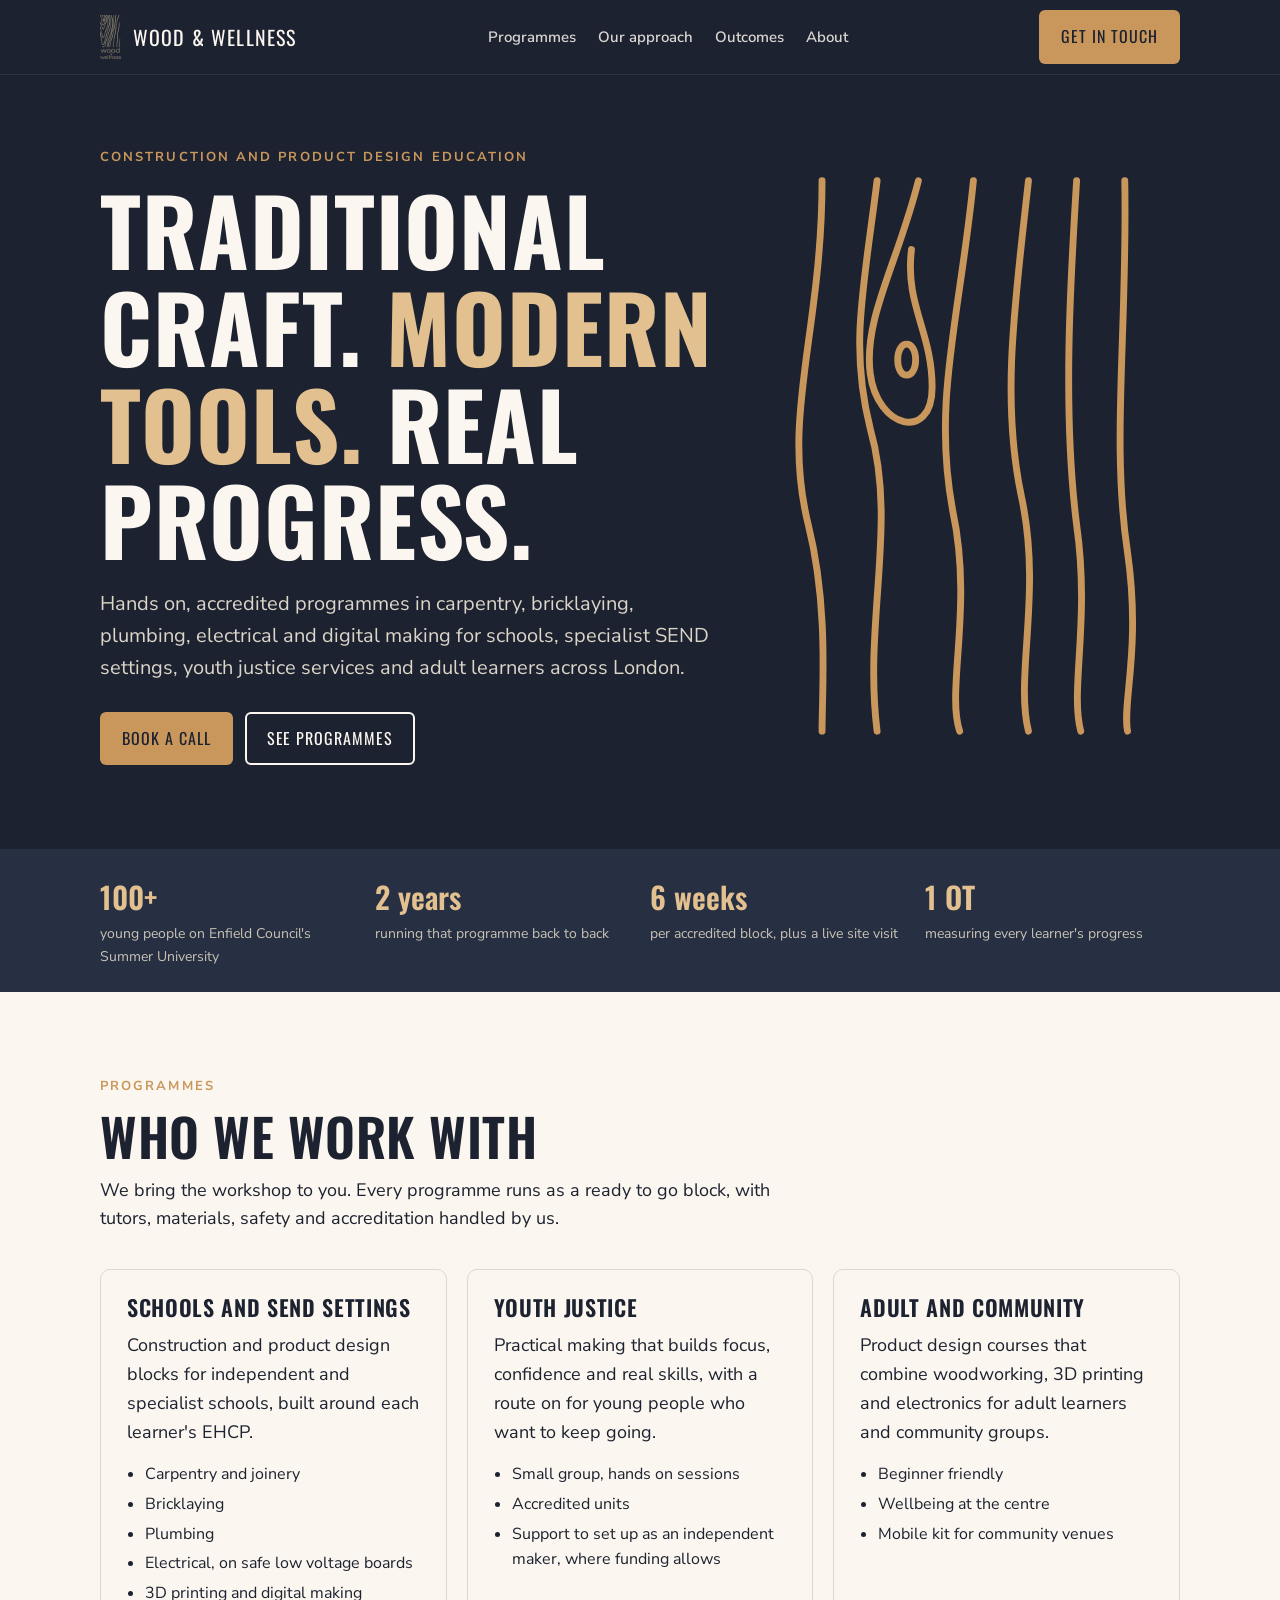
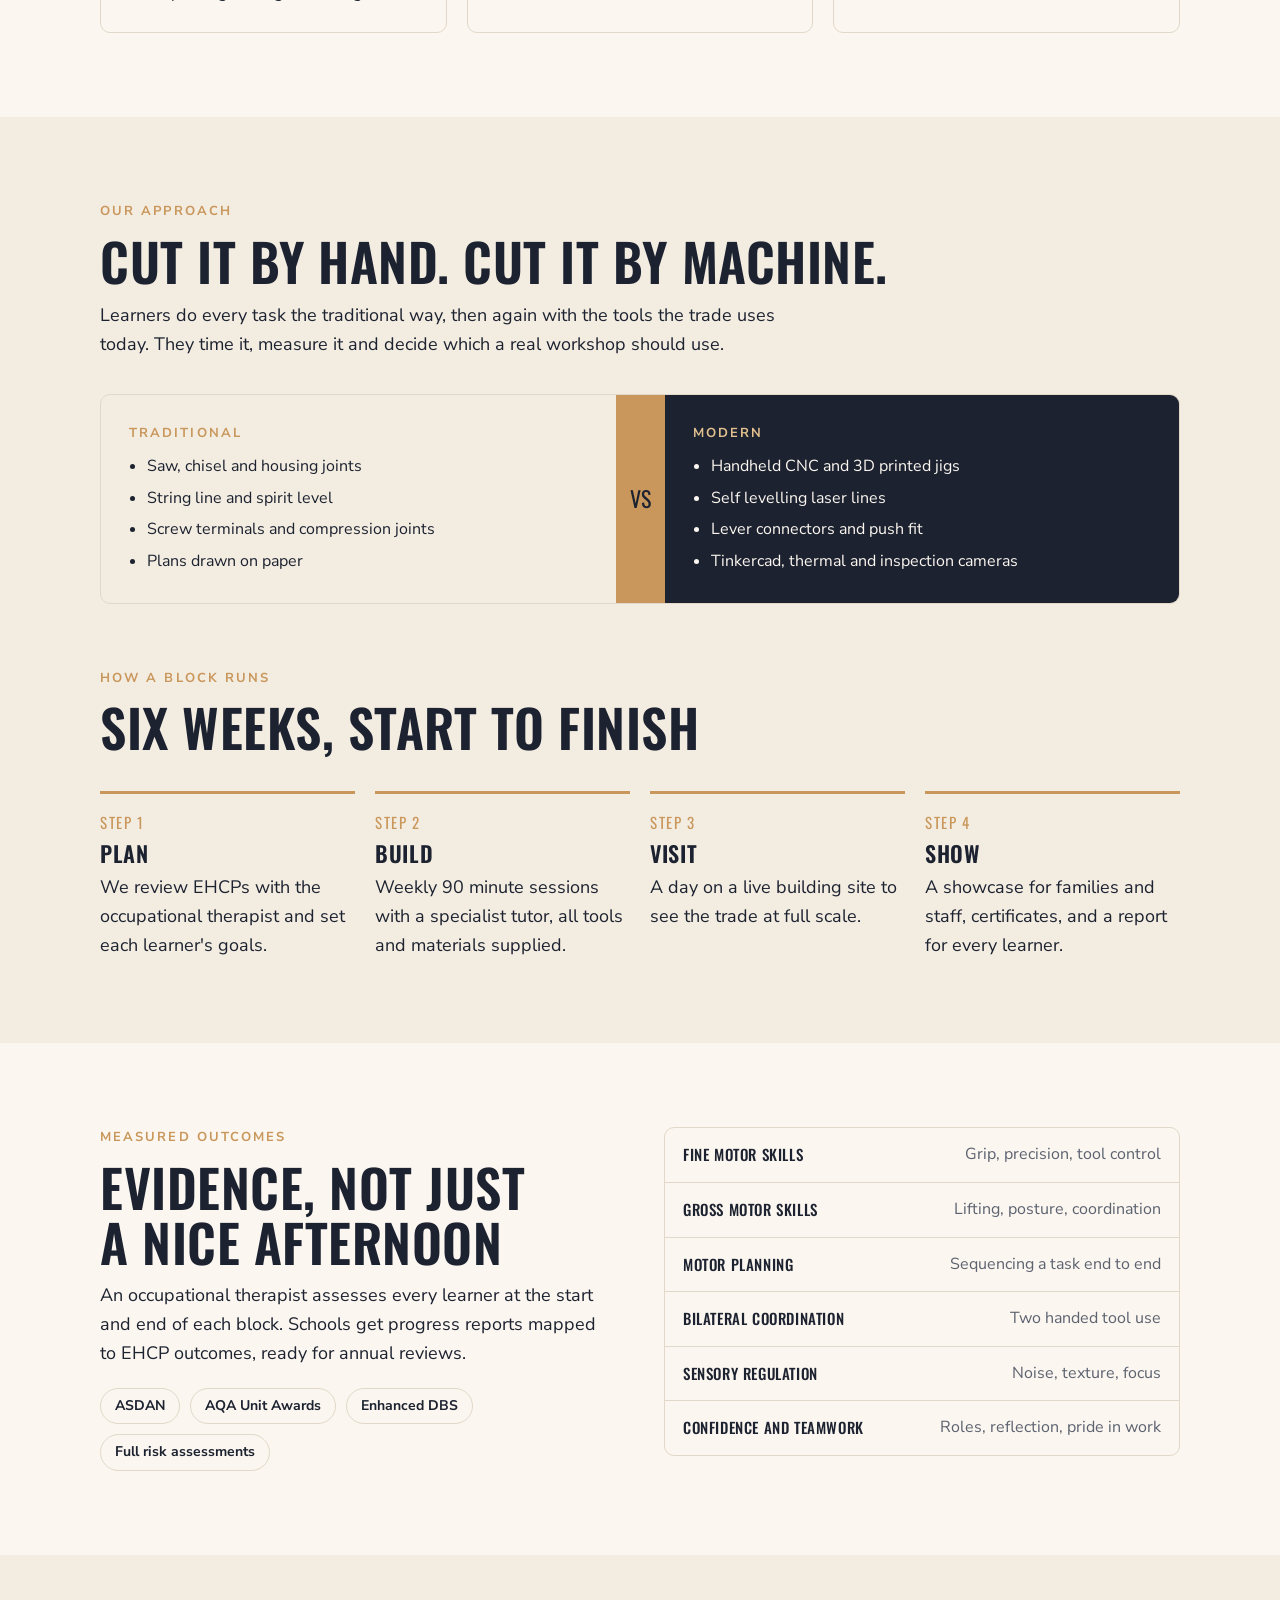
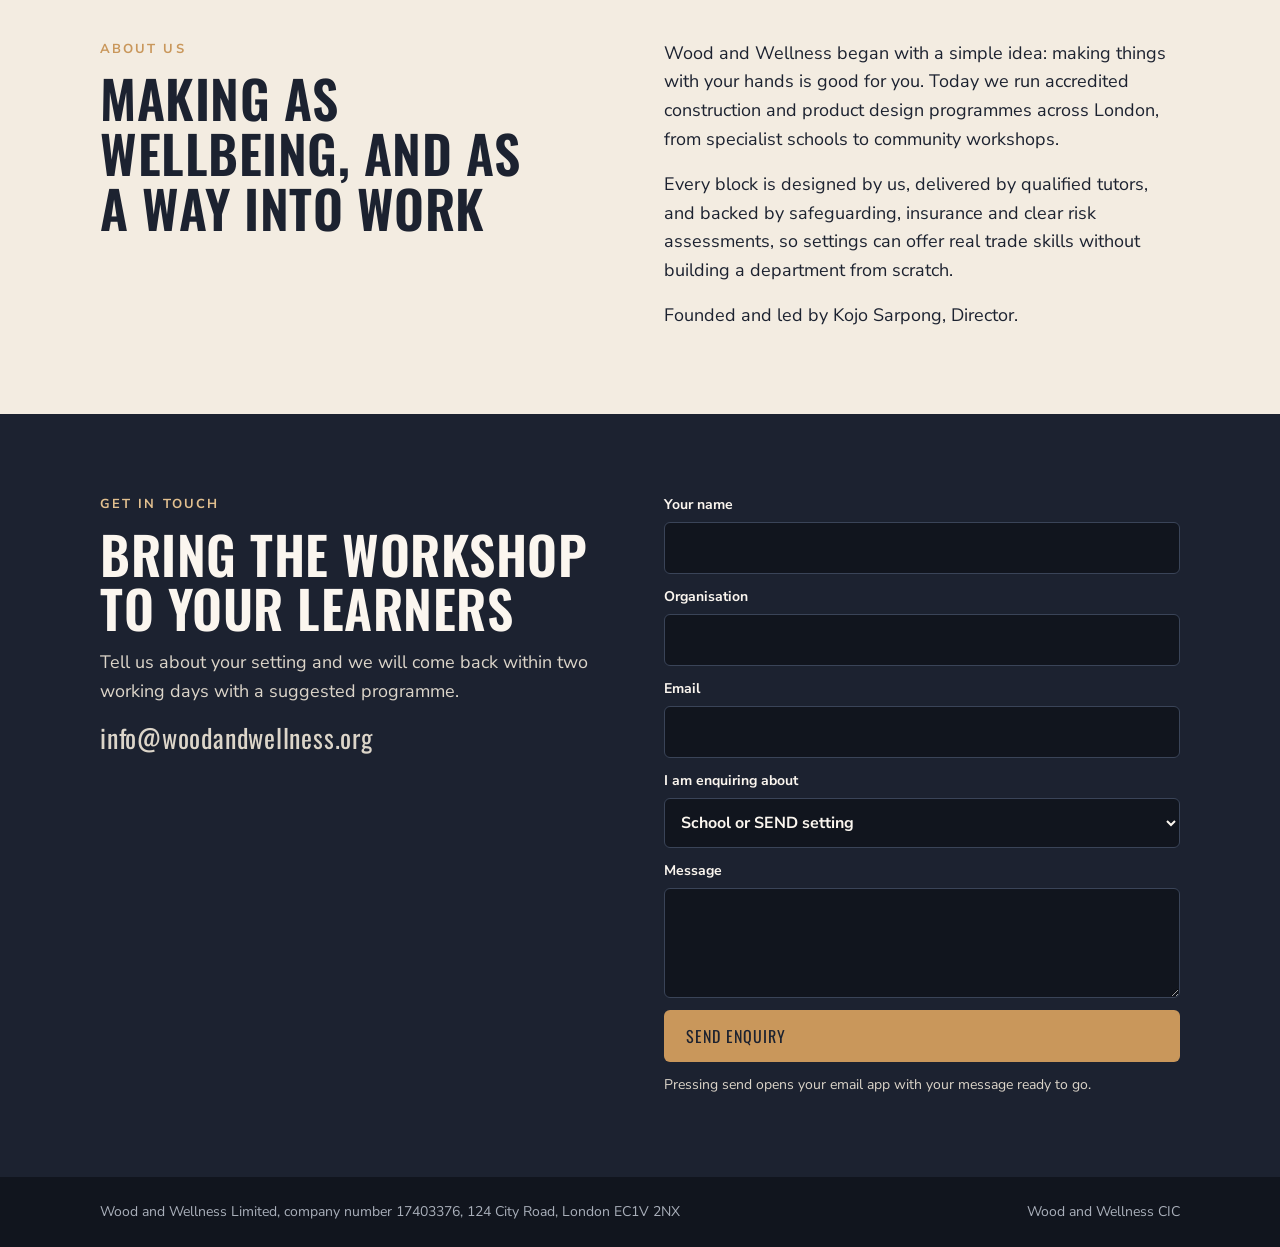
==== index.html @ 6e12d222 "First version of the Wood and Wellness website Co-Authored-By: Claude Opus 5.5 <noreply@anthropic.co" ====
<!doctype html>
<html lang="en-GB">
<head>
<meta charset="utf-8">
<meta name="viewport" content="width=device-width,initial-scale=1,viewport-fit=cover">
<title>Wood and Wellness</title>
<meta property="og:title" content="Wood and Wellness">
<meta property="og:description" content="Hands on construction and product design programmes for schools, SEND settings, youth justice and adult learners across London.">
<meta property="og:image" content="assets/og.png">
<link rel="icon" href="assets/og.png">
<meta name="description" content="Hands on construction and product design programmes for schools, SEND settings, youth justice and adult learners across London. Traditional craft, modern tools, measured outcomes.">
<link rel="preconnect" href="https://fonts.googleapis.com">
<link rel="stylesheet" href="https://fonts.googleapis.com/css2?family=Oswald:wght@500;600;700&family=Nunito+Sans:ital,wght@0,400;0,600;0,700;1,400&display=swap">
<style>
/* Layout: workshop bench. A dark navy hero like the timber store, then light cream workbench sections, one idea per section, and a contact strip at the end. */
:root{
  --navy:#1C2230; --navy-2:#273042; --tan:#C9975B; --tan-light:#E2C08F; --cream:#FBF6EF; --paper:#F3ECE1;
  --ink:#1C2230; --muted:#5C6270; --line:#E2D8C9; --green:#3F6B44;
  --display:'Oswald','Arial Narrow',Arial,sans-serif; --body:'Nunito Sans',system-ui,-apple-system,'Segoe UI',Arial,sans-serif;
  --bg:var(--cream); --fg:var(--ink);
}
@media (prefers-color-scheme: dark){:root:not([data-theme="light"]){--cream:#141922;--paper:#1A202B;--ink:#EFE9DF;--muted:#A9AFBA;--line:#2C3443;--bg:#141922;--fg:#EFE9DF;--tan:#D9A86B;color-scheme:dark}}
:root[data-theme="dark"]{--cream:#141922;--paper:#1A202B;--ink:#EFE9DF;--muted:#A9AFBA;--line:#2C3443;--bg:#141922;--fg:#EFE9DF;--tan:#D9A86B;color-scheme:dark}
*{box-sizing:border-box}
html{scroll-behavior:smooth}
body{margin:0;background:var(--bg);color:var(--fg);font-family:var(--body);font-size:18px;line-height:1.6}
img{max-width:100%;display:block}
a{color:inherit}
.wrap{max-width:1120px;margin:0 auto;padding-inline:20px}
h1,h2,h3{font-family:var(--display);font-weight:600;text-transform:uppercase;letter-spacing:.01em;line-height:1.05;margin:0;text-wrap:balance}
h2{font-size:clamp(32px,5vw,52px)}
h3{font-size:22px;letter-spacing:.03em}
p{margin:0;max-width:62ch}
.eyebrow{font-size:13px;font-weight:700;letter-spacing:.16em;text-transform:uppercase;color:var(--tan)}
/* nav */
.nav{position:sticky;top:env(safe-area-inset-top,0px);z-index:10;background:var(--navy);color:#FBF6EF;border-bottom:1px solid rgba(255,255,255,.08)}
.nav .wrap{display:flex;align-items:center;justify-content:space-between;gap:16px;padding-block:10px}
.brand{display:flex;align-items:center;gap:12px;text-decoration:none}
.brand img{height:44px;width:auto}
.brand span{font-family:var(--display);font-size:20px;letter-spacing:.06em;text-transform:uppercase}
.nav ul{list-style:none;display:flex;gap:22px;margin:0;padding:0;font-size:15px;font-weight:600}
.nav ul a{text-decoration:none;opacity:.85}
.nav ul a:hover{opacity:1;color:var(--tan-light)}
.btn{display:inline-flex;align-items:center;gap:8px;font-family:var(--display);text-transform:uppercase;letter-spacing:.06em;font-size:16px;text-decoration:none;padding:12px 20px;border-radius:6px;border:2px solid transparent;cursor:pointer}
.btn.primary{background:var(--tan);color:#1C2230}
.btn.primary:hover{background:var(--tan-light)}
.btn.ghost{border-color:currentColor}
@media (max-width:860px){.nav ul{display:none}}
/* hero */
.hero{background:var(--navy);color:#FBF6EF;overflow:hidden;position:relative}
.hero .wrap{display:grid;grid-template-columns:1.2fr .8fr;gap:48px;align-items:center;padding-block:72px 84px}
.hero h1{font-size:clamp(44px,7.5vw,92px);font-weight:700}
.hero h1 em{font-style:normal;color:var(--tan-light)}
.hero p.lead{font-size:20px;color:#DCD5C9;margin-top:20px}
.hero .ctas{display:flex;flex-wrap:wrap;gap:12px;margin-top:28px}
.grain{width:100%;height:auto;max-width:420px;justify-self:center}
@media (max-width:860px){.hero .wrap{grid-template-columns:1fr;padding-block:48px 56px}.grain{max-width:260px;order:-1}}
.proof{background:var(--navy-2);color:#FBF6EF}
.proof .wrap{display:grid;grid-template-columns:repeat(4,minmax(0,1fr));gap:20px;padding-block:24px}
.proof div{display:flex;flex-direction:column;gap:2px}
.proof b{font-family:var(--display);font-size:30px;color:var(--tan-light);font-weight:600;font-variant-numeric:tabular-nums}
.proof span{font-size:14px;color:#C9C2B6}
@media (max-width:760px){.proof .wrap{grid-template-columns:repeat(2,minmax(0,1fr))}}
/* sections */
section.block{padding-block:84px}
section.alt{background:var(--paper)}
.head{display:flex;flex-direction:column;gap:12px;margin-bottom:36px}
.cards{display:grid;grid-template-columns:repeat(3,minmax(0,1fr));gap:20px}
.card{background:var(--bg);border:1px solid var(--line);border-radius:10px;padding:26px;display:flex;flex-direction:column;gap:12px;min-width:0}
section.alt .card{background:var(--cream)}
.card .tag{font-size:13px;font-weight:700;color:var(--muted)}
.card ul{margin:4px 0 0;padding-left:18px;display:flex;flex-direction:column;gap:4px;font-size:16px}
@media (max-width:900px){.cards{grid-template-columns:1fr}}
/* compare */
.compare{display:grid;grid-template-columns:1fr auto 1fr;gap:0;border:1px solid var(--line);border-radius:10px;overflow:hidden}
.compare .side{padding:28px;display:flex;flex-direction:column;gap:10px;min-width:0}
.compare .side.modern{background:var(--navy);color:#FBF6EF}
.compare .vs{display:grid;place-items:center;background:var(--tan);color:#1C2230;font-family:var(--display);font-size:22px;padding:0 14px}
.compare ul{margin:0;padding-left:18px;display:flex;flex-direction:column;gap:6px;font-size:16px}
@media (max-width:760px){.compare{grid-template-columns:1fr}.compare .vs{padding:10px}}
/* steps: a real sequence */
.steps{display:grid;grid-template-columns:repeat(4,minmax(0,1fr));gap:20px;counter-reset:s}
.step{border-top:3px solid var(--tan);padding-top:16px;display:flex;flex-direction:column;gap:8px}
.step .n{font-family:var(--display);font-size:15px;color:var(--tan);letter-spacing:.1em}
@media (max-width:900px){.steps{grid-template-columns:repeat(2,minmax(0,1fr))}}
@media (max-width:520px){.steps{grid-template-columns:1fr}}
/* outcomes */
.outcomes{display:grid;grid-template-columns:1fr 1fr;gap:48px;align-items:start}
.measure{display:flex;flex-direction:column;border:1px solid var(--line);border-radius:10px;overflow:hidden;background:var(--bg)}
.measure div{display:flex;justify-content:space-between;gap:16px;padding:14px 18px;border-top:1px solid var(--line);font-size:16px}
.measure div:first-child{border-top:0}
.measure b{font-family:var(--display);font-weight:500;letter-spacing:.04em;text-transform:uppercase;font-size:15px}
.measure span{color:var(--muted);text-align:right}
@media (max-width:860px){.outcomes{grid-template-columns:1fr}}
.badges{display:flex;flex-wrap:wrap;gap:10px;margin-top:8px}
.badge{border:1px solid var(--line);border-radius:99px;padding:6px 14px;font-size:14px;font-weight:700}
/* contact */
.contact{background:var(--navy);color:#FBF6EF}
.contact .wrap{display:grid;grid-template-columns:1fr 1fr;gap:48px;padding-block:80px}
.contact p{color:#DCD5C9}
form{display:flex;flex-direction:column;gap:12px}
label{font-size:14px;font-weight:700;display:flex;flex-direction:column;gap:6px}
input,select,textarea{font:inherit;font-size:16px;padding:12px;border-radius:6px;border:1px solid #3A4458;background:#11151E;color:#FBF6EF}
textarea{min-height:110px;resize:vertical}
input:focus,select:focus,textarea:focus,a:focus-visible,.btn:focus-visible{outline:2px solid var(--tan-light);outline-offset:2px}
.mail{font-family:var(--display);font-size:26px;letter-spacing:.03em;color:var(--tan-light);user-select:all;overflow-wrap:anywhere}
.formnote{font-size:14px;color:#C9C2B6}
@media (max-width:860px){.contact .wrap{grid-template-columns:1fr}}
footer{background:#11151E;color:#A9AFBA;font-size:14px}
footer .wrap{display:flex;flex-wrap:wrap;justify-content:space-between;gap:12px;padding-block:24px}
@media (prefers-reduced-motion:reduce){html{scroll-behavior:auto}}
</style>
</head>
<body>


<nav class="nav" aria-label="Main">
  <div class="wrap">
    <a class="brand" href="#top"><img src="assets/logo_tan.png" alt="" width="21" height="44"><span>Wood &amp; Wellness</span></a>
    <ul>
      <li><a href="#programmes">Programmes</a></li>
      <li><a href="#approach">Our approach</a></li>
      <li><a href="#outcomes">Outcomes</a></li>
      <li><a href="#about">About</a></li>
    </ul>
    <a class="btn primary" href="#contact">Get in touch</a>
  </div>
</nav>

<header class="hero" id="top">
  <div class="wrap">
    <div>
      <p class="eyebrow">Construction and product design education</p>
      <h1 style="margin-top:14px">Traditional craft. <em>Modern tools.</em> Real progress.</h1>
      <p class="lead">Hands on, accredited programmes in carpentry, bricklaying, plumbing, electrical and digital making for schools, specialist SEND settings, youth justice services and adult learners across London.</p>
      <div class="ctas">
        <a class="btn primary" href="#contact">Book a call</a>
        <a class="btn ghost" href="#programmes">See programmes</a>
      </div>
    </div>
    <svg class="grain" viewBox="0 0 300 420" role="img" aria-label="Wood grain lines">
      <g fill="none" stroke="#C9975B" stroke-width="5" stroke-linecap="round">
        <path d="M40 10 C40 120 10 180 30 260 C45 320 40 380 40 410"/>
        <path d="M80 10 C70 90 60 130 75 190 C95 260 70 330 80 410"/>
        <path d="M110 10 C95 70 70 110 75 150 C80 190 120 200 120 160 C120 120 100 100 105 60"/>
        <path d="M95 140 C95 125 108 125 108 140 C108 155 95 155 95 140"/>
        <path d="M150 10 C140 110 120 170 135 250 C150 320 130 380 140 410"/>
        <path d="M190 10 C180 100 170 170 185 240 C200 310 180 370 190 410"/>
        <path d="M225 10 C220 90 215 180 225 260 C235 330 220 380 228 410"/>
        <path d="M260 10 C262 120 250 200 262 280 C272 350 258 390 262 410"/>
      </g>
    </svg>
  </div>
</header>

<div class="proof" aria-label="Track record">
  <div class="wrap">
    <div><b>100+</b><span>young people on Enfield Council's Summer University</span></div>
    <div><b>2 years</b><span>running that programme back to back</span></div>
    <div><b>6 weeks</b><span>per accredited block, plus a live site visit</span></div>
    <div><b>1 OT</b><span>measuring every learner's progress</span></div>
  </div>
</div>

<section class="block" id="programmes" aria-labelledby="h-prog">
  <div class="wrap">
    <div class="head">
      <p class="eyebrow">Programmes</p>
      <h2 id="h-prog">Who we work with</h2>
      <p class="lead">We bring the workshop to you. Every programme runs as a ready to go block, with tutors, materials, safety and accreditation handled by us.</p>
    </div>
    <div class="cards">
      <article class="card">
        <h3>Schools and SEND settings</h3>
        <p>Construction and product design blocks for independent and specialist schools, built around each learner's EHCP.</p>
        <ul><li>Carpentry and joinery</li><li>Bricklaying</li><li>Plumbing</li><li>Electrical, on safe low voltage boards</li><li>3D printing and digital making</li></ul>
      </article>
      <article class="card">
        <h3>Youth justice</h3>
        <p>Practical making that builds focus, confidence and real skills, with a route on for young people who want to keep going.</p>
        <ul><li>Small group, hands on sessions</li><li>Accredited units</li><li>Support to set up as an independent maker, where funding allows</li></ul>
      </article>
      <article class="card">
        <h3>Adult and community</h3>
        <p>Product design courses that combine woodworking, 3D printing and electronics for adult learners and community groups.</p>
        <ul><li>Beginner friendly</li><li>Wellbeing at the centre</li><li>Mobile kit for community venues</li></ul>
      </article>
    </div>
  </div>
</section>

<section class="block alt" id="approach" aria-labelledby="h-app">
  <div class="wrap">
    <div class="head">
      <p class="eyebrow">Our approach</p>
      <h2 id="h-app">Cut it by hand. Cut it by machine.</h2>
      <p class="lead">Learners do every task the traditional way, then again with the tools the trade uses today. They time it, measure it and decide which a real workshop should use.</p>
    </div>
    <div class="compare">
      <div class="side">
        <p class="eyebrow">Traditional</p>
        <ul><li>Saw, chisel and housing joints</li><li>String line and spirit level</li><li>Screw terminals and compression joints</li><li>Plans drawn on paper</li></ul>
      </div>
      <div class="vs" aria-hidden="true">VS</div>
      <div class="side modern">
        <p class="eyebrow" style="color:var(--tan-light)">Modern</p>
        <ul><li>Handheld CNC and 3D printed jigs</li><li>Self levelling laser lines</li><li>Lever connectors and push fit</li><li>Tinkercad, thermal and inspection cameras</li></ul>
      </div>
    </div>

    <div class="head" style="margin-top:64px">
      <p class="eyebrow">How a block runs</p>
      <h2>Six weeks, start to finish</h2>
    </div>
    <div class="steps">
      <div class="step"><span class="n">STEP 1</span><h3>Plan</h3><p>We review EHCPs with the occupational therapist and set each learner's goals.</p></div>
      <div class="step"><span class="n">STEP 2</span><h3>Build</h3><p>Weekly 90 minute sessions with a specialist tutor, all tools and materials supplied.</p></div>
      <div class="step"><span class="n">STEP 3</span><h3>Visit</h3><p>A day on a live building site to see the trade at full scale.</p></div>
      <div class="step"><span class="n">STEP 4</span><h3>Show</h3><p>A showcase for families and staff, certificates, and a report for every learner.</p></div>
    </div>
  </div>
</section>

<section class="block" id="outcomes" aria-labelledby="h-out">
  <div class="wrap outcomes">
    <div class="head" style="margin:0">
      <p class="eyebrow">Measured outcomes</p>
      <h2 id="h-out">Evidence, not just a nice afternoon</h2>
      <p class="lead">An occupational therapist assesses every learner at the start and end of each block. Schools get progress reports mapped to EHCP outcomes, ready for annual reviews.</p>
      <div class="badges"><span class="badge">ASDAN</span><span class="badge">AQA Unit Awards</span><span class="badge">Enhanced DBS</span><span class="badge">Full risk assessments</span></div>
    </div>
    <div class="measure" aria-label="What we measure">
      <div><b>Fine motor skills</b><span>Grip, precision, tool control</span></div>
      <div><b>Gross motor skills</b><span>Lifting, posture, coordination</span></div>
      <div><b>Motor planning</b><span>Sequencing a task end to end</span></div>
      <div><b>Bilateral coordination</b><span>Two handed tool use</span></div>
      <div><b>Sensory regulation</b><span>Noise, texture, focus</span></div>
      <div><b>Confidence and teamwork</b><span>Roles, reflection, pride in work</span></div>
    </div>
  </div>
</section>

<section class="block alt" id="about" aria-labelledby="h-about">
  <div class="wrap outcomes">
    <div class="head" style="margin:0">
      <p class="eyebrow">About us</p>
      <h2 id="h-about">Making as wellbeing, and as a way into work</h2>
    </div>
    <div style="display:flex;flex-direction:column;gap:16px">
      <p>Wood and Wellness began with a simple idea: making things with your hands is good for you. Today we run accredited construction and product design programmes across London, from specialist schools to community workshops.</p>
      <p>Every block is designed by us, delivered by qualified tutors, and backed by safeguarding, insurance and clear risk assessments, so settings can offer real trade skills without building a department from scratch.</p>
      <p>Founded and led by Kojo Sarpong, Director.</p>
    </div>
  </div>
</section>

<section class="contact" id="contact" aria-labelledby="h-contact">
  <div class="wrap">
    <div class="head" style="margin:0">
      <p class="eyebrow" style="color:var(--tan-light)">Get in touch</p>
      <h2 id="h-contact">Bring the workshop to your learners</h2>
      <p>Tell us about your setting and we will come back within two working days with a suggested programme.</p>
      <p class="mail">info@woodandwellness.org</p>
    </div>
    <form id="enquiry" novalidate>
      <label for="f-name">Your name<input id="f-name" name="name" required autocomplete="name"></label>
      <label for="f-org">Organisation<input id="f-org" name="organisation" autocomplete="organization"></label>
      <label for="f-email">Email<input id="f-email" name="email" type="email" required autocomplete="email"></label>
      <label for="f-type">I am enquiring about<select id="f-type" name="type"><option>School or SEND setting</option><option>Youth justice</option><option>Adult or community</option><option>Partnership or sponsorship</option><option>Something else</option></select></label>
      <label for="f-msg">Message<textarea id="f-msg" name="message"></textarea></label>
      <button class="btn primary" type="submit">Send enquiry</button>
      <p class="formnote" id="formnote">Pressing send opens your email app with your message ready to go.</p>
    </form>
  </div>
</section>

<footer>
  <div class="wrap">
    <span>Wood and Wellness Limited, company number 17403376, 124 City Road, London EC1V 2NX</span>
    <span>Wood and Wellness CIC</span>
  </div>
</footer>

<script>
document.getElementById('enquiry').addEventListener('submit',function(e){e.preventDefault();var f=e.target;var g=function(n){return (f.elements[n]&&f.elements[n].value)||''};var body='Name: '+g('name')+'\nOrganisation: '+g('organisation')+'\nEmail: '+g('email')+'\nEnquiry: '+g('type')+'\n\n'+g('message');window.location.href='mailto:info@woodandwellness.org?subject='+encodeURIComponent('Website enquiry: '+g('type'))+'&body='+encodeURIComponent(body);document.getElementById('formnote').textContent='Your email app should open with your message ready to send. If it does not, email info@woodandwellness.org directly.';});
</script>

</body>
</html>
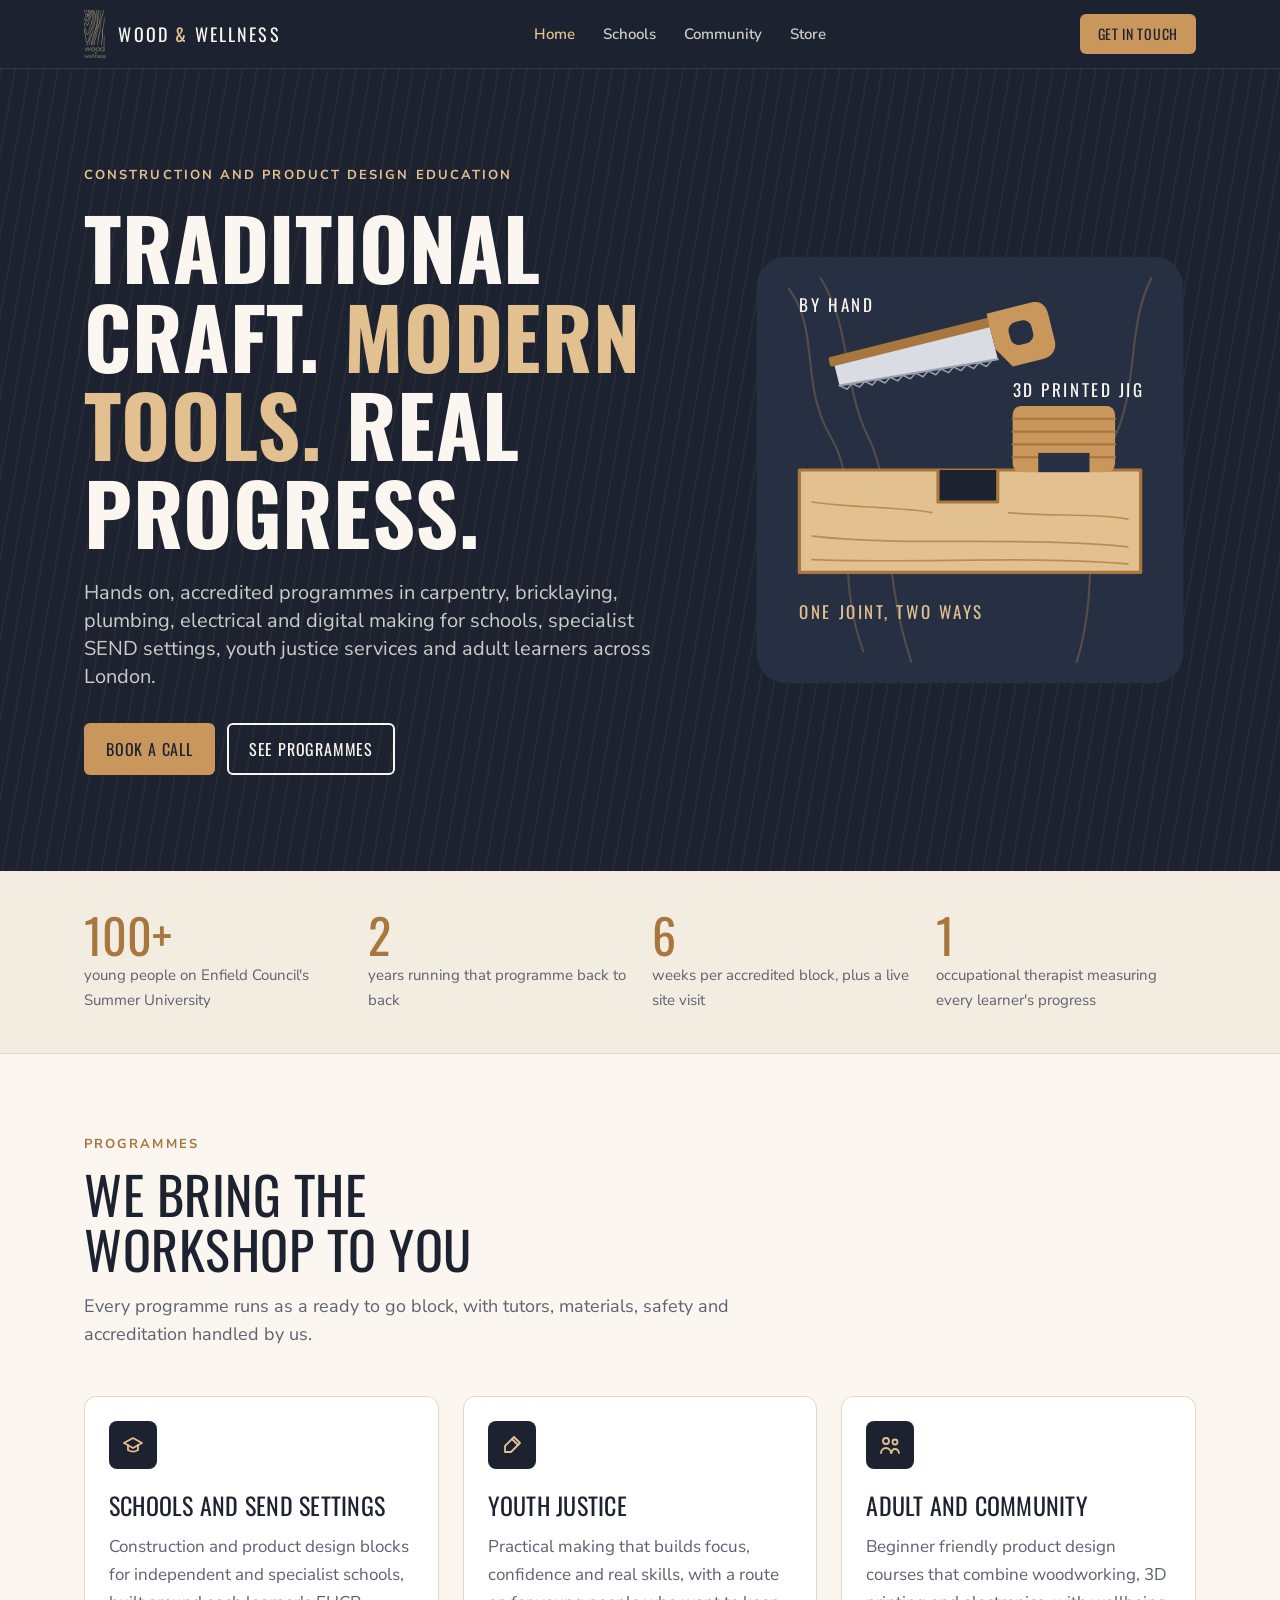
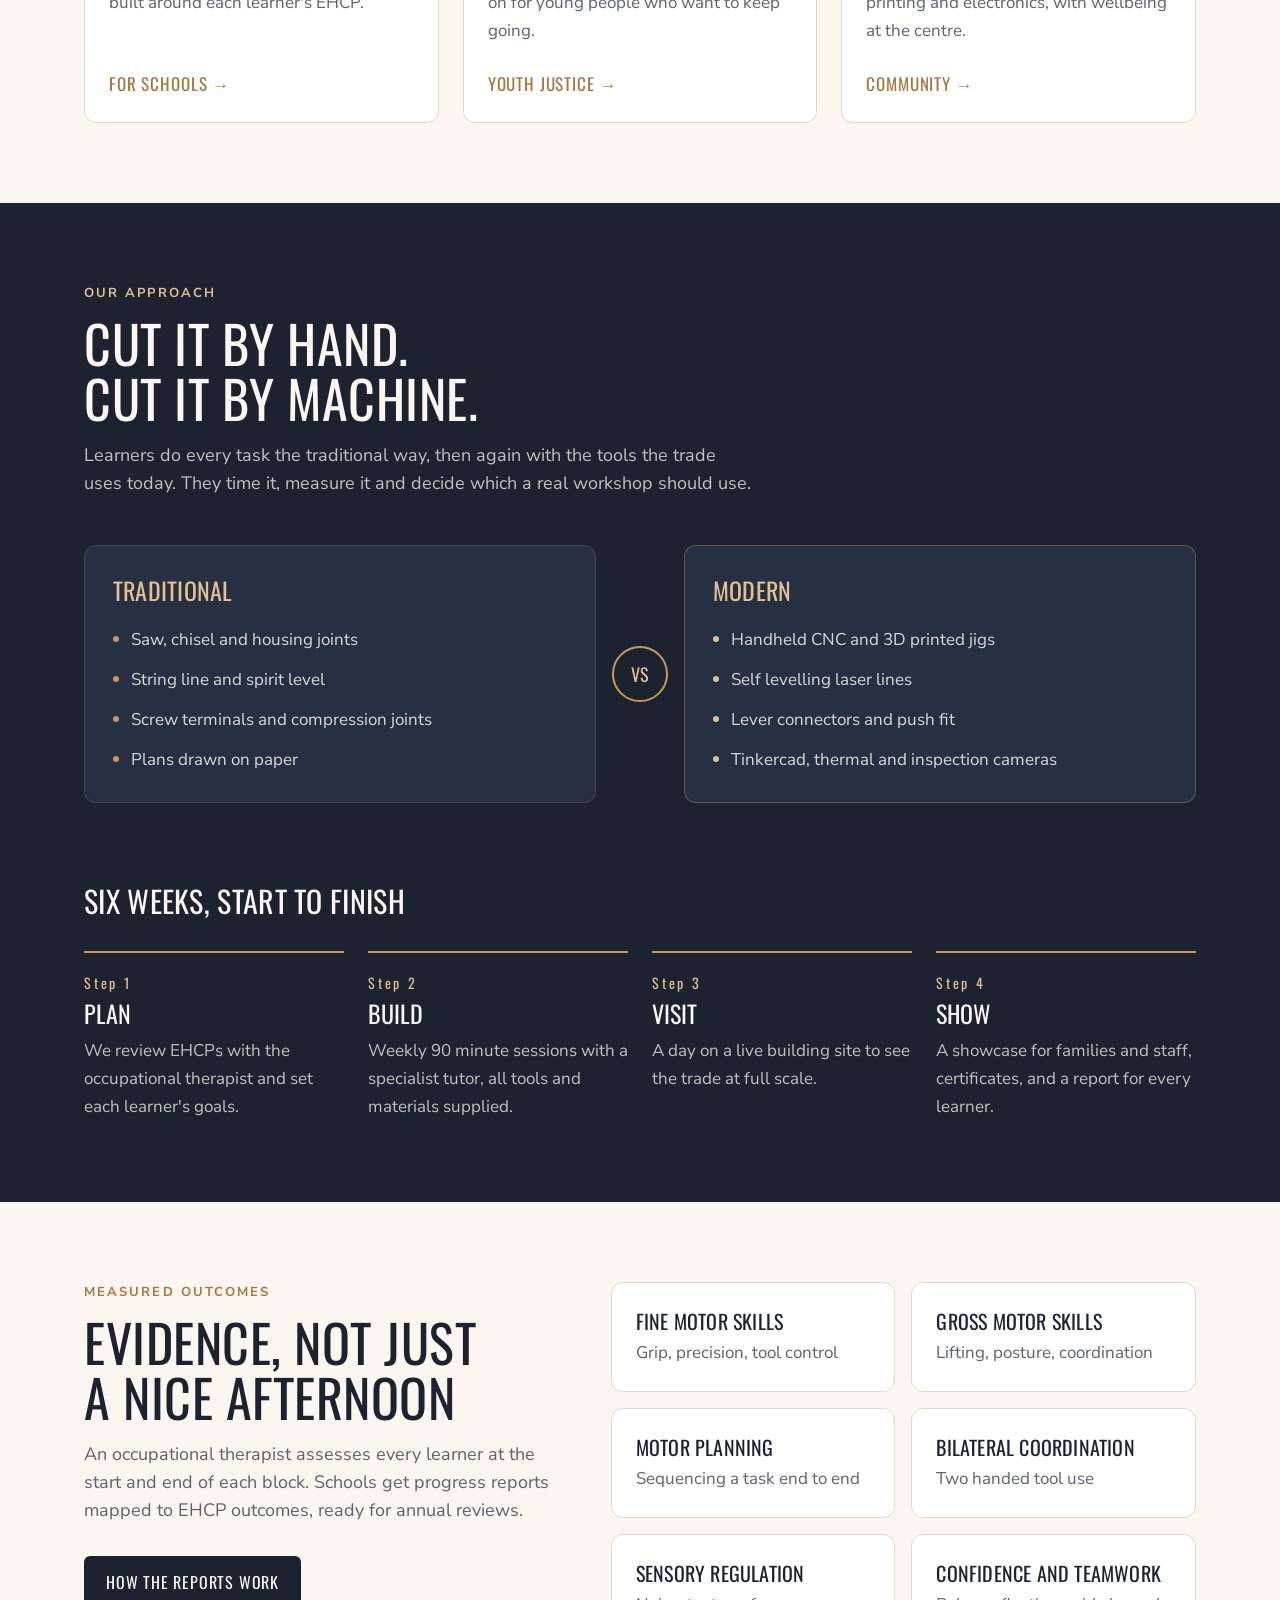
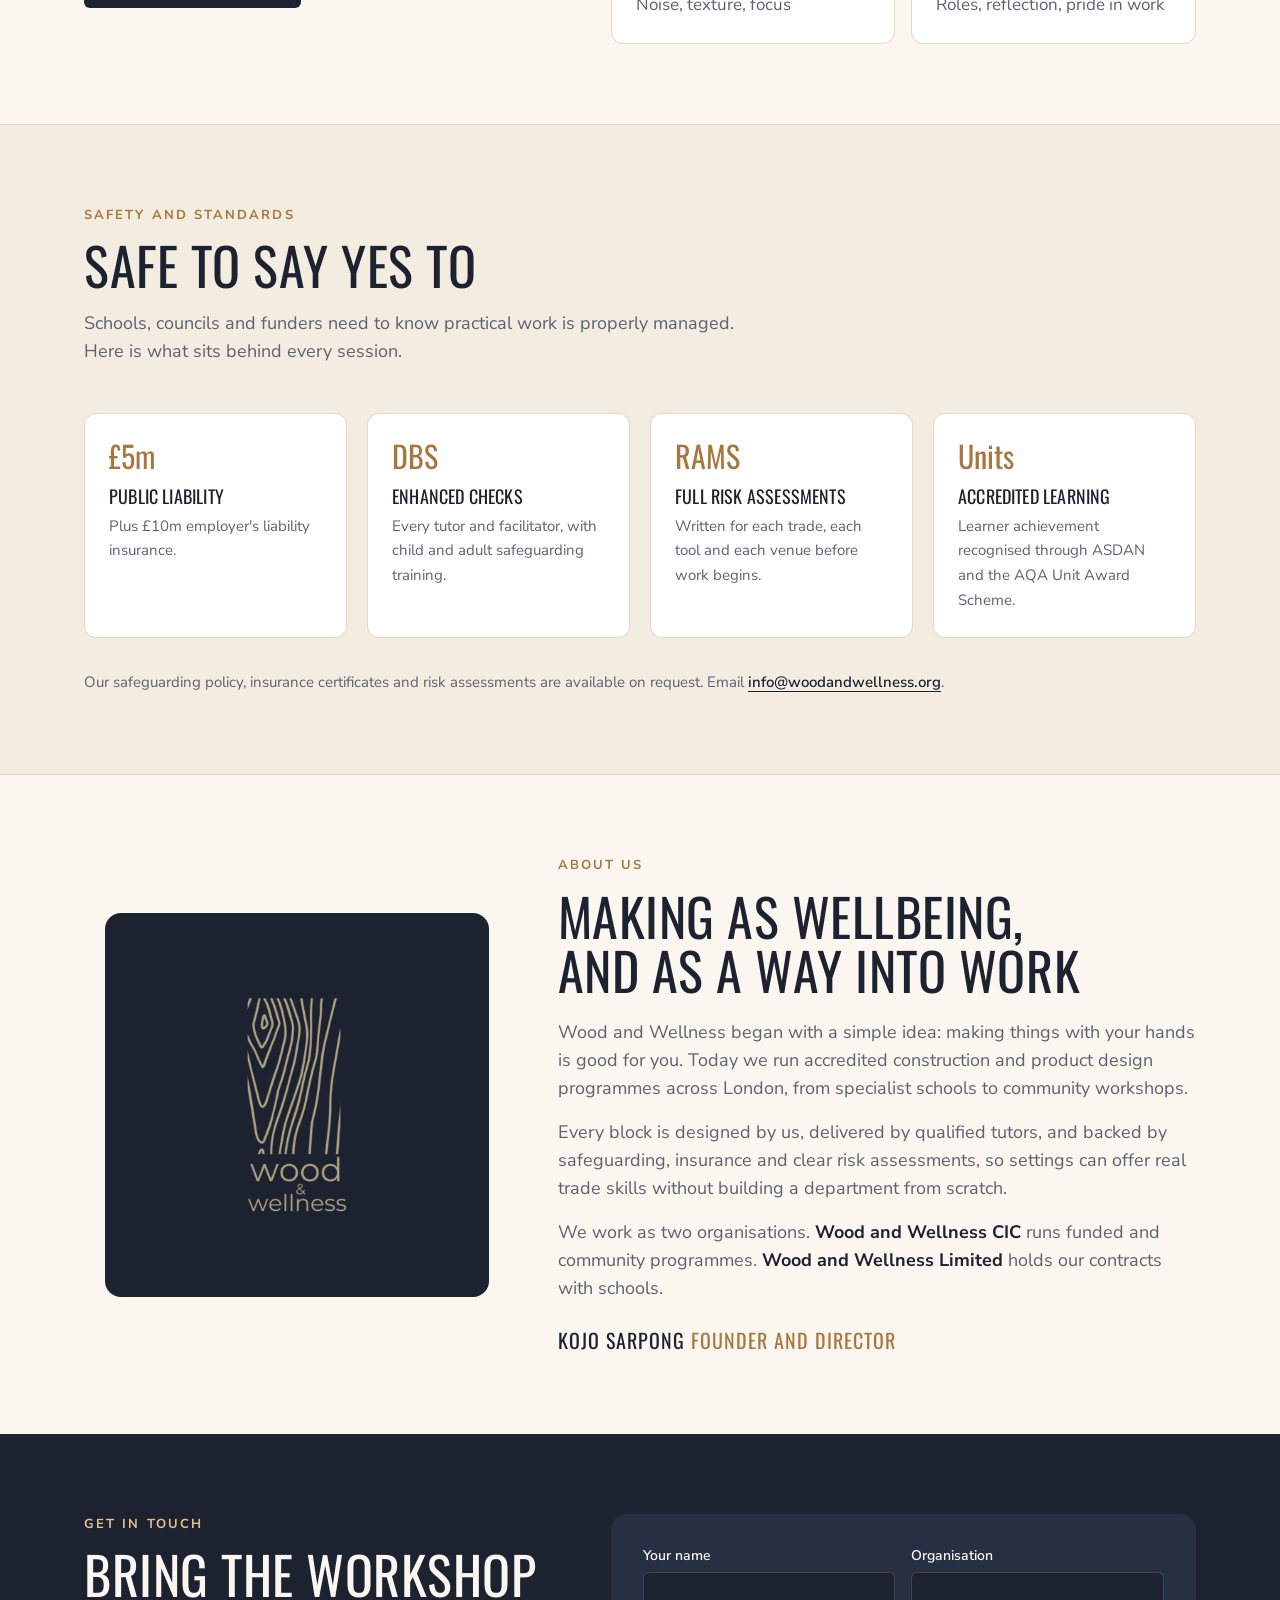
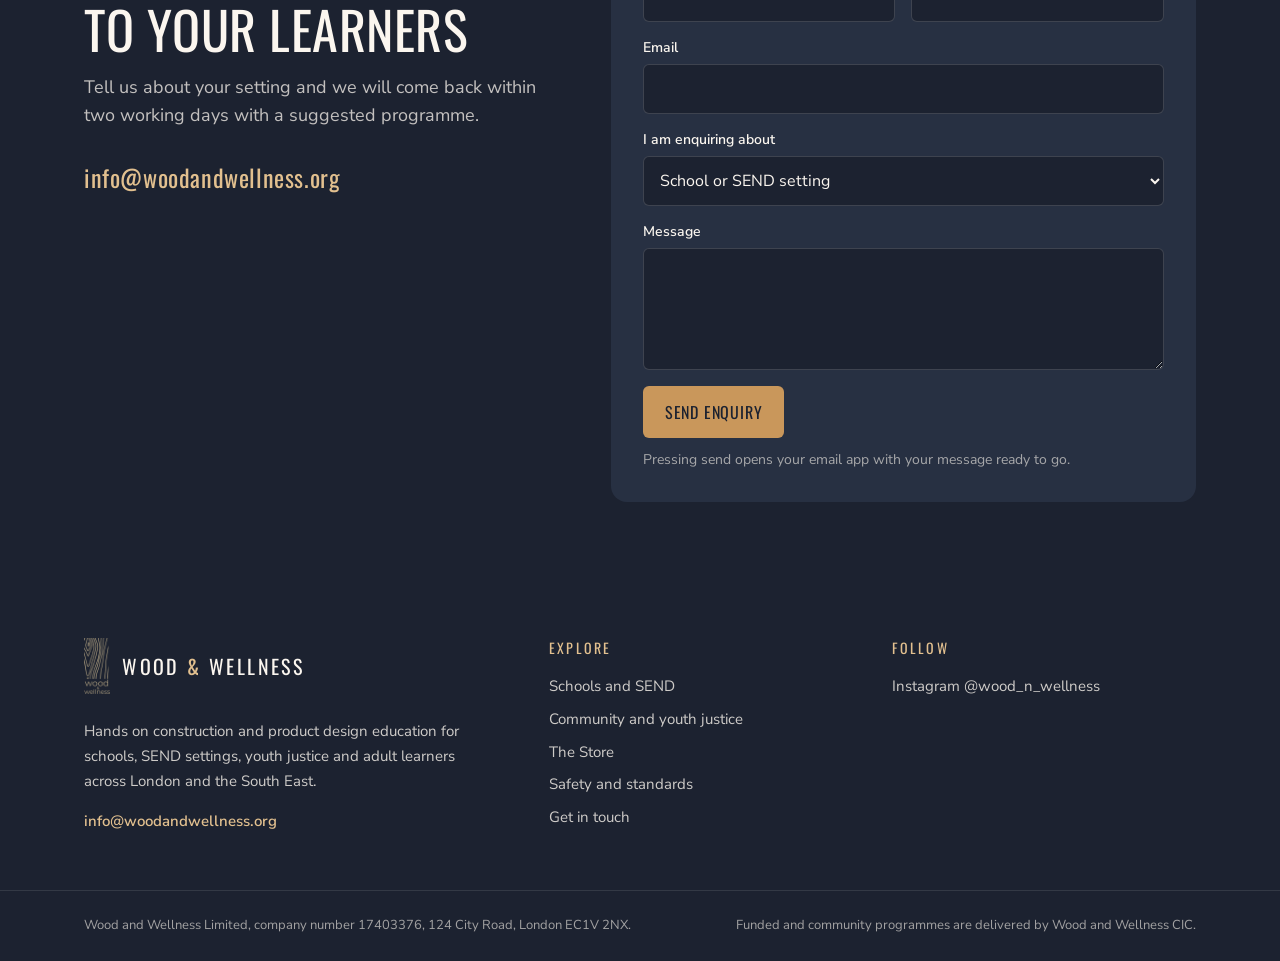
==== commit d63b7117: "Rebuilt site: Home, Schools, Community and Store pages (recovered from preview) Co-Authored-By: Clau" ====
--- a/index.html
+++ b/index.html
@@ -1,289 +1,315 @@
-<!doctype html>
-<html lang="en-GB">
-<head>
-<meta charset="utf-8">
-<meta name="viewport" content="width=device-width,initial-scale=1,viewport-fit=cover">
-<title>Wood and Wellness</title>
-<meta property="og:title" content="Wood and Wellness">
-<meta property="og:description" content="Hands on construction and product design programmes for schools, SEND settings, youth justice and adult learners across London.">
-<meta property="og:image" content="assets/og.png">
+<!doctype html><html><head><meta charset=utf8><meta name=viewport content="width=device-width,initial-scale=1,viewport-fit=cover"><style>:root{color-scheme:light;box-sizing:border-box;padding-top:env(safe-area-inset-top,0px);padding-bottom:env(safe-area-inset-bottom,0px)}html{scroll-padding-top:env(safe-area-inset-top,0px)}body{margin:0;padding:0;font:14px -apple-system,BlinkMacSystemFont,sans-serif;background:#fff;color:#000}img{max-width:100%}[hidden]:not([hidden=until-found i]){display:none!important}</style></head><body>
+
+
+
+<title>Wood and Wellness Website</title>
+<meta name="description" content="Hands on construction and product design programmes for schools, SEND settings, youth justice and adult learners across London. Traditional craft, modern tools, measured outcomes.">
+<meta property="og:title" content="Wood and Wellness | Traditional craft. Modern tools. Real progress.">
+<meta property="og:description" content="Hands on construction and product design programmes for schools, SEND settings, youth justice and adult learners across London. Traditional craft, modern tools, measured outcomes.">
+<meta property="og:image" content="https://woodandwellness.org/assets/og.png">
+<meta property="og:type" content="website">
+<meta name="theme-color" content="#1C2230">
 <link rel="icon" href="assets/og.png">
-<meta name="description" content="Hands on construction and product design programmes for schools, SEND settings, youth justice and adult learners across London. Traditional craft, modern tools, measured outcomes.">
 <link rel="preconnect" href="https://fonts.googleapis.com">
-<link rel="stylesheet" href="https://fonts.googleapis.com/css2?family=Oswald:wght@500;600;700&family=Nunito+Sans:ital,wght@0,400;0,600;0,700;1,400&display=swap">
-<style>
-/* Layout: workshop bench. A dark navy hero like the timber store, then light cream workbench sections, one idea per section, and a contact strip at the end. */
-:root{
-  --navy:#1C2230; --navy-2:#273042; --tan:#C9975B; --tan-light:#E2C08F; --cream:#FBF6EF; --paper:#F3ECE1;
-  --ink:#1C2230; --muted:#5C6270; --line:#E2D8C9; --green:#3F6B44;
-  --display:'Oswald','Arial Narrow',Arial,sans-serif; --body:'Nunito Sans',system-ui,-apple-system,'Segoe UI',Arial,sans-serif;
-  --bg:var(--cream); --fg:var(--ink);
-}
-@media (prefers-color-scheme: dark){:root:not([data-theme="light"]){--cream:#141922;--paper:#1A202B;--ink:#EFE9DF;--muted:#A9AFBA;--line:#2C3443;--bg:#141922;--fg:#EFE9DF;--tan:#D9A86B;color-scheme:dark}}
-:root[data-theme="dark"]{--cream:#141922;--paper:#1A202B;--ink:#EFE9DF;--muted:#A9AFBA;--line:#2C3443;--bg:#141922;--fg:#EFE9DF;--tan:#D9A86B;color-scheme:dark}
-*{box-sizing:border-box}
-html{scroll-behavior:smooth}
-body{margin:0;background:var(--bg);color:var(--fg);font-family:var(--body);font-size:18px;line-height:1.6}
-img{max-width:100%;display:block}
-a{color:inherit}
-.wrap{max-width:1120px;margin:0 auto;padding-inline:20px}
-h1,h2,h3{font-family:var(--display);font-weight:600;text-transform:uppercase;letter-spacing:.01em;line-height:1.05;margin:0;text-wrap:balance}
-h2{font-size:clamp(32px,5vw,52px)}
-h3{font-size:22px;letter-spacing:.03em}
-p{margin:0;max-width:62ch}
-.eyebrow{font-size:13px;font-weight:700;letter-spacing:.16em;text-transform:uppercase;color:var(--tan)}
-/* nav */
-.nav{position:sticky;top:env(safe-area-inset-top,0px);z-index:10;background:var(--navy);color:#FBF6EF;border-bottom:1px solid rgba(255,255,255,.08)}
-.nav .wrap{display:flex;align-items:center;justify-content:space-between;gap:16px;padding-block:10px}
-.brand{display:flex;align-items:center;gap:12px;text-decoration:none}
-.brand img{height:44px;width:auto}
-.brand span{font-family:var(--display);font-size:20px;letter-spacing:.06em;text-transform:uppercase}
-.nav ul{list-style:none;display:flex;gap:22px;margin:0;padding:0;font-size:15px;font-weight:600}
-.nav ul a{text-decoration:none;opacity:.85}
-.nav ul a:hover{opacity:1;color:var(--tan-light)}
-.btn{display:inline-flex;align-items:center;gap:8px;font-family:var(--display);text-transform:uppercase;letter-spacing:.06em;font-size:16px;text-decoration:none;padding:12px 20px;border-radius:6px;border:2px solid transparent;cursor:pointer}
-.btn.primary{background:var(--tan);color:#1C2230}
-.btn.primary:hover{background:var(--tan-light)}
-.btn.ghost{border-color:currentColor}
-@media (max-width:860px){.nav ul{display:none}}
-/* hero */
-.hero{background:var(--navy);color:#FBF6EF;overflow:hidden;position:relative}
-.hero .wrap{display:grid;grid-template-columns:1.2fr .8fr;gap:48px;align-items:center;padding-block:72px 84px}
-.hero h1{font-size:clamp(44px,7.5vw,92px);font-weight:700}
-.hero h1 em{font-style:normal;color:var(--tan-light)}
-.hero p.lead{font-size:20px;color:#DCD5C9;margin-top:20px}
-.hero .ctas{display:flex;flex-wrap:wrap;gap:12px;margin-top:28px}
-.grain{width:100%;height:auto;max-width:420px;justify-self:center}
-@media (max-width:860px){.hero .wrap{grid-template-columns:1fr;padding-block:48px 56px}.grain{max-width:260px;order:-1}}
-.proof{background:var(--navy-2);color:#FBF6EF}
-.proof .wrap{display:grid;grid-template-columns:repeat(4,minmax(0,1fr));gap:20px;padding-block:24px}
-.proof div{display:flex;flex-direction:column;gap:2px}
-.proof b{font-family:var(--display);font-size:30px;color:var(--tan-light);font-weight:600;font-variant-numeric:tabular-nums}
-.proof span{font-size:14px;color:#C9C2B6}
-@media (max-width:760px){.proof .wrap{grid-template-columns:repeat(2,minmax(0,1fr))}}
-/* sections */
-section.block{padding-block:84px}
-section.alt{background:var(--paper)}
-.head{display:flex;flex-direction:column;gap:12px;margin-bottom:36px}
-.cards{display:grid;grid-template-columns:repeat(3,minmax(0,1fr));gap:20px}
-.card{background:var(--bg);border:1px solid var(--line);border-radius:10px;padding:26px;display:flex;flex-direction:column;gap:12px;min-width:0}
-section.alt .card{background:var(--cream)}
-.card .tag{font-size:13px;font-weight:700;color:var(--muted)}
-.card ul{margin:4px 0 0;padding-left:18px;display:flex;flex-direction:column;gap:4px;font-size:16px}
-@media (max-width:900px){.cards{grid-template-columns:1fr}}
-/* compare */
-.compare{display:grid;grid-template-columns:1fr auto 1fr;gap:0;border:1px solid var(--line);border-radius:10px;overflow:hidden}
-.compare .side{padding:28px;display:flex;flex-direction:column;gap:10px;min-width:0}
-.compare .side.modern{background:var(--navy);color:#FBF6EF}
-.compare .vs{display:grid;place-items:center;background:var(--tan);color:#1C2230;font-family:var(--display);font-size:22px;padding:0 14px}
-.compare ul{margin:0;padding-left:18px;display:flex;flex-direction:column;gap:6px;font-size:16px}
-@media (max-width:760px){.compare{grid-template-columns:1fr}.compare .vs{padding:10px}}
-/* steps: a real sequence */
-.steps{display:grid;grid-template-columns:repeat(4,minmax(0,1fr));gap:20px;counter-reset:s}
-.step{border-top:3px solid var(--tan);padding-top:16px;display:flex;flex-direction:column;gap:8px}
-.step .n{font-family:var(--display);font-size:15px;color:var(--tan);letter-spacing:.1em}
-@media (max-width:900px){.steps{grid-template-columns:repeat(2,minmax(0,1fr))}}
-@media (max-width:520px){.steps{grid-template-columns:1fr}}
-/* outcomes */
-.outcomes{display:grid;grid-template-columns:1fr 1fr;gap:48px;align-items:start}
-.measure{display:flex;flex-direction:column;border:1px solid var(--line);border-radius:10px;overflow:hidden;background:var(--bg)}
-.measure div{display:flex;justify-content:space-between;gap:16px;padding:14px 18px;border-top:1px solid var(--line);font-size:16px}
-.measure div:first-child{border-top:0}
-.measure b{font-family:var(--display);font-weight:500;letter-spacing:.04em;text-transform:uppercase;font-size:15px}
-.measure span{color:var(--muted);text-align:right}
-@media (max-width:860px){.outcomes{grid-template-columns:1fr}}
-.badges{display:flex;flex-wrap:wrap;gap:10px;margin-top:8px}
-.badge{border:1px solid var(--line);border-radius:99px;padding:6px 14px;font-size:14px;font-weight:700}
-/* contact */
-.contact{background:var(--navy);color:#FBF6EF}
-.contact .wrap{display:grid;grid-template-columns:1fr 1fr;gap:48px;padding-block:80px}
-.contact p{color:#DCD5C9}
-form{display:flex;flex-direction:column;gap:12px}
-label{font-size:14px;font-weight:700;display:flex;flex-direction:column;gap:6px}
-input,select,textarea{font:inherit;font-size:16px;padding:12px;border-radius:6px;border:1px solid #3A4458;background:#11151E;color:#FBF6EF}
-textarea{min-height:110px;resize:vertical}
-input:focus,select:focus,textarea:focus,a:focus-visible,.btn:focus-visible{outline:2px solid var(--tan-light);outline-offset:2px}
-.mail{font-family:var(--display);font-size:26px;letter-spacing:.03em;color:var(--tan-light);user-select:all;overflow-wrap:anywhere}
-.formnote{font-size:14px;color:#C9C2B6}
-@media (max-width:860px){.contact .wrap{grid-template-columns:1fr}}
-footer{background:#11151E;color:#A9AFBA;font-size:14px}
-footer .wrap{display:flex;flex-wrap:wrap;justify-content:space-between;gap:12px;padding-block:24px}
-@media (prefers-reduced-motion:reduce){html{scroll-behavior:auto}}
-</style>
-</head>
-<body>
-
-
-<nav class="nav" aria-label="Main">
+<link rel="preconnect" href="https://fonts.gstatic.com" crossorigin>
+<link rel="stylesheet" href="https://fonts.googleapis.com/css2?family=Oswald:wght@500;600;700&family=Nunito+Sans:ital,wght@0,400;0,600;0,700;0,800;1,400&display=swap">
+<link rel="stylesheet" href="assets/css/site.css">
+
+<a href="#main" class="sr-only focus:not-sr-only focus:fixed focus:left-4 focus:top-4 focus:z-50 focus:rounded focus:bg-tan focus:px-4 focus:py-2 focus:text-navy">Skip to content</a>
+<header class="sticky top-0 z-40 border-b border-white/10 bg-navy text-cream">
+  <nav class="wrap flex flex-wrap items-center justify-between gap-x-6 py-2.5" aria-label="Main">
+    <a href="index.html" class="flex items-center gap-3" aria-label="Wood and Wellness home">
+      <img src="assets/logo_tan.png" alt="" width="112" height="240" class="h-12 w-auto">
+      <span class="font-display text-lg uppercase tracking-[.12em] text-cream">Wood <span class="text-tan-light">&amp;</span> Wellness</span>
+    </a>
+    <div class="flex items-center gap-2 md:order-3">
+      <a href="index.html#contact" class="btn-tan hidden !px-4 !py-2 text-sm sm:inline-flex">Get in touch</a>
+      <button type="button" class="hs-collapse-toggle inline-flex size-11 items-center justify-center rounded-md border border-white/20 md:hidden" id="nav-toggle" aria-expanded="false" aria-controls="nav-mobile" aria-label="Open menu" data-hs-collapse="#nav-mobile">
+        <svg class="hs-collapse-open:hidden size-5" viewBox="0 0 24 24" fill="none" stroke="currentColor" stroke-width="2" stroke-linecap="round" aria-hidden="true"><path d="M4 7h16M4 12h16M4 17h16"/></svg>
+        <svg class="hs-collapse-open:block hidden size-5" viewBox="0 0 24 24" fill="none" stroke="currentColor" stroke-width="2" stroke-linecap="round" aria-hidden="true"><path d="M6 6l12 12M18 6L6 18"/></svg>
+      </button>
+    </div>
+    <div class="hidden items-center gap-1 md:order-2 md:flex">
+<a class="rounded-md px-3 py-2 text-[15px] font-semibold transition text-tan-light" href="index.html" aria-current="page">Home</a>
+<a class="rounded-md px-3 py-2 text-[15px] font-semibold transition text-cream/80 hover:text-tan-light" href="schools.html">Schools</a>
+<a class="rounded-md px-3 py-2 text-[15px] font-semibold transition text-cream/80 hover:text-tan-light" href="community.html">Community</a>
+<a class="rounded-md px-3 py-2 text-[15px] font-semibold transition text-cream/80 hover:text-tan-light" href="store.html">Store</a>
+    </div>
+    <div id="nav-mobile" class="hs-collapse hidden w-full overflow-hidden transition-[height] duration-300 md:hidden" aria-labelledby="nav-toggle">
+      <div class="flex flex-col gap-1 pb-4 pt-2">
+<a class="block rounded-md px-3 py-3 text-lg font-semibold bg-white/10 text-tan-light" href="index.html" aria-current="page">Home</a>
+<a class="block rounded-md px-3 py-3 text-lg font-semibold text-cream/90 hover:bg-white/5" href="schools.html">Schools</a>
+<a class="block rounded-md px-3 py-3 text-lg font-semibold text-cream/90 hover:bg-white/5" href="community.html">Community</a>
+<a class="block rounded-md px-3 py-3 text-lg font-semibold text-cream/90 hover:bg-white/5" href="store.html">Store</a>
+        <a href="index.html#contact" class="btn-tan mt-2">Get in touch</a>
+      </div>
+    </div>
+  </nav>
+</header>
+<main id="main">
+
+<!-- HERO -->
+<section class="on-navy relative overflow-hidden bg-navy text-cream">
+  <div class="grain pointer-events-none absolute inset-0" aria-hidden="true"></div>
+  <div class="wrap relative grid items-center gap-12 py-16 md:grid-cols-[1.15fr_.85fr] md:py-24">
+    <div>
+      <p class="eyebrow">Construction and product design education</p>
+      <h1 class="mt-4 text-[clamp(44px,7vw,84px)] font-bold">Traditional craft. <span class="text-tan-light">Modern tools.</span> Real progress.</h1>
+      <p class="mt-6 max-w-xl text-lg text-cream/80 md:text-xl">Hands on, accredited programmes in carpentry, bricklaying, plumbing, electrical and digital making for schools, specialist SEND settings, youth justice services and adult learners across London.</p>
+      <div class="mt-8 flex flex-wrap gap-3">
+        <a href="#contact" class="btn-tan">Book a call</a>
+        <a href="#programmes" class="btn-ghost text-cream">See programmes</a>
+      </div>
+    </div>
+    <!-- Illustration: a housing joint cut by hand beside a 3D printed jig. Swap for a session photo when consent is confirmed. -->
+    <figure class="relative mx-auto w-full max-w-md" aria-hidden="true">
+      <svg viewBox="0 0 420 420" class="w-full" fill="none" stroke-linecap="round" stroke-linejoin="round">
+        <rect x="10" y="10" width="400" height="400" rx="28" fill="#273042"/>
+        <g stroke="#C9975B" stroke-width="2" opacity=".28">
+          <path d="M40 40c30 40 10 90 40 140s0 120 30 200"/><path d="M70 30c30 50 20 100 45 150s10 120 40 210"/><path d="M380 30c-25 50-10 110-40 160s-5 120-30 200"/>
+        </g>
+        <!-- tenon saw -->
+        <g transform="translate(78 92) rotate(-14)">
+          <path d="M0 18h150v34L0 40z" fill="#D9DCE3"/>
+          <path d="M0 40l150 12" stroke="#9AA0AD" stroke-width="2"/>
+          <path d="M0 40l6 5 6-4 6 5 6-4 6 5 6-4 6 5 6-4 6 5 6-4 6 5 6-4 6 5 6-4 6 5 6-4 6 5 6-4 6 5 6-4 6 5 6-4 6 5 6-4" stroke="#9AA0AD" stroke-width="1.4"/>
+          <rect x="-4" y="12" width="158" height="9" rx="2" fill="#A8773F"/>
+          <path d="M150 8h44c8 0 12 6 12 14v26c0 8-6 14-14 14h-30l-12-20z" fill="#C9975B"/>
+          <rect x="166" y="22" width="22" height="22" rx="8" fill="#273042"/>
+        </g>
+        <!-- board with housing joint -->
+        <g transform="translate(50 210)">
+          <path d="M0 0h320v96H0z" fill="#E2C08F" stroke="#A8773F" stroke-width="3"/>
+          <path d="M130 0v30h56V0" fill="#1C2230" stroke="#A8773F" stroke-width="3"/>
+          <g stroke="#A8773F" stroke-width="1.6" opacity=".7"><path d="M12 30c40 6 80 4 112 10M196 40c40 4 80 0 112 6M12 62c90 10 200 0 296 10M12 84c100 4 200 -4 296 4"/></g>
+        </g>
+        <!-- 3D printed jig -->
+        <g transform="translate(250 150)">
+          <rect x="0" y="0" width="96" height="62" rx="8" fill="#C9975B"/>
+          <g stroke="#A8773F" stroke-width="2"><path d="M0 12h96M0 24h96M0 36h96M0 48h96"/></g>
+          <rect x="24" y="44" width="48" height="18" fill="#273042"/>
+        </g>
+        <g font-family="Oswald, Arial Narrow, sans-serif" font-size="16" letter-spacing="2.4" fill="#FBF6EF">
+          <text x="50" y="62">BY HAND</text>
+          <text x="250" y="142">3D PRINTED JIG</text>
+          <text x="50" y="350" fill="#E2C08F">ONE JOINT, TWO WAYS</text>
+        </g>
+      </svg>
+    </figure>
+  </div>
+</section>
+
+<!-- STATS -->
+<section class="border-b border-line bg-paper">
+  <dl class="wrap grid grid-cols-2 gap-6 py-10 md:grid-cols-4">
+    <div><dt class="sr-only">Young people</dt><dd class="font-display text-5xl text-tan-deep">100+</dd><p class="mt-1 text-[15px] text-muted">young people on Enfield Council's Summer University</p></div>
+    <div><dt class="sr-only">Years</dt><dd class="font-display text-5xl text-tan-deep">2</dd><p class="mt-1 text-[15px] text-muted">years running that programme back to back</p></div>
+    <div><dt class="sr-only">Weeks</dt><dd class="font-display text-5xl text-tan-deep">6</dd><p class="mt-1 text-[15px] text-muted">weeks per accredited block, plus a live site visit</p></div>
+    <div><dt class="sr-only">Therapist</dt><dd class="font-display text-5xl text-tan-deep">1</dd><p class="mt-1 text-[15px] text-muted">occupational therapist measuring every learner's progress</p></div>
+  </dl>
+</section>
+
+<!-- WHO WE WORK WITH -->
+<section id="programmes" class="scroll-mt-20 py-20">
   <div class="wrap">
-    <a class="brand" href="#top"><img src="assets/logo_tan.png" alt="" width="21" height="44"><span>Wood &amp; Wellness</span></a>
-    <ul>
-      <li><a href="#programmes">Programmes</a></li>
-      <li><a href="#approach">Our approach</a></li>
-      <li><a href="#outcomes">Outcomes</a></li>
-      <li><a href="#about">About</a></li>
+    <div class="max-w-2xl">
+      <p class="eyebrow">Programmes</p>
+      <h2 class="mt-3 text-[clamp(32px,5vw,52px)]">We bring the workshop to you</h2>
+      <p class="mt-4 text-lg text-muted">Every programme runs as a ready to go block, with tutors, materials, safety and accreditation handled by us.</p>
+    </div>
+    <div class="mt-12 grid gap-6 md:grid-cols-3">
+      <a href="schools.html" class="card group flex flex-col transition hover:-translate-y-1 hover:border-tan hover:shadow-lg">
+        <span class="inline-flex size-12 items-center justify-center rounded-lg bg-navy text-tan-light"><svg class="size-6" viewBox="0 0 24 24" fill="none" stroke="currentColor" stroke-width="1.8" stroke-linecap="round" stroke-linejoin="round" aria-hidden="true"><path d="M3 10l9-5 9 5-9 5-9-5z"/><path d="M7 12v5c3 2 7 2 10 0v-5"/></svg></span>
+        <h3 class="mt-5 text-2xl">Schools and SEND settings</h3>
+        <p class="mt-3 text-muted">Construction and product design blocks for independent and specialist schools, built around each learner's EHCP.</p>
+        <span class="mt-auto pt-6 font-display uppercase tracking-wider text-tan-deep group-hover:text-tan">For schools &rarr;</span>
+      </a>
+      <a href="community.html#youth-justice" class="card group flex flex-col transition hover:-translate-y-1 hover:border-tan hover:shadow-lg">
+        <span class="inline-flex size-12 items-center justify-center rounded-lg bg-navy text-tan-light"><svg class="size-6" viewBox="0 0 24 24" fill="none" stroke="currentColor" stroke-width="1.8" stroke-linecap="round" stroke-linejoin="round" aria-hidden="true"><path d="M14 4l6 6-9 9H5v-6l9-9z"/><path d="M12 6l6 6"/></svg></span>
+        <h3 class="mt-5 text-2xl">Youth justice</h3>
+        <p class="mt-3 text-muted">Practical making that builds focus, confidence and real skills, with a route on for young people who want to keep going.</p>
+        <span class="mt-auto pt-6 font-display uppercase tracking-wider text-tan-deep group-hover:text-tan">Youth justice &rarr;</span>
+      </a>
+      <a href="community.html#adult" class="card group flex flex-col transition hover:-translate-y-1 hover:border-tan hover:shadow-lg">
+        <span class="inline-flex size-12 items-center justify-center rounded-lg bg-navy text-tan-light"><svg class="size-6" viewBox="0 0 24 24" fill="none" stroke="currentColor" stroke-width="1.8" stroke-linecap="round" stroke-linejoin="round" aria-hidden="true"><circle cx="8" cy="8" r="3"/><circle cx="17" cy="9" r="2.5"/><path d="M3 20c0-3 2.5-5 5-5s5 2 5 5M13.5 20c.3-2.4 1.8-4 3.5-4s3.5 1.6 4 4"/></svg></span>
+        <h3 class="mt-5 text-2xl">Adult and community</h3>
+        <p class="mt-3 text-muted">Beginner friendly product design courses that combine woodworking, 3D printing and electronics, with wellbeing at the centre.</p>
+        <span class="mt-auto pt-6 font-display uppercase tracking-wider text-tan-deep group-hover:text-tan">Community &rarr;</span>
+      </a>
+    </div>
+  </div>
+</section>
+
+<!-- APPROACH -->
+<section id="approach" class="on-navy scroll-mt-20 bg-navy py-20 text-cream">
+  <div class="wrap">
+    <div class="max-w-2xl">
+      <p class="eyebrow">Our approach</p>
+      <h2 class="mt-3 text-[clamp(32px,5vw,52px)]">Cut it by hand. Cut it by machine.</h2>
+      <p class="mt-4 text-lg text-cream/75">Learners do every task the traditional way, then again with the tools the trade uses today. They time it, measure it and decide which a real workshop should use.</p>
+    </div>
+    <div class="mt-12 grid items-stretch gap-4 md:grid-cols-[1fr_auto_1fr]">
+      <div class="rounded-xl border border-white/10 bg-navy-2 p-7">
+        <h3 class="text-2xl text-tan-light">Traditional</h3>
+        <ul class="mt-5 space-y-3 text-cream/85">
+          <li class="flex gap-3"><span class="mt-2.5 size-1.5 shrink-0 rounded-full bg-tan"></span>Saw, chisel and housing joints</li>
+          <li class="flex gap-3"><span class="mt-2.5 size-1.5 shrink-0 rounded-full bg-tan"></span>String line and spirit level</li>
+          <li class="flex gap-3"><span class="mt-2.5 size-1.5 shrink-0 rounded-full bg-tan"></span>Screw terminals and compression joints</li>
+          <li class="flex gap-3"><span class="mt-2.5 size-1.5 shrink-0 rounded-full bg-tan"></span>Plans drawn on paper</li>
+        </ul>
+      </div>
+      <div class="flex items-center justify-center"><span class="inline-flex size-14 items-center justify-center rounded-full border-2 border-tan font-display text-lg text-tan-light">VS</span></div>
+      <div class="rounded-xl border border-tan/40 bg-navy-2 p-7">
+        <h3 class="text-2xl text-tan-light">Modern</h3>
+        <ul class="mt-5 space-y-3 text-cream/85">
+          <li class="flex gap-3"><span class="mt-2.5 size-1.5 shrink-0 rounded-full bg-tan-light"></span>Handheld CNC and 3D printed jigs</li>
+          <li class="flex gap-3"><span class="mt-2.5 size-1.5 shrink-0 rounded-full bg-tan-light"></span>Self levelling laser lines</li>
+          <li class="flex gap-3"><span class="mt-2.5 size-1.5 shrink-0 rounded-full bg-tan-light"></span>Lever connectors and push fit</li>
+          <li class="flex gap-3"><span class="mt-2.5 size-1.5 shrink-0 rounded-full bg-tan-light"></span>Tinkercad, thermal and inspection cameras</li>
+        </ul>
+      </div>
+    </div>
+
+    <h3 class="mt-20 text-3xl">Six weeks, start to finish</h3>
+    <ol class="mt-8 grid gap-6 sm:grid-cols-2 lg:grid-cols-4">
+      <li class="border-t-2 border-tan pt-5"><p class="font-display text-sm tracking-[.2em] text-tan-light">Step 1</p><h4 class="mt-1 font-display text-2xl uppercase">Plan</h4><p class="mt-2 text-cream/75">We review EHCPs with the occupational therapist and set each learner's goals.</p></li>
+      <li class="border-t-2 border-tan pt-5"><p class="font-display text-sm tracking-[.2em] text-tan-light">Step 2</p><h4 class="mt-1 font-display text-2xl uppercase">Build</h4><p class="mt-2 text-cream/75">Weekly 90 minute sessions with a specialist tutor, all tools and materials supplied.</p></li>
+      <li class="border-t-2 border-tan pt-5"><p class="font-display text-sm tracking-[.2em] text-tan-light">Step 3</p><h4 class="mt-1 font-display text-2xl uppercase">Visit</h4><p class="mt-2 text-cream/75">A day on a live building site to see the trade at full scale.</p></li>
+      <li class="border-t-2 border-tan pt-5"><p class="font-display text-sm tracking-[.2em] text-tan-light">Step 4</p><h4 class="mt-1 font-display text-2xl uppercase">Show</h4><p class="mt-2 text-cream/75">A showcase for families and staff, certificates, and a report for every learner.</p></li>
+    </ol>
+  </div>
+</section>
+
+<!-- OUTCOMES -->
+<section id="outcomes" class="scroll-mt-20 py-20">
+  <div class="wrap grid gap-12 lg:grid-cols-[.9fr_1.1fr]">
+    <div>
+      <p class="eyebrow">Measured outcomes</p>
+      <h2 class="mt-3 text-[clamp(32px,5vw,52px)]">Evidence, not just a nice afternoon</h2>
+      <p class="mt-4 text-lg text-muted">An occupational therapist assesses every learner at the start and end of each block. Schools get progress reports mapped to EHCP outcomes, ready for annual reviews.</p>
+      <a href="schools.html#ehcp" class="btn-navy mt-8">How the reports work</a>
+    </div>
+    <ul class="grid gap-4 sm:grid-cols-2">
+      <li class="card"><h3 class="text-xl">Fine motor skills</h3><p class="mt-1 text-muted">Grip, precision, tool control</p></li>
+      <li class="card"><h3 class="text-xl">Gross motor skills</h3><p class="mt-1 text-muted">Lifting, posture, coordination</p></li>
+      <li class="card"><h3 class="text-xl">Motor planning</h3><p class="mt-1 text-muted">Sequencing a task end to end</p></li>
+      <li class="card"><h3 class="text-xl">Bilateral coordination</h3><p class="mt-1 text-muted">Two handed tool use</p></li>
+      <li class="card"><h3 class="text-xl">Sensory regulation</h3><p class="mt-1 text-muted">Noise, texture, focus</p></li>
+      <li class="card"><h3 class="text-xl">Confidence and teamwork</h3><p class="mt-1 text-muted">Roles, reflection, pride in work</p></li>
     </ul>
-    <a class="btn primary" href="#contact">Get in touch</a>
-  </div>
-</nav>
-
-<header class="hero" id="top">
+  </div>
+</section>
+
+<!-- SAFETY AND STANDARDS -->
+<section id="safety" class="scroll-mt-20 border-y border-line bg-paper py-20">
   <div class="wrap">
-    <div>
-      <p class="eyebrow">Construction and product design education</p>
-      <h1 style="margin-top:14px">Traditional craft. <em>Modern tools.</em> Real progress.</h1>
-      <p class="lead">Hands on, accredited programmes in carpentry, bricklaying, plumbing, electrical and digital making for schools, specialist SEND settings, youth justice services and adult learners across London.</p>
-      <div class="ctas">
-        <a class="btn primary" href="#contact">Book a call</a>
-        <a class="btn ghost" href="#programmes">See programmes</a>
-      </div>
-    </div>
-    <svg class="grain" viewBox="0 0 300 420" role="img" aria-label="Wood grain lines">
-      <g fill="none" stroke="#C9975B" stroke-width="5" stroke-linecap="round">
-        <path d="M40 10 C40 120 10 180 30 260 C45 320 40 380 40 410"/>
-        <path d="M80 10 C70 90 60 130 75 190 C95 260 70 330 80 410"/>
-        <path d="M110 10 C95 70 70 110 75 150 C80 190 120 200 120 160 C120 120 100 100 105 60"/>
-        <path d="M95 140 C95 125 108 125 108 140 C108 155 95 155 95 140"/>
-        <path d="M150 10 C140 110 120 170 135 250 C150 320 130 380 140 410"/>
-        <path d="M190 10 C180 100 170 170 185 240 C200 310 180 370 190 410"/>
-        <path d="M225 10 C220 90 215 180 225 260 C235 330 220 380 228 410"/>
-        <path d="M260 10 C262 120 250 200 262 280 C272 350 258 390 262 410"/>
-      </g>
-    </svg>
-  </div>
-</header>
-
-<div class="proof" aria-label="Track record">
-  <div class="wrap">
-    <div><b>100+</b><span>young people on Enfield Council's Summer University</span></div>
-    <div><b>2 years</b><span>running that programme back to back</span></div>
-    <div><b>6 weeks</b><span>per accredited block, plus a live site visit</span></div>
-    <div><b>1 OT</b><span>measuring every learner's progress</span></div>
-  </div>
-</div>
-
-<section class="block" id="programmes" aria-labelledby="h-prog">
-  <div class="wrap">
-    <div class="head">
-      <p class="eyebrow">Programmes</p>
-      <h2 id="h-prog">Who we work with</h2>
-      <p class="lead">We bring the workshop to you. Every programme runs as a ready to go block, with tutors, materials, safety and accreditation handled by us.</p>
-    </div>
-    <div class="cards">
-      <article class="card">
-        <h3>Schools and SEND settings</h3>
-        <p>Construction and product design blocks for independent and specialist schools, built around each learner's EHCP.</p>
-        <ul><li>Carpentry and joinery</li><li>Bricklaying</li><li>Plumbing</li><li>Electrical, on safe low voltage boards</li><li>3D printing and digital making</li></ul>
-      </article>
-      <article class="card">
-        <h3>Youth justice</h3>
-        <p>Practical making that builds focus, confidence and real skills, with a route on for young people who want to keep going.</p>
-        <ul><li>Small group, hands on sessions</li><li>Accredited units</li><li>Support to set up as an independent maker, where funding allows</li></ul>
-      </article>
-      <article class="card">
-        <h3>Adult and community</h3>
-        <p>Product design courses that combine woodworking, 3D printing and electronics for adult learners and community groups.</p>
-        <ul><li>Beginner friendly</li><li>Wellbeing at the centre</li><li>Mobile kit for community venues</li></ul>
-      </article>
-    </div>
-  </div>
-</section>
-
-<section class="block alt" id="approach" aria-labelledby="h-app">
-  <div class="wrap">
-    <div class="head">
-      <p class="eyebrow">Our approach</p>
-      <h2 id="h-app">Cut it by hand. Cut it by machine.</h2>
-      <p class="lead">Learners do every task the traditional way, then again with the tools the trade uses today. They time it, measure it and decide which a real workshop should use.</p>
-    </div>
-    <div class="compare">
-      <div class="side">
-        <p class="eyebrow">Traditional</p>
-        <ul><li>Saw, chisel and housing joints</li><li>String line and spirit level</li><li>Screw terminals and compression joints</li><li>Plans drawn on paper</li></ul>
-      </div>
-      <div class="vs" aria-hidden="true">VS</div>
-      <div class="side modern">
-        <p class="eyebrow" style="color:var(--tan-light)">Modern</p>
-        <ul><li>Handheld CNC and 3D printed jigs</li><li>Self levelling laser lines</li><li>Lever connectors and push fit</li><li>Tinkercad, thermal and inspection cameras</li></ul>
-      </div>
-    </div>
-
-    <div class="head" style="margin-top:64px">
-      <p class="eyebrow">How a block runs</p>
-      <h2>Six weeks, start to finish</h2>
-    </div>
-    <div class="steps">
-      <div class="step"><span class="n">STEP 1</span><h3>Plan</h3><p>We review EHCPs with the occupational therapist and set each learner's goals.</p></div>
-      <div class="step"><span class="n">STEP 2</span><h3>Build</h3><p>Weekly 90 minute sessions with a specialist tutor, all tools and materials supplied.</p></div>
-      <div class="step"><span class="n">STEP 3</span><h3>Visit</h3><p>A day on a live building site to see the trade at full scale.</p></div>
-      <div class="step"><span class="n">STEP 4</span><h3>Show</h3><p>A showcase for families and staff, certificates, and a report for every learner.</p></div>
-    </div>
-  </div>
-</section>
-
-<section class="block" id="outcomes" aria-labelledby="h-out">
-  <div class="wrap outcomes">
-    <div class="head" style="margin:0">
-      <p class="eyebrow">Measured outcomes</p>
-      <h2 id="h-out">Evidence, not just a nice afternoon</h2>
-      <p class="lead">An occupational therapist assesses every learner at the start and end of each block. Schools get progress reports mapped to EHCP outcomes, ready for annual reviews.</p>
-      <div class="badges"><span class="badge">ASDAN</span><span class="badge">AQA Unit Awards</span><span class="badge">Enhanced DBS</span><span class="badge">Full risk assessments</span></div>
-    </div>
-    <div class="measure" aria-label="What we measure">
-      <div><b>Fine motor skills</b><span>Grip, precision, tool control</span></div>
-      <div><b>Gross motor skills</b><span>Lifting, posture, coordination</span></div>
-      <div><b>Motor planning</b><span>Sequencing a task end to end</span></div>
-      <div><b>Bilateral coordination</b><span>Two handed tool use</span></div>
-      <div><b>Sensory regulation</b><span>Noise, texture, focus</span></div>
-      <div><b>Confidence and teamwork</b><span>Roles, reflection, pride in work</span></div>
-    </div>
-  </div>
-</section>
-
-<section class="block alt" id="about" aria-labelledby="h-about">
-  <div class="wrap outcomes">
-    <div class="head" style="margin:0">
+    <div class="max-w-2xl">
+      <p class="eyebrow">Safety and standards</p>
+      <h2 class="mt-3 text-[clamp(32px,5vw,52px)]">Safe to say yes to</h2>
+      <p class="mt-4 text-lg text-muted">Schools, councils and funders need to know practical work is properly managed. Here is what sits behind every session.</p>
+    </div>
+    <div class="mt-12 grid gap-5 sm:grid-cols-2 lg:grid-cols-4">
+      <div class="card"><p class="font-display text-3xl text-tan-deep">£5m</p><h3 class="mt-2 text-lg">Public liability</h3><p class="mt-1 text-[15px] text-muted">Plus £10m employer's liability insurance.</p></div>
+      <div class="card"><p class="font-display text-3xl text-tan-deep">DBS</p><h3 class="mt-2 text-lg">Enhanced checks</h3><p class="mt-1 text-[15px] text-muted">Every tutor and facilitator, with child and adult safeguarding training.</p></div>
+      <div class="card"><p class="font-display text-3xl text-tan-deep">RAMS</p><h3 class="mt-2 text-lg">Full risk assessments</h3><p class="mt-1 text-[15px] text-muted">Written for each trade, each tool and each venue before work begins.</p></div>
+      <div class="card"><p class="font-display text-3xl text-tan-deep">Units</p><h3 class="mt-2 text-lg">Accredited learning</h3><p class="mt-1 text-[15px] text-muted">Learner achievement recognised through ASDAN and the AQA Unit Award Scheme.</p></div>
+    </div>
+    <p class="mt-8 text-[15px] text-muted">Our safeguarding policy, insurance certificates and risk assessments are available on request. Email <a class="font-semibold text-ink underline underline-offset-4" href="mailto:info@woodandwellness.org?subject=Policy%20request">info@woodandwellness.org</a>.</p>
+  </div>
+</section>
+
+<!-- ABOUT -->
+<section id="about" class="scroll-mt-20 py-20">
+  <div class="wrap grid items-center gap-12 md:grid-cols-[.8fr_1.2fr]">
+    <div class="mx-auto w-full max-w-sm overflow-hidden rounded-2xl bg-navy">
+      <img src="assets/og.png" alt="Wood and Wellness logo: wood grain lines above the words wood and wellness" width="1080" height="1080" class="w-full" loading="lazy">
+    </div>
+    <div>
       <p class="eyebrow">About us</p>
-      <h2 id="h-about">Making as wellbeing, and as a way into work</h2>
-    </div>
-    <div style="display:flex;flex-direction:column;gap:16px">
-      <p>Wood and Wellness began with a simple idea: making things with your hands is good for you. Today we run accredited construction and product design programmes across London, from specialist schools to community workshops.</p>
-      <p>Every block is designed by us, delivered by qualified tutors, and backed by safeguarding, insurance and clear risk assessments, so settings can offer real trade skills without building a department from scratch.</p>
-      <p>Founded and led by Kojo Sarpong, Director.</p>
-    </div>
-  </div>
-</section>
-
-<section class="contact" id="contact" aria-labelledby="h-contact">
-  <div class="wrap">
-    <div class="head" style="margin:0">
-      <p class="eyebrow" style="color:var(--tan-light)">Get in touch</p>
-      <h2 id="h-contact">Bring the workshop to your learners</h2>
-      <p>Tell us about your setting and we will come back within two working days with a suggested programme.</p>
-      <p class="mail">info@woodandwellness.org</p>
-    </div>
-    <form id="enquiry" novalidate>
-      <label for="f-name">Your name<input id="f-name" name="name" required autocomplete="name"></label>
-      <label for="f-org">Organisation<input id="f-org" name="organisation" autocomplete="organization"></label>
-      <label for="f-email">Email<input id="f-email" name="email" type="email" required autocomplete="email"></label>
-      <label for="f-type">I am enquiring about<select id="f-type" name="type"><option>School or SEND setting</option><option>Youth justice</option><option>Adult or community</option><option>Partnership or sponsorship</option><option>Something else</option></select></label>
-      <label for="f-msg">Message<textarea id="f-msg" name="message"></textarea></label>
-      <button class="btn primary" type="submit">Send enquiry</button>
-      <p class="formnote" id="formnote">Pressing send opens your email app with your message ready to go.</p>
+      <h2 class="mt-3 text-[clamp(32px,5vw,52px)]">Making as wellbeing, and as a way into work</h2>
+      <div class="mt-5 space-y-4 text-lg text-muted">
+        <p>Wood and Wellness began with a simple idea: making things with your hands is good for you. Today we run accredited construction and product design programmes across London, from specialist schools to community workshops.</p>
+        <p>Every block is designed by us, delivered by qualified tutors, and backed by safeguarding, insurance and clear risk assessments, so settings can offer real trade skills without building a department from scratch.</p>
+        <p>We work as two organisations. <strong class="text-ink">Wood and Wellness CIC</strong> runs funded and community programmes. <strong class="text-ink">Wood and Wellness Limited</strong> holds our contracts with schools.</p>
+      </div>
+      <p class="mt-6 font-display text-xl uppercase tracking-wider">Kojo Sarpong <span class="text-tan-deep">Founder and Director</span></p>
+    </div>
+  </div>
+</section>
+
+<!-- CONTACT -->
+<section id="contact" class="on-navy scroll-mt-20 bg-navy py-20 text-cream">
+  <div class="wrap grid gap-12 lg:grid-cols-[.9fr_1.1fr]">
+    <div>
+      <p class="eyebrow">Get in touch</p>
+      <h2 class="mt-3 text-[clamp(32px,5vw,52px)]">Bring the workshop to your learners</h2>
+      <p class="mt-4 text-lg text-cream/75">Tell us about your setting and we will come back within two working days with a suggested programme.</p>
+      <p class="mt-8"><a class="font-display text-2xl tracking-wide text-tan-light underline-offset-8 hover:underline" href="mailto:info@woodandwellness.org">info@woodandwellness.org</a></p>
+    </div>
+    <form id="enquiry" class="grid gap-4 rounded-2xl bg-navy-2 p-6 sm:grid-cols-2 sm:p-8" novalidate>
+      <label class="grid gap-1.5 text-sm font-semibold">Your name<input name="name" required autocomplete="name" class="rounded-md border border-white/15 bg-navy px-3 py-3 text-base font-normal text-cream placeholder:text-cream/40 focus:border-tan focus:ring-tan"></label>
+      <label class="grid gap-1.5 text-sm font-semibold">Organisation<input name="organisation" autocomplete="organization" class="rounded-md border border-white/15 bg-navy px-3 py-3 text-base font-normal text-cream focus:border-tan focus:ring-tan"></label>
+      <label class="grid gap-1.5 text-sm font-semibold sm:col-span-2">Email<input name="email" type="email" required autocomplete="email" class="rounded-md border border-white/15 bg-navy px-3 py-3 text-base font-normal text-cream focus:border-tan focus:ring-tan"></label>
+      <label class="grid gap-1.5 text-sm font-semibold sm:col-span-2">I am enquiring about
+        <select name="type" class="rounded-md border border-white/15 bg-navy px-3 py-3 text-base font-normal text-cream focus:border-tan focus:ring-tan">
+          <option>School or SEND setting</option><option>Youth justice</option><option>Adult or community</option><option>Partnership or sponsorship</option><option>The Store</option><option>Something else</option>
+        </select>
+      </label>
+      <label class="grid gap-1.5 text-sm font-semibold sm:col-span-2">Message<textarea name="message" rows="4" class="rounded-md border border-white/15 bg-navy px-3 py-3 text-base font-normal text-cream focus:border-tan focus:ring-tan"></textarea></label>
+      <div class="sm:col-span-2"><button type="submit" class="btn-tan w-full sm:w-auto">Send enquiry</button>
+      <p id="formnote" class="mt-3 text-sm text-cream/60">Pressing send opens your email app with your message ready to go.</p></div>
     </form>
   </div>
 </section>
-
-<footer>
-  <div class="wrap">
-    <span>Wood and Wellness Limited, company number 17403376, 124 City Road, London EC1V 2NX</span>
-    <span>Wood and Wellness CIC</span>
+</main>
+<footer class="bg-navy text-cream/80">
+  <div class="wrap grid gap-10 py-14 md:grid-cols-[1.4fr_1fr_1fr]">
+    <div>
+      <a href="index.html" class="inline-flex items-center gap-3">
+        <img src="assets/logo_tan.png" alt="" width="112" height="240" class="h-14 w-auto">
+        <span class="font-display text-xl uppercase tracking-[.12em] text-cream">Wood <span class="text-tan-light">&amp;</span> Wellness</span>
+      </a>
+      <p class="mt-4 max-w-sm text-[15px]">Hands on construction and product design education for schools, SEND settings, youth justice and adult learners across London and the South East.</p>
+      <p class="mt-4 text-[15px]"><a class="font-semibold text-tan-light underline-offset-4 hover:underline" href="mailto:info@woodandwellness.org">info@woodandwellness.org</a></p>
+    </div>
+    <div>
+      <h2 class="text-sm tracking-[.16em] text-tan-light">Explore</h2>
+      <ul class="mt-4 space-y-2 text-[15px]">
+        <li><a class="hover:text-tan-light" href="schools.html">Schools and SEND</a></li>
+        <li><a class="hover:text-tan-light" href="community.html">Community and youth justice</a></li>
+        <li><a class="hover:text-tan-light" href="store.html">The Store</a></li>
+        <li><a class="hover:text-tan-light" href="index.html#safety">Safety and standards</a></li>
+        <li><a class="hover:text-tan-light" href="index.html#contact">Get in touch</a></li>
+      </ul>
+    </div>
+    <div>
+      <h2 class="text-sm tracking-[.16em] text-tan-light">Follow</h2>
+      <ul class="mt-4 space-y-2 text-[15px]">
+        <li><a class="hover:text-tan-light" href="https://www.instagram.com/wood_n_wellness/" rel="noopener">Instagram @wood_n_wellness</a></li>
+      </ul>
+    </div>
+  </div>
+  <div class="border-t border-white/10">
+    <div class="wrap flex flex-col gap-2 py-6 text-[13px] text-cream/60 md:flex-row md:justify-between">
+      <p>Wood and Wellness Limited, company number 17403376, 124 City Road, London EC1V 2NX.</p>
+      <p>Funded and community programmes are delivered by Wood and Wellness CIC.</p>
+    </div>
   </div>
 </footer>
-
+<script src="assets/js/preline-collapse.js"></script>
+<script src="assets/js/preline-accordion.js"></script>
 <script>
-document.getElementById('enquiry').addEventListener('submit',function(e){e.preventDefault();var f=e.target;var g=function(n){return (f.elements[n]&&f.elements[n].value)||''};var body='Name: '+g('name')+'\nOrganisation: '+g('organisation')+'\nEmail: '+g('email')+'\nEnquiry: '+g('type')+'\n\n'+g('message');window.location.href='mailto:info@woodandwellness.org?subject='+encodeURIComponent('Website enquiry: '+g('type'))+'&body='+encodeURIComponent(body);document.getElementById('formnote').textContent='Your email app should open with your message ready to send. If it does not, email info@woodandwellness.org directly.';});
+(function(){
+  var f=document.getElementById('enquiry'); if(!f) return;
+  f.addEventListener('submit',function(e){e.preventDefault();
+    var g=function(n){return (f.elements[n]&&f.elements[n].value)||''};
+    var body='Name: '+g('name')+'\nOrganisation: '+g('organisation')+'\nEmail: '+g('email')+'\nEnquiry: '+g('type')+'\n\n'+g('message');
+    window.location.href='mailto:info@woodandwellness.org?subject='+encodeURIComponent('Website enquiry: '+g('type'))+'&body='+encodeURIComponent(body);
+    document.getElementById('formnote').textContent='Your email app should open with your message ready to send. If it does not, email info@woodandwellness.org directly.';
+  });
+})();
 </script>
 
-</body>
-</html>
+
+
+</body></html>
--- a/assets/css/site.css
+++ b/assets/css/site.css
@@ -0,0 +1 @@
+*,:after,:before{--tw-border-spacing-x:0;--tw-border-spacing-y:0;--tw-translate-x:0;--tw-translate-y:0;--tw-rotate:0;--tw-skew-x:0;--tw-skew-y:0;--tw-scale-x:1;--tw-scale-y:1;--tw-pan-x: ;--tw-pan-y: ;--tw-pinch-zoom: ;--tw-scroll-snap-strictness:proximity;--tw-gradient-from-position: ;--tw-gradient-via-position: ;--tw-gradient-to-position: ;--tw-ordinal: ;--tw-slashed-zero: ;--tw-numeric-figure: ;--tw-numeric-spacing: ;--tw-numeric-fraction: ;--tw-ring-inset: ;--tw-ring-offset-width:0px;--tw-ring-offset-color:#fff;--tw-ring-color:rgba(59,130,246,.5);--tw-ring-offset-shadow:0 0 #0000;--tw-ring-shadow:0 0 #0000;--tw-shadow:0 0 #0000;--tw-shadow-colored:0 0 #0000;--tw-blur: ;--tw-brightness: ;--tw-contrast: ;--tw-grayscale: ;--tw-hue-rotate: ;--tw-invert: ;--tw-saturate: ;--tw-sepia: ;--tw-drop-shadow: ;--tw-backdrop-blur: ;--tw-backdrop-brightness: ;--tw-backdrop-contrast: ;--tw-backdrop-grayscale: ;--tw-backdrop-hue-rotate: ;--tw-backdrop-invert: ;--tw-backdrop-opacity: ;--tw-backdrop-saturate: ;--tw-backdrop-sepia: ;--tw-contain-size: ;--tw-contain-layout: ;--tw-contain-paint: ;--tw-contain-style: }::backdrop{--tw-border-spacing-x:0;--tw-border-spacing-y:0;--tw-translate-x:0;--tw-translate-y:0;--tw-rotate:0;--tw-skew-x:0;--tw-skew-y:0;--tw-scale-x:1;--tw-scale-y:1;--tw-pan-x: ;--tw-pan-y: ;--tw-pinch-zoom: ;--tw-scroll-snap-strictness:proximity;--tw-gradient-from-position: ;--tw-gradient-via-position: ;--tw-gradient-to-position: ;--tw-ordinal: ;--tw-slashed-zero: ;--tw-numeric-figure: ;--tw-numeric-spacing: ;--tw-numeric-fraction: ;--tw-ring-inset: ;--tw-ring-offset-width:0px;--tw-ring-offset-color:#fff;--tw-ring-color:rgba(59,130,246,.5);--tw-ring-offset-shadow:0 0 #0000;--tw-ring-shadow:0 0 #0000;--tw-shadow:0 0 #0000;--tw-shadow-colored:0 0 #0000;--tw-blur: ;--tw-brightness: ;--tw-contrast: ;--tw-grayscale: ;--tw-hue-rotate: ;--tw-invert: ;--tw-saturate: ;--tw-sepia: ;--tw-drop-shadow: ;--tw-backdrop-blur: ;--tw-backdrop-brightness: ;--tw-backdrop-contrast: ;--tw-backdrop-grayscale: ;--tw-backdrop-hue-rotate: ;--tw-backdrop-invert: ;--tw-backdrop-opacity: ;--tw-backdrop-saturate: ;--tw-backdrop-sepia: ;--tw-contain-size: ;--tw-contain-layout: ;--tw-contain-paint: ;--tw-contain-style: }/*! tailwindcss v3.4.17 | MIT License | https://tailwindcss.com*/*,:after,:before{box-sizing:border-box;border:0 solid #e5e7eb}:after,:before{--tw-content:""}:host,html{line-height:1.5;-webkit-text-size-adjust:100%;-moz-tab-size:4;-o-tab-size:4;tab-size:4;font-family:Nunito Sans,system-ui,-apple-system,Segoe UI,Arial,sans-serif;font-feature-settings:normal;font-variation-settings:normal;-webkit-tap-highlight-color:transparent}body{margin:0;line-height:inherit}hr{height:0;color:inherit;border-top-width:1px}abbr:where([title]){-webkit-text-decoration:underline dotted;text-decoration:underline dotted}h1,h2,h3,h4,h5,h6{font-size:inherit;font-weight:inherit}a{color:inherit;text-decoration:inherit}b,strong{font-weight:bolder}code,kbd,pre,samp{font-family:ui-monospace,SFMono-Regular,Menlo,Monaco,Consolas,Liberation Mono,Courier New,monospace;font-feature-settings:normal;font-variation-settings:normal;font-size:1em}small{font-size:80%}sub,sup{font-size:75%;line-height:0;position:relative;vertical-align:baseline}sub{bottom:-.25em}sup{top:-.5em}table{text-indent:0;border-color:inherit;border-collapse:collapse}button,input,optgroup,select,textarea{font-family:inherit;font-feature-settings:inherit;font-variation-settings:inherit;font-size:100%;font-weight:inherit;line-height:inherit;letter-spacing:inherit;color:inherit;margin:0;padding:0}button,select{text-transform:none}button,input:where([type=button]),input:where([type=reset]),input:where([type=submit]){-webkit-appearance:button;background-color:transparent;background-image:none}:-moz-focusring{outline:auto}:-moz-ui-invalid{box-shadow:none}progress{vertical-align:baseline}::-webkit-inner-spin-button,::-webkit-outer-spin-button{height:auto}[type=search]{-webkit-appearance:textfield;outline-offset:-2px}::-webkit-search-decoration{-webkit-appearance:none}::-webkit-file-upload-button{-webkit-appearance:button;font:inherit}summary{display:list-item}blockquote,dd,dl,figure,h1,h2,h3,h4,h5,h6,hr,p,pre{margin:0}fieldset{margin:0}fieldset,legend{padding:0}menu,ol,ul{list-style:none;margin:0;padding:0}dialog{padding:0}textarea{resize:vertical}input::-moz-placeholder,textarea::-moz-placeholder{opacity:1;color:#9ca3af}input::placeholder,textarea::placeholder{opacity:1;color:#9ca3af}[role=button],button{cursor:pointer}:disabled{cursor:default}audio,canvas,embed,iframe,img,object,svg,video{display:block;vertical-align:middle}img,video{max-width:100%;height:auto}[hidden]:where(:not([hidden=until-found])){display:none}:root{--cream:251 246 239;--paper:243 236 225;--ink:28 34 48;--muted:92 98 112;--line:226 216 201;--card:255 255 255;color-scheme:light}@media (prefers-color-scheme:dark){:root:not([data-theme=light]){--cream:20 25 34;--paper:26 32 43;--ink:239 233 223;--muted:169 175 186;--line:44 52 67;--card:30 37 50;color-scheme:dark}}:root[data-theme=dark]{--cream:20 25 34;--paper:26 32 43;--ink:239 233 223;--muted:169 175 186;--line:44 52 67;--card:30 37 50;color-scheme:dark}html{scroll-behavior:smooth}body{--tw-bg-opacity:1;background-color:rgb(var(--cream)/var(--tw-bg-opacity,1));font-family:Nunito Sans,system-ui,-apple-system,Segoe UI,Arial,sans-serif;--tw-text-opacity:1;color:rgb(var(--ink)/var(--tw-text-opacity,1));-webkit-font-smoothing:antialiased;-moz-osx-font-smoothing:grayscale;font-size:17px;line-height:1.65}h1,h2,h3{font-family:Oswald,Arial Narrow,Arial,sans-serif;text-transform:uppercase;letter-spacing:.01em;line-height:1.05;text-wrap:balance}:focus-visible{outline:3px solid #e2c08f;outline-offset:2px}.container{width:100%}@media (min-width:640px){.container{max-width:640px}}@media (min-width:768px){.container{max-width:768px}}@media (min-width:1024px){.container{max-width:1024px}}@media (min-width:1280px){.container{max-width:1280px}}@media (min-width:1536px){.container{max-width:1536px}}.wrap{margin-left:auto;margin-right:auto;max-width:1160px;padding-left:1rem;padding-right:1rem}@media (min-width:640px){.wrap{padding-left:1.5rem;padding-right:1.5rem}}.eyebrow{font-size:13px;font-weight:700;text-transform:uppercase;letter-spacing:.16em;--tw-text-opacity:1;color:rgb(168 119 63/var(--tw-text-opacity,1))}.eyebrow-light,.on-navy .eyebrow{--tw-text-opacity:1;color:rgb(226 192 143/var(--tw-text-opacity,1))}.btn,.btn-tan{display:inline-flex;align-items:center;justify-content:center;gap:.5rem;white-space:nowrap;border-radius:.375rem;border-width:2px;border-color:transparent;padding:.75rem 1.25rem;font-family:Oswald,Arial Narrow,Arial,sans-serif;font-size:1rem;line-height:1.5rem;text-transform:uppercase;letter-spacing:.05em;transition-property:color,background-color,border-color,text-decoration-color,fill,stroke,opacity,box-shadow,transform,filter,-webkit-backdrop-filter;transition-property:color,background-color,border-color,text-decoration-color,fill,stroke,opacity,box-shadow,transform,filter,backdrop-filter;transition-property:color,background-color,border-color,text-decoration-color,fill,stroke,opacity,box-shadow,transform,filter,backdrop-filter,-webkit-backdrop-filter;transition-timing-function:cubic-bezier(.4,0,.2,1);transition-duration:.15s}.btn-tan{--tw-bg-opacity:1;background-color:rgb(201 151 91/var(--tw-bg-opacity,1));--tw-text-opacity:1;color:rgb(28 34 48/var(--tw-text-opacity,1))}.btn-tan:hover{--tw-bg-opacity:1;background-color:rgb(226 192 143/var(--tw-bg-opacity,1))}.btn-ghost{display:inline-flex;align-items:center;justify-content:center;gap:.5rem;white-space:nowrap;border-radius:.375rem;border-width:2px;padding:.75rem 1.25rem;font-family:Oswald,Arial Narrow,Arial,sans-serif;font-size:1rem;line-height:1.5rem;text-transform:uppercase;letter-spacing:.05em;transition-property:color,background-color,border-color,text-decoration-color,fill,stroke,opacity,box-shadow,transform,filter,-webkit-backdrop-filter;transition-property:color,background-color,border-color,text-decoration-color,fill,stroke,opacity,box-shadow,transform,filter,backdrop-filter;transition-property:color,background-color,border-color,text-decoration-color,fill,stroke,opacity,box-shadow,transform,filter,backdrop-filter,-webkit-backdrop-filter;transition-timing-function:cubic-bezier(.4,0,.2,1);transition-duration:.15s;border-color:currentColor}.btn-ghost:hover{background-color:hsla(0,0%,100%,.1)}.btn-navy{display:inline-flex;align-items:center;justify-content:center;gap:.5rem;white-space:nowrap;border-radius:.375rem;border-width:2px;border-color:transparent;padding:.75rem 1.25rem;font-family:Oswald,Arial Narrow,Arial,sans-serif;font-size:1rem;line-height:1.5rem;text-transform:uppercase;letter-spacing:.05em;transition-property:color,background-color,border-color,text-decoration-color,fill,stroke,opacity,box-shadow,transform,filter,-webkit-backdrop-filter;transition-property:color,background-color,border-color,text-decoration-color,fill,stroke,opacity,box-shadow,transform,filter,backdrop-filter;transition-property:color,background-color,border-color,text-decoration-color,fill,stroke,opacity,box-shadow,transform,filter,backdrop-filter,-webkit-backdrop-filter;transition-timing-function:cubic-bezier(.4,0,.2,1);transition-duration:.15s;--tw-bg-opacity:1;background-color:rgb(28 34 48/var(--tw-bg-opacity,1));--tw-text-opacity:1;color:rgb(var(--cream)/var(--tw-text-opacity,1))}.btn-navy:hover{--tw-bg-opacity:1;background-color:rgb(39 48 66/var(--tw-bg-opacity,1))}.card{border-radius:.75rem;border-width:1px;--tw-border-opacity:1;border-color:rgb(var(--line)/var(--tw-border-opacity,1));--tw-bg-opacity:1;background-color:rgb(var(--card)/var(--tw-bg-opacity,1));padding:1.5rem}.grain{background-image:repeating-linear-gradient(100deg,rgba(201,151,91,.07) 0 2px,transparent 2px 14px)}.sr-only{position:absolute;width:1px;height:1px;padding:0;margin:-1px;overflow:hidden;clip:rect(0,0,0,0);white-space:nowrap;border-width:0}.pointer-events-none{pointer-events:none}.visible{visibility:visible}.invisible{visibility:hidden}.collapse{visibility:collapse}.static{position:static}.fixed{position:fixed}.absolute{position:absolute}.relative{position:relative}.sticky{position:sticky}.inset-0{inset:0}.bottom-full{bottom:100%}.top-0{top:0}.top-full{top:100%}.z-40{z-index:40}.mx-4{margin-left:1rem;margin-right:1rem}.mx-auto{margin-left:auto;margin-right:auto}.my-2{margin-top:.5rem;margin-bottom:.5rem}.\!me-1{margin-inline-end:.25rem!important}.\!me-1\.5{margin-inline-end:.375rem!important}.\!ms-auto{margin-inline-start:auto!important}.mb-1{margin-bottom:.25rem}.mb-2{margin-bottom:.5rem}.ml-2{margin-left:.5rem}.ms-0\.5{margin-inline-start:.125rem}.ms-2{margin-inline-start:.5rem}.mt-1{margin-top:.25rem}.mt-10{margin-top:2.5rem}.mt-12{margin-top:3rem}.mt-2{margin-top:.5rem}.mt-2\.5{margin-top:.625rem}.mt-20{margin-top:5rem}.mt-3{margin-top:.75rem}.mt-4{margin-top:1rem}.mt-5{margin-top:1.25rem}.mt-6{margin-top:1.5rem}.mt-8{margin-top:2rem}.mt-auto{margin-top:auto}.block{display:block}.inline-block{display:inline-block}.\!flex{display:flex!important}.flex{display:flex}.inline-flex{display:inline-flex}.table{display:table}.grid{display:grid}.hidden{display:none}.size-1\.5{width:.375rem;height:.375rem}.size-11{width:2.75rem;height:2.75rem}.size-12{width:3rem;height:3rem}.size-14{width:3.5rem;height:3.5rem}.size-3\.5{width:.875rem;height:.875rem}.size-4{width:1rem;height:1rem}.size-5{width:1.25rem;height:1.25rem}.size-6{width:1.5rem;height:1.5rem}.size-8{width:2rem;height:2rem}.\!h-2\.5{height:.625rem!important}.h-12{height:3rem}.h-14{height:3.5rem}.h-2{height:.5rem}.\!w-2\.5{width:.625rem!important}.w-10{width:2.5rem}.w-\[calc\(100\%-2rem\)\]{width:calc(100% - 2rem)}.w-auto{width:auto}.w-full{width:100%}.max-w-2xl{max-width:42rem}.max-w-4xl{max-width:56rem}.max-w-\[300px\]{max-width:300px}.max-w-full{max-width:100%}.max-w-md{max-width:28rem}.max-w-sm{max-width:24rem}.max-w-xl{max-width:36rem}.shrink-0{flex-shrink:0}.grow{flex-grow:1}.transform{transform:translate(var(--tw-translate-x),var(--tw-translate-y)) rotate(var(--tw-rotate)) skewX(var(--tw-skew-x)) skewY(var(--tw-skew-y)) scaleX(var(--tw-scale-x)) scaleY(var(--tw-scale-y))}@keyframes spin{to{transform:rotate(1turn)}}.animate-spin{animation:spin 1s linear infinite}.cursor-pointer{cursor:pointer}.resize{resize:both}.scroll-mt-20{scroll-margin-top:5rem}.scroll-mt-24{scroll-margin-top:6rem}.grid-cols-2{grid-template-columns:repeat(2,minmax(0,1fr))}.flex-col{flex-direction:column}.flex-wrap{flex-wrap:wrap}.flex-nowrap{flex-wrap:nowrap}.items-start{align-items:flex-start}.items-center{align-items:center}.items-stretch{align-items:stretch}.justify-center{justify-content:center}.\!justify-between{justify-content:space-between!important}.justify-between{justify-content:space-between}.gap-1{gap:.25rem}.gap-1\.5{gap:.375rem}.gap-10{gap:2.5rem}.gap-12{gap:3rem}.gap-2{gap:.5rem}.gap-3{gap:.75rem}.gap-4{gap:1rem}.gap-5{gap:1.25rem}.gap-6{gap:1.5rem}.gap-x-1{-moz-column-gap:.25rem;column-gap:.25rem}.gap-x-2{-moz-column-gap:.5rem;column-gap:.5rem}.gap-x-3{-moz-column-gap:.75rem;column-gap:.75rem}.gap-x-6{-moz-column-gap:1.5rem;column-gap:1.5rem}.gap-x-8{-moz-column-gap:2rem;column-gap:2rem}.gap-y-3{row-gap:.75rem}.gap-y-4{row-gap:1rem}.space-y-2>:not([hidden])~:not([hidden]){--tw-space-y-reverse:0;margin-top:calc(.5rem*(1 - var(--tw-space-y-reverse)));margin-bottom:calc(.5rem*var(--tw-space-y-reverse))}.space-y-3>:not([hidden])~:not([hidden]){--tw-space-y-reverse:0;margin-top:calc(.75rem*(1 - var(--tw-space-y-reverse)));margin-bottom:calc(.75rem*var(--tw-space-y-reverse))}.space-y-4>:not([hidden])~:not([hidden]){--tw-space-y-reverse:0;margin-top:calc(1rem*(1 - var(--tw-space-y-reverse)));margin-bottom:calc(1rem*var(--tw-space-y-reverse))}.space-y-5>:not([hidden])~:not([hidden]){--tw-space-y-reverse:0;margin-top:calc(1.25rem*(1 - var(--tw-space-y-reverse)));margin-bottom:calc(1.25rem*var(--tw-space-y-reverse))}.divide-y>:not([hidden])~:not([hidden]){--tw-divide-y-reverse:0;border-top-width:calc(1px*(1 - var(--tw-divide-y-reverse)));border-bottom-width:calc(1px*var(--tw-divide-y-reverse))}.divide-line>:not([hidden])~:not([hidden]){--tw-divide-opacity:1;border-color:rgb(var(--line)/var(--tw-divide-opacity,1))}.self-start{align-self:flex-start}.self-center{align-self:center}.overflow-hidden{overflow:hidden}.overflow-x-auto{overflow-x:auto}.truncate{overflow:hidden;text-overflow:ellipsis}.truncate,.whitespace-nowrap{white-space:nowrap}.\!rounded-sm{border-radius:.125rem!important}.rounded-2xl{border-radius:1rem}.rounded-full{border-radius:9999px}.rounded-lg{border-radius:.5rem}.rounded-md{border-radius:.375rem}.rounded-xl{border-radius:.75rem}.rounded-t-lg{border-top-left-radius:.5rem;border-top-right-radius:.5rem}.border{border-width:1px}.border-2{border-width:2px}.border-\[3px\]{border-width:3px}.border-y{border-top-width:1px}.border-b,.border-y{border-bottom-width:1px}.border-t{border-top-width:1px}.border-t-2{border-top-width:2px}.border-solid{border-style:solid}.\!border-gray-200{--tw-border-opacity:1!important;border-color:rgb(229 231 235/var(--tw-border-opacity,1))!important}.border-current{border-color:currentColor}.border-gray-200{--tw-border-opacity:1;border-color:rgb(229 231 235/var(--tw-border-opacity,1))}.border-gray-300{--tw-border-opacity:1;border-color:rgb(209 213 219/var(--tw-border-opacity,1))}.border-line{--tw-border-opacity:1;border-color:rgb(var(--line)/var(--tw-border-opacity,1))}.border-tan{--tw-border-opacity:1;border-color:rgb(201 151 91/var(--tw-border-opacity,1))}.border-tan-light\/50{border-color:hsla(35,59%,72%,.5)}.border-tan\/40{border-color:rgba(201,151,91,.4)}.border-transparent{border-color:transparent}.border-white\/10{border-color:hsla(0,0%,100%,.1)}.border-white\/15{border-color:hsla(0,0%,100%,.15)}.border-white\/20{border-color:hsla(0,0%,100%,.2)}.border-t-transparent{border-top-color:transparent}.\!bg-white{--tw-bg-opacity:1!important;background-color:rgb(255 255 255/var(--tw-bg-opacity,1))!important}.bg-blue-600{--tw-bg-opacity:1;background-color:rgb(37 99 235/var(--tw-bg-opacity,1))}.bg-gray-200{--tw-bg-opacity:1;background-color:rgb(229 231 235/var(--tw-bg-opacity,1))}.bg-gray-900{--tw-bg-opacity:1;background-color:rgb(17 24 39/var(--tw-bg-opacity,1))}.bg-navy{--tw-bg-opacity:1;background-color:rgb(28 34 48/var(--tw-bg-opacity,1))}.bg-navy-2{--tw-bg-opacity:1;background-color:rgb(39 48 66/var(--tw-bg-opacity,1))}.bg-paper{--tw-bg-opacity:1;background-color:rgb(var(--paper)/var(--tw-bg-opacity,1))}.bg-tan{--tw-bg-opacity:1;background-color:rgb(201 151 91/var(--tw-bg-opacity,1))}.bg-tan-light{--tw-bg-opacity:1;background-color:rgb(226 192 143/var(--tw-bg-opacity,1))}.bg-white{--tw-bg-opacity:1;background-color:rgb(255 255 255/var(--tw-bg-opacity,1))}.bg-white\/10{background-color:hsla(0,0%,100%,.1)}.bg-opacity-50{--tw-bg-opacity:0.5}.fill-black{fill:#000}.p-2{padding:.5rem}.p-3{padding:.75rem}.p-4{padding:1rem}.p-6{padding:1.5rem}.p-7{padding:1.75rem}.p-8{padding:2rem}.\!px-4{padding-left:1rem!important;padding-right:1rem!important}.\!py-0\.5{padding-top:.125rem!important;padding-bottom:.125rem!important}.\!py-2{padding-top:.5rem!important;padding-bottom:.5rem!important}.px-2\.5{padding-left:.625rem;padding-right:.625rem}.px-3{padding-left:.75rem;padding-right:.75rem}.px-4{padding-left:1rem;padding-right:1rem}.py-0\.5{padding-top:.125rem;padding-bottom:.125rem}.py-10{padding-top:2.5rem;padding-bottom:2.5rem}.py-14{padding-top:3.5rem;padding-bottom:3.5rem}.py-16{padding-top:4rem;padding-bottom:4rem}.py-2{padding-top:.5rem;padding-bottom:.5rem}.py-2\.5{padding-top:.625rem;padding-bottom:.625rem}.py-20{padding-top:5rem;padding-bottom:5rem}.py-3{padding-top:.75rem;padding-bottom:.75rem}.py-5{padding-top:1.25rem;padding-bottom:1.25rem}.py-6{padding-top:1.5rem;padding-bottom:1.5rem}.pb-4{padding-bottom:1rem}.pb-5{padding-bottom:1.25rem}.pt-2{padding-top:.5rem}.pt-3{padding-top:.75rem}.pt-5{padding-top:1.25rem}.pt-6{padding-top:1.5rem}.text-left{text-align:left}.text-center{text-align:center}.text-end{text-align:end}.align-middle{vertical-align:middle}.align-bottom{vertical-align:bottom}.font-display{font-family:Oswald,Arial Narrow,Arial,sans-serif}.\!text-sm{font-size:.875rem!important;line-height:1.25rem!important}.text-2xl{font-size:1.5rem;line-height:2rem}.text-3xl{font-size:1.875rem;line-height:2.25rem}.text-5xl{font-size:3rem;line-height:1}.text-\[11px\]{font-size:11px}.text-\[12px\]{font-size:12px}.text-\[13px\]{font-size:13px}.text-\[15px\]{font-size:15px}.text-\[clamp\(28px\2c 4vw\2c 44px\)\]{font-size:clamp(28px,4vw,44px)}.text-\[clamp\(32px\2c 5vw\2c 52px\)\]{font-size:clamp(32px,5vw,52px)}.text-\[clamp\(36px\2c 5\.4vw\2c 60px\)\]{font-size:clamp(36px,5.4vw,60px)}.text-\[clamp\(40px\2c 6\.6vw\2c 80px\)\]{font-size:clamp(40px,6.6vw,80px)}.text-\[clamp\(44px\2c 7vw\2c 84px\)\]{font-size:clamp(44px,7vw,84px)}.text-base{font-size:1rem;line-height:1.5rem}.text-lg{font-size:1.125rem;line-height:1.75rem}.text-sm{font-size:.875rem;line-height:1.25rem}.text-xl{font-size:1.25rem;line-height:1.75rem}.text-xs{font-size:.75rem;line-height:1rem}.\!font-medium{font-weight:500!important}.font-bold{font-weight:700}.font-medium{font-weight:500}.font-normal{font-weight:400}.font-semibold{font-weight:600}.uppercase{text-transform:uppercase}.lowercase{text-transform:lowercase}.tracking-\[\.12em\]{letter-spacing:.12em}.tracking-\[\.14em\]{letter-spacing:.14em}.tracking-\[\.16em\]{letter-spacing:.16em}.tracking-\[\.2em\]{letter-spacing:.2em}.tracking-wide{letter-spacing:.025em}.tracking-wider{letter-spacing:.05em}.text-blue-500{--tw-text-opacity:1;color:rgb(59 130 246/var(--tw-text-opacity,1))}.text-blue-600{--tw-text-opacity:1;color:rgb(37 99 235/var(--tw-text-opacity,1))}.text-cream{--tw-text-opacity:1;color:rgb(var(--cream)/var(--tw-text-opacity,1))}.text-cream\/60{color:rgb(var(--cream)/.6)}.text-cream\/75{color:rgb(var(--cream)/.75)}.text-cream\/80{color:rgb(var(--cream)/.8)}.text-cream\/85{color:rgb(var(--cream)/.85)}.text-cream\/90{color:rgb(var(--cream)/.9)}.text-gray-500{--tw-text-opacity:1;color:rgb(107 114 128/var(--tw-text-opacity,1))}.text-gray-800{--tw-text-opacity:1;color:rgb(31 41 55/var(--tw-text-opacity,1))}.text-green-600{--tw-text-opacity:1;color:rgb(22 163 74/var(--tw-text-opacity,1))}.text-ink{--tw-text-opacity:1;color:rgb(var(--ink)/var(--tw-text-opacity,1))}.text-moss{--tw-text-opacity:1;color:rgb(63 107 68/var(--tw-text-opacity,1))}.text-muted{--tw-text-opacity:1;color:rgb(var(--muted)/var(--tw-text-opacity,1))}.text-red-600{--tw-text-opacity:1;color:rgb(220 38 38/var(--tw-text-opacity,1))}.text-tan-deep{--tw-text-opacity:1;color:rgb(168 119 63/var(--tw-text-opacity,1))}.text-tan-light{--tw-text-opacity:1;color:rgb(226 192 143/var(--tw-text-opacity,1))}.text-white{--tw-text-opacity:1;color:rgb(255 255 255/var(--tw-text-opacity,1))}.underline{text-decoration-line:underline}.underline-offset-4{text-underline-offset:4px}.underline-offset-8{text-underline-offset:8px}.opacity-0{opacity:0}.shadow-md{--tw-shadow:0 4px 6px -1px rgba(0,0,0,.1),0 2px 4px -2px rgba(0,0,0,.1);--tw-shadow-colored:0 4px 6px -1px var(--tw-shadow-color),0 2px 4px -2px var(--tw-shadow-color);box-shadow:var(--tw-ring-offset-shadow,0 0 #0000),var(--tw-ring-shadow,0 0 #0000),var(--tw-shadow)}.outline{outline-style:solid}.blur{--tw-blur:blur(8px)}.blur,.filter{filter:var(--tw-blur) var(--tw-brightness) var(--tw-contrast) var(--tw-grayscale) var(--tw-hue-rotate) var(--tw-invert) var(--tw-saturate) var(--tw-sepia) var(--tw-drop-shadow)}.transition{transition-property:color,background-color,border-color,text-decoration-color,fill,stroke,opacity,box-shadow,transform,filter,-webkit-backdrop-filter;transition-property:color,background-color,border-color,text-decoration-color,fill,stroke,opacity,box-shadow,transform,filter,backdrop-filter;transition-property:color,background-color,border-color,text-decoration-color,fill,stroke,opacity,box-shadow,transform,filter,backdrop-filter,-webkit-backdrop-filter;transition-timing-function:cubic-bezier(.4,0,.2,1);transition-duration:.15s}.transition-\[height\]{transition-property:height;transition-timing-function:cubic-bezier(.4,0,.2,1);transition-duration:.15s}.transition-all{transition-property:all;transition-timing-function:cubic-bezier(.4,0,.2,1);transition-duration:.15s}.duration-300{transition-duration:.3s}.duration-500{transition-duration:.5s}.placeholder\:text-cream\/40::-moz-placeholder{color:rgb(var(--cream)/.4)}.placeholder\:text-cream\/40::placeholder{color:rgb(var(--cream)/.4)}.hover\:-translate-y-1:hover{--tw-translate-y:-0.25rem;transform:translate(var(--tw-translate-x),var(--tw-translate-y)) rotate(var(--tw-rotate)) skewX(var(--tw-skew-x)) skewY(var(--tw-skew-y)) scaleX(var(--tw-scale-x)) scaleY(var(--tw-scale-y))}.hover\:border-tan:hover{--tw-border-opacity:1;border-color:rgb(201 151 91/var(--tw-border-opacity,1))}.hover\:bg-blue-700:hover{--tw-bg-opacity:1;background-color:rgb(29 78 216/var(--tw-bg-opacity,1))}.hover\:bg-gray-100:hover{--tw-bg-opacity:1;background-color:rgb(243 244 246/var(--tw-bg-opacity,1))}.hover\:bg-white\/5:hover{background-color:hsla(0,0%,100%,.05)}.hover\:text-gray-800:hover{--tw-text-opacity:1;color:rgb(31 41 55/var(--tw-text-opacity,1))}.hover\:text-tan-light:hover{--tw-text-opacity:1;color:rgb(226 192 143/var(--tw-text-opacity,1))}.hover\:underline:hover{text-decoration-line:underline}.hover\:shadow-lg:hover{--tw-shadow:0 10px 15px -3px rgba(0,0,0,.1),0 4px 6px -4px rgba(0,0,0,.1);--tw-shadow-colored:0 10px 15px -3px var(--tw-shadow-color),0 4px 6px -4px var(--tw-shadow-color);box-shadow:var(--tw-ring-offset-shadow,0 0 #0000),var(--tw-ring-shadow,0 0 #0000),var(--tw-shadow)}.focus\:not-sr-only:focus{position:static;width:auto;height:auto;padding:0;margin:0;overflow:visible;clip:auto;white-space:normal}.focus\:fixed:focus{position:fixed}.focus\:left-4:focus{left:1rem}.focus\:top-4:focus{top:1rem}.focus\:z-50:focus{z-index:50}.focus\:rounded:focus{border-radius:.25rem}.focus\:border-blue-500:focus{--tw-border-opacity:1;border-color:rgb(59 130 246/var(--tw-border-opacity,1))}.focus\:border-tan:focus{--tw-border-opacity:1;border-color:rgb(201 151 91/var(--tw-border-opacity,1))}.focus\:bg-gray-100:focus{--tw-bg-opacity:1;background-color:rgb(243 244 246/var(--tw-bg-opacity,1))}.focus\:bg-tan:focus{--tw-bg-opacity:1;background-color:rgb(201 151 91/var(--tw-bg-opacity,1))}.focus\:px-4:focus{padding-left:1rem;padding-right:1rem}.focus\:py-2:focus{padding-top:.5rem;padding-bottom:.5rem}.focus\:text-navy:focus{--tw-text-opacity:1;color:rgb(28 34 48/var(--tw-text-opacity,1))}.focus\:outline-none:focus{outline:2px solid transparent;outline-offset:2px}.focus\:ring-blue-500:focus{--tw-ring-opacity:1;--tw-ring-color:rgb(59 130 246/var(--tw-ring-opacity,1))}.focus\:ring-tan:focus{--tw-ring-opacity:1;--tw-ring-color:rgb(201 151 91/var(--tw-ring-opacity,1))}.disabled\:pointer-events-none:disabled{pointer-events:none}.disabled\:opacity-50:disabled{opacity:.5}.group:hover .group-hover\:text-tan{--tw-text-opacity:1;color:rgb(201 151 91/var(--tw-text-opacity,1))}.hs-accordion.active .hs-accordion-force-active.hs-accordion-active\:rotate-45,.hs-accordion.active.hs-accordion-active\:rotate-45,.hs-accordion.active>.hs-accordion-active\:rotate-45,.hs-accordion.active>.hs-accordion-heading>.hs-accordion-toggle .hs-accordion-active\:rotate-45,.hs-accordion.active>.hs-accordion-heading>.hs-accordion-toggle.hs-accordion-active\:rotate-45,.hs-accordion.active>.hs-accordion-toggle .hs-accordion-active\:rotate-45,.hs-accordion.active>.hs-accordion-toggle.hs-accordion-active\:rotate-45{--tw-rotate:45deg;transform:translate(var(--tw-translate-x),var(--tw-translate-y)) rotate(var(--tw-rotate)) skewX(var(--tw-skew-x)) skewY(var(--tw-skew-y)) scaleX(var(--tw-scale-x)) scaleY(var(--tw-scale-y))}.hs-collapse.open .hs-collapse-open\:block{display:block}.hs-collapse.open .hs-collapse-open\:hidden{display:none}.hs-collapse.open.hs-collapse-open\:block{display:block}.hs-collapse.open.hs-collapse-open\:hidden{display:none}.hs-collapse-toggle.open .hs-collapse-open\:block{display:block}.hs-collapse-toggle.open .hs-collapse-open\:hidden{display:none}.hs-collapse-toggle.open.hs-collapse-open\:block{display:block}.hs-collapse-toggle.open.hs-collapse-open\:hidden{display:none}.selected .hs-combo-box-selected\:block,.selected.hs-combo-box-selected\:block{display:block}.complete .hs-file-upload-complete\:bg-green-600,.complete.hs-file-upload-complete\:bg-green-600{--tw-bg-opacity:1;background-color:rgb(22 163 74/var(--tw-bg-opacity,1))}@media (min-width:640px){.sm\:col-span-2{grid-column:span 2/span 2}.sm\:inline-flex{display:inline-flex}.sm\:w-auto{width:auto}.sm\:grid-cols-2{grid-template-columns:repeat(2,minmax(0,1fr))}.sm\:p-8{padding:2rem}}@media (min-width:768px){.md\:order-2{order:2}.md\:order-3{order:3}.md\:flex{display:flex}.md\:hidden{display:none}.md\:grid-cols-2{grid-template-columns:repeat(2,minmax(0,1fr))}.md\:grid-cols-3{grid-template-columns:repeat(3,minmax(0,1fr))}.md\:grid-cols-4{grid-template-columns:repeat(4,minmax(0,1fr))}.md\:grid-cols-\[\.8fr_1\.2fr\]{grid-template-columns:.8fr 1.2fr}.md\:grid-cols-\[1\.15fr_\.85fr\]{grid-template-columns:1.15fr .85fr}.md\:grid-cols-\[1\.4fr_1fr_1fr\]{grid-template-columns:1.4fr 1fr 1fr}.md\:grid-cols-\[1fr_auto_1fr\]{grid-template-columns:1fr auto 1fr}.md\:flex-row{flex-direction:row}.md\:items-center{align-items:center}.md\:justify-between{justify-content:space-between}.md\:py-24{padding-top:6rem;padding-bottom:6rem}.md\:text-xl{font-size:1.25rem;line-height:1.75rem}}@media (min-width:1024px){.lg\:grid-cols-2{grid-template-columns:repeat(2,minmax(0,1fr))}.lg\:grid-cols-3{grid-template-columns:repeat(3,minmax(0,1fr))}.lg\:grid-cols-4{grid-template-columns:repeat(4,minmax(0,1fr))}.lg\:grid-cols-\[\.8fr_1\.2fr\]{grid-template-columns:.8fr 1.2fr}.lg\:grid-cols-\[\.9fr_1\.1fr\]{grid-template-columns:.9fr 1.1fr}.lg\:grid-cols-\[1\.1fr_\.9fr\]{grid-template-columns:1.1fr .9fr}}@media (prefers-color-scheme:dark){.dark\:\!border-neutral-700{--tw-border-opacity:1!important;border-color:rgb(64 64 64/var(--tw-border-opacity,1))!important}.dark\:border-neutral-600{--tw-border-opacity:1;border-color:rgb(82 82 82/var(--tw-border-opacity,1))}.dark\:border-neutral-700{--tw-border-opacity:1;border-color:rgb(64 64 64/var(--tw-border-opacity,1))}.dark\:\!bg-neutral-800{--tw-bg-opacity:1!important;background-color:rgb(38 38 38/var(--tw-bg-opacity,1))!important}.dark\:bg-blue-500{--tw-bg-opacity:1;background-color:rgb(59 130 246/var(--tw-bg-opacity,1))}.dark\:bg-neutral-700{--tw-bg-opacity:1;background-color:rgb(64 64 64/var(--tw-bg-opacity,1))}.dark\:bg-neutral-800{--tw-bg-opacity:1;background-color:rgb(38 38 38/var(--tw-bg-opacity,1))}.dark\:bg-neutral-900{--tw-bg-opacity:1;background-color:rgb(23 23 23/var(--tw-bg-opacity,1))}.dark\:bg-opacity-80{--tw-bg-opacity:0.8}.dark\:fill-neutral-200{fill:#e5e5e5}.dark\:text-blue-500{--tw-text-opacity:1;color:rgb(59 130 246/var(--tw-text-opacity,1))}.dark\:text-neutral-200{--tw-text-opacity:1;color:rgb(229 229 229/var(--tw-text-opacity,1))}.dark\:text-neutral-400{--tw-text-opacity:1;color:rgb(163 163 163/var(--tw-text-opacity,1))}.dark\:text-neutral-500{--tw-text-opacity:1;color:rgb(115 115 115/var(--tw-text-opacity,1))}.dark\:text-white{--tw-text-opacity:1;color:rgb(255 255 255/var(--tw-text-opacity,1))}.dark\:hover\:bg-neutral-800:hover{--tw-bg-opacity:1;background-color:rgb(38 38 38/var(--tw-bg-opacity,1))}.dark\:hover\:text-neutral-200:hover{--tw-text-opacity:1;color:rgb(229 229 229/var(--tw-text-opacity,1))}.dark\:focus\:bg-neutral-800:focus{--tw-bg-opacity:1;background-color:rgb(38 38 38/var(--tw-bg-opacity,1))}}
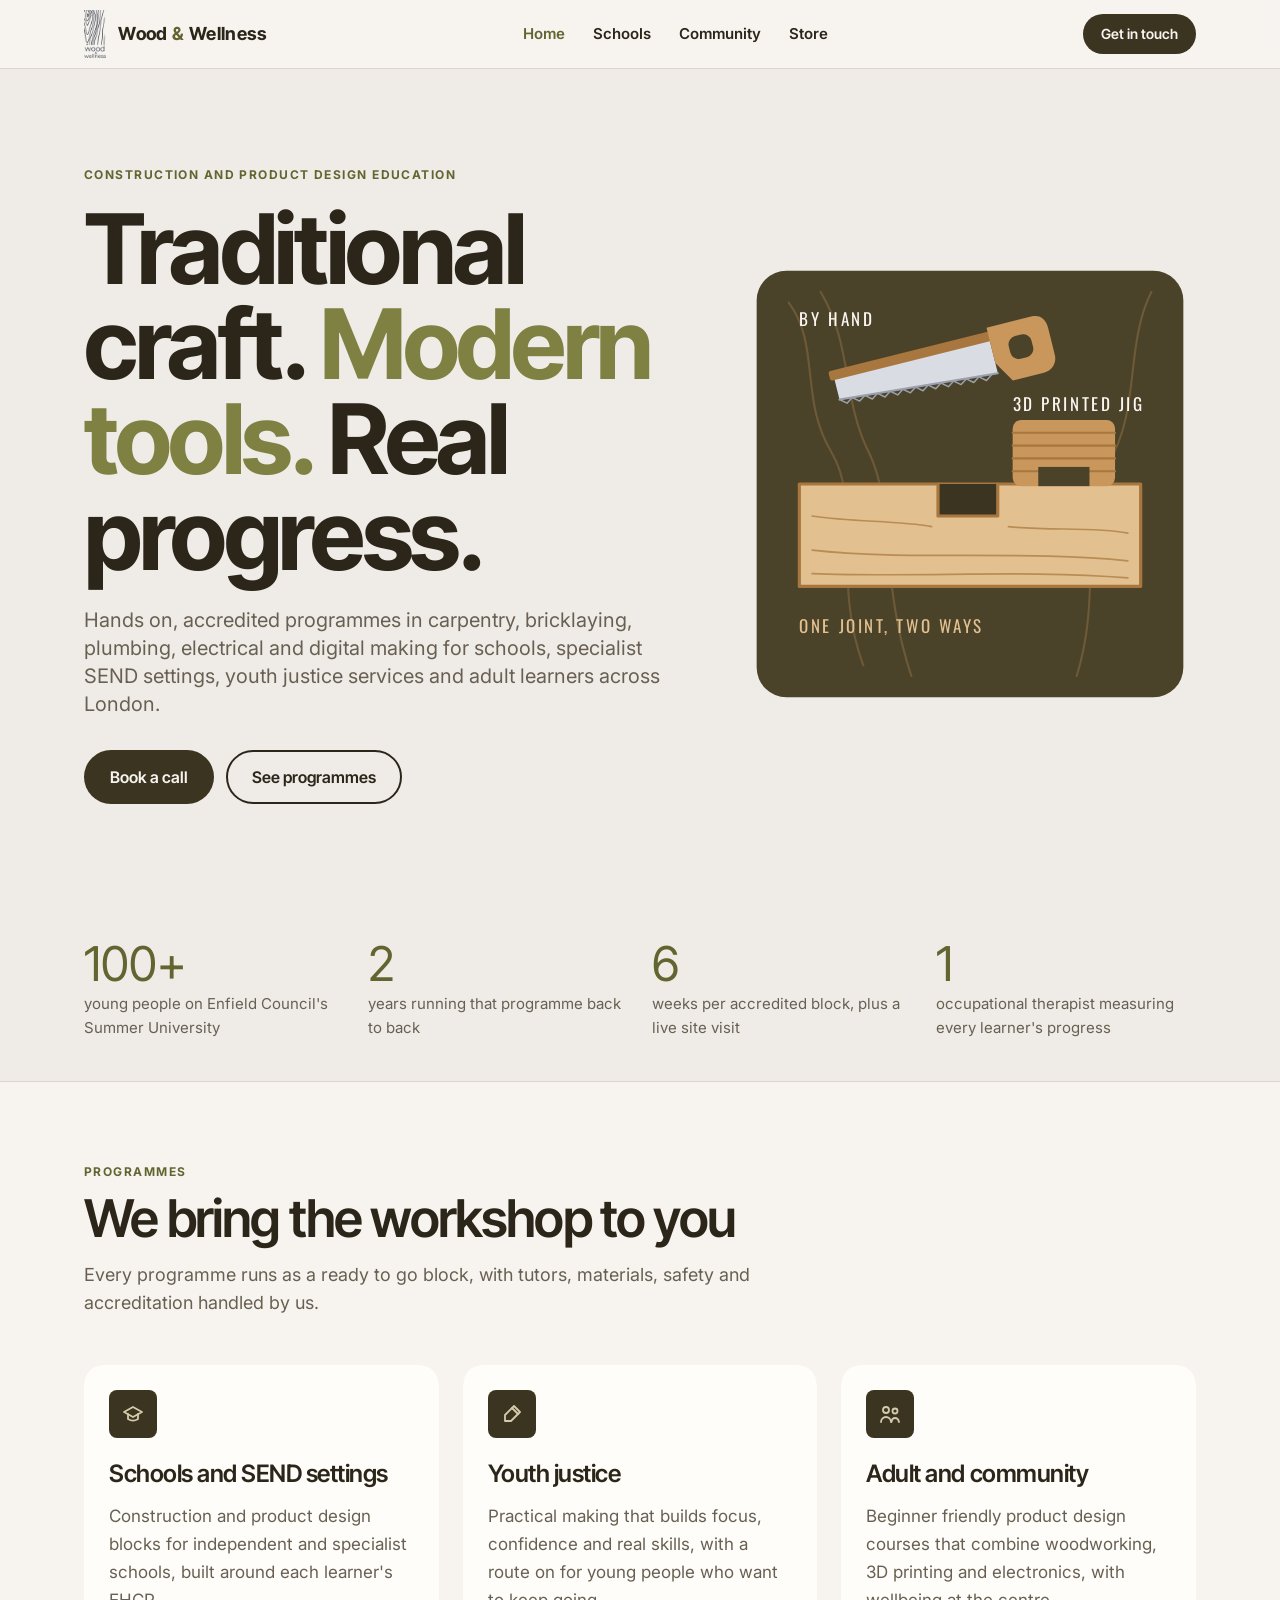
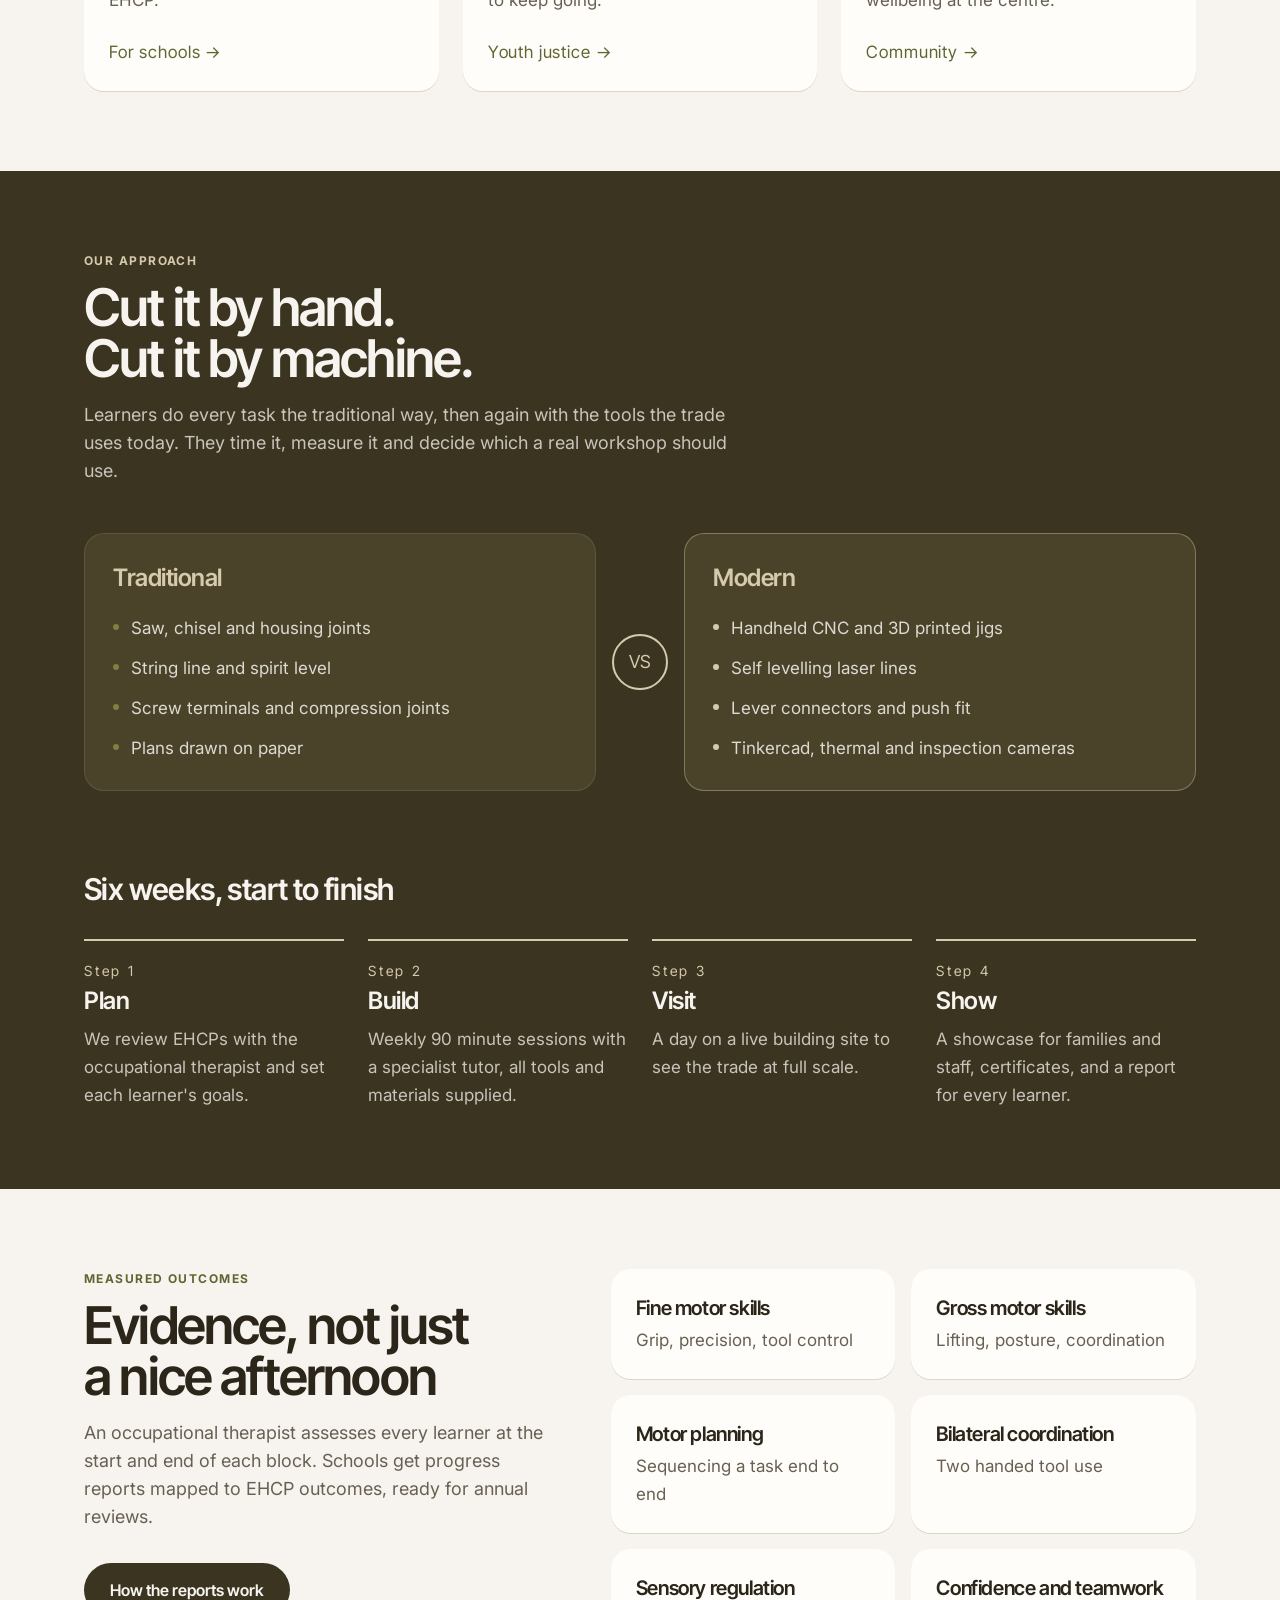
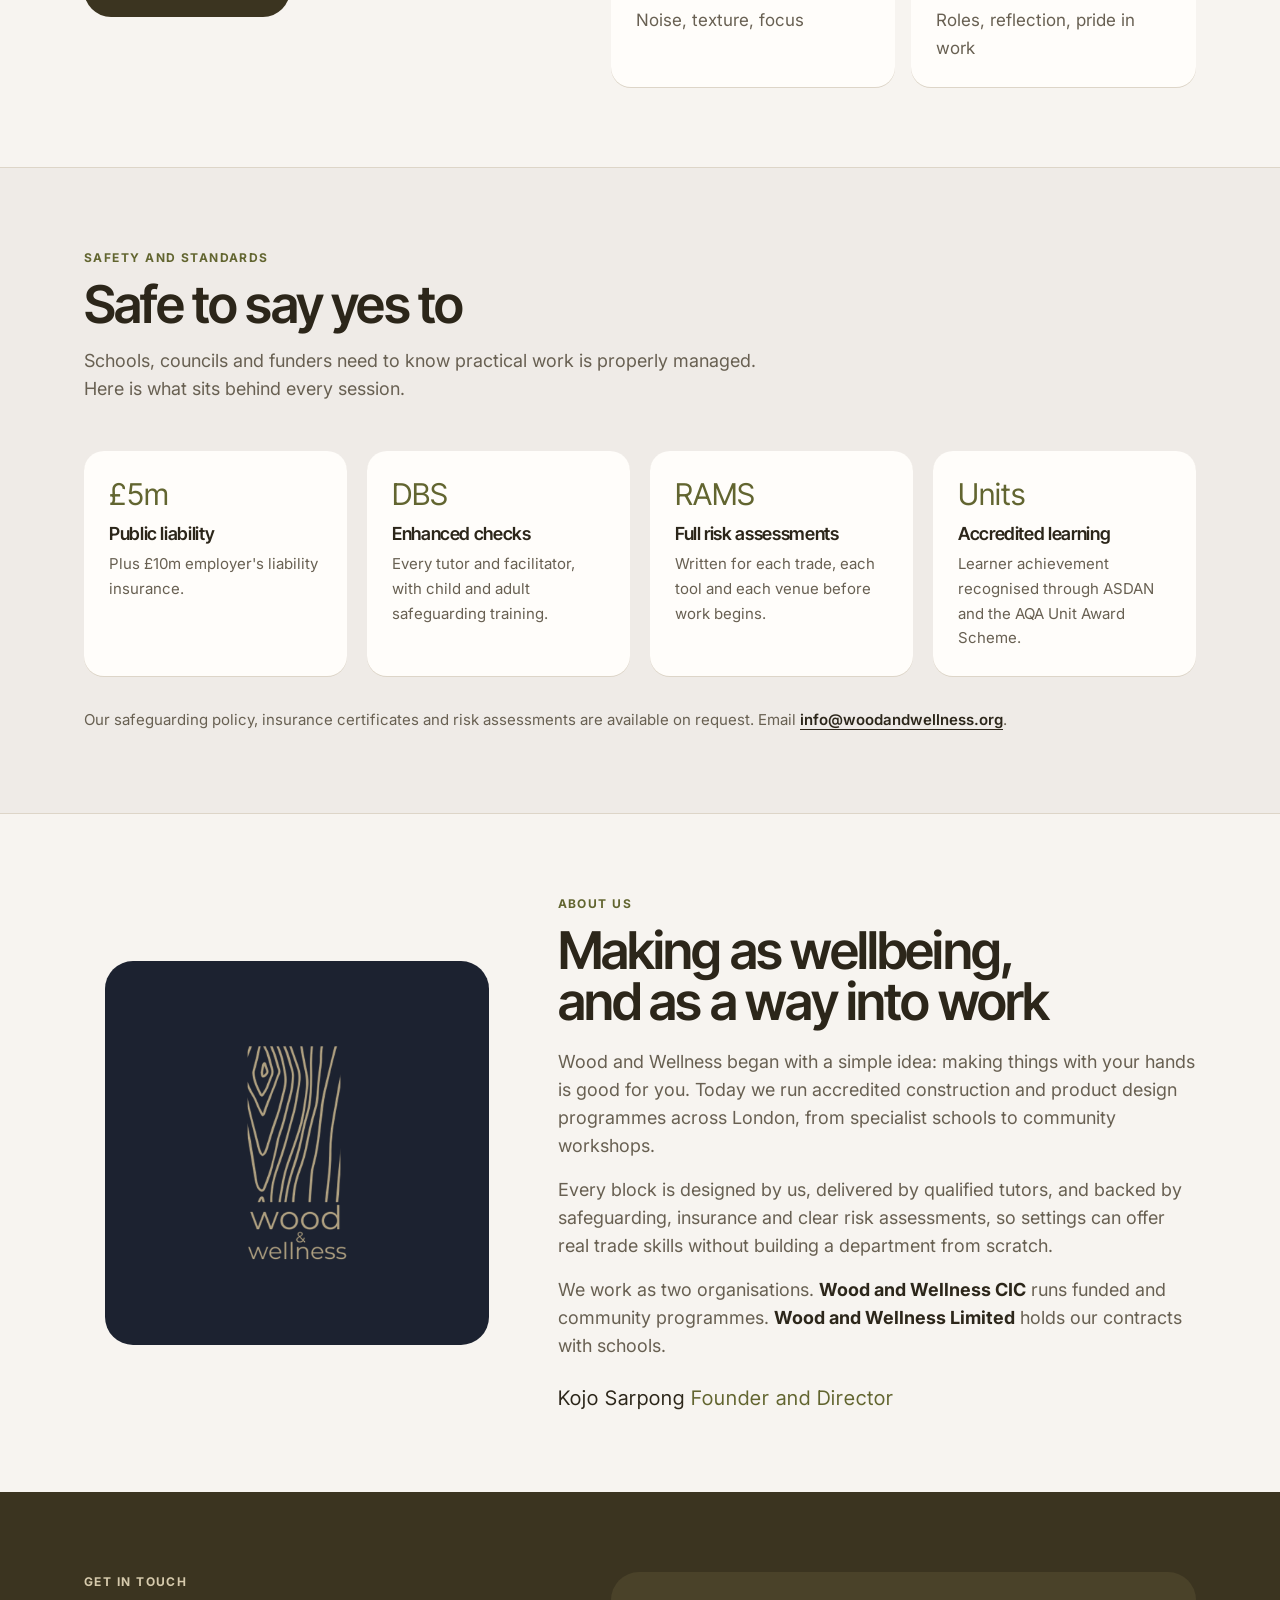
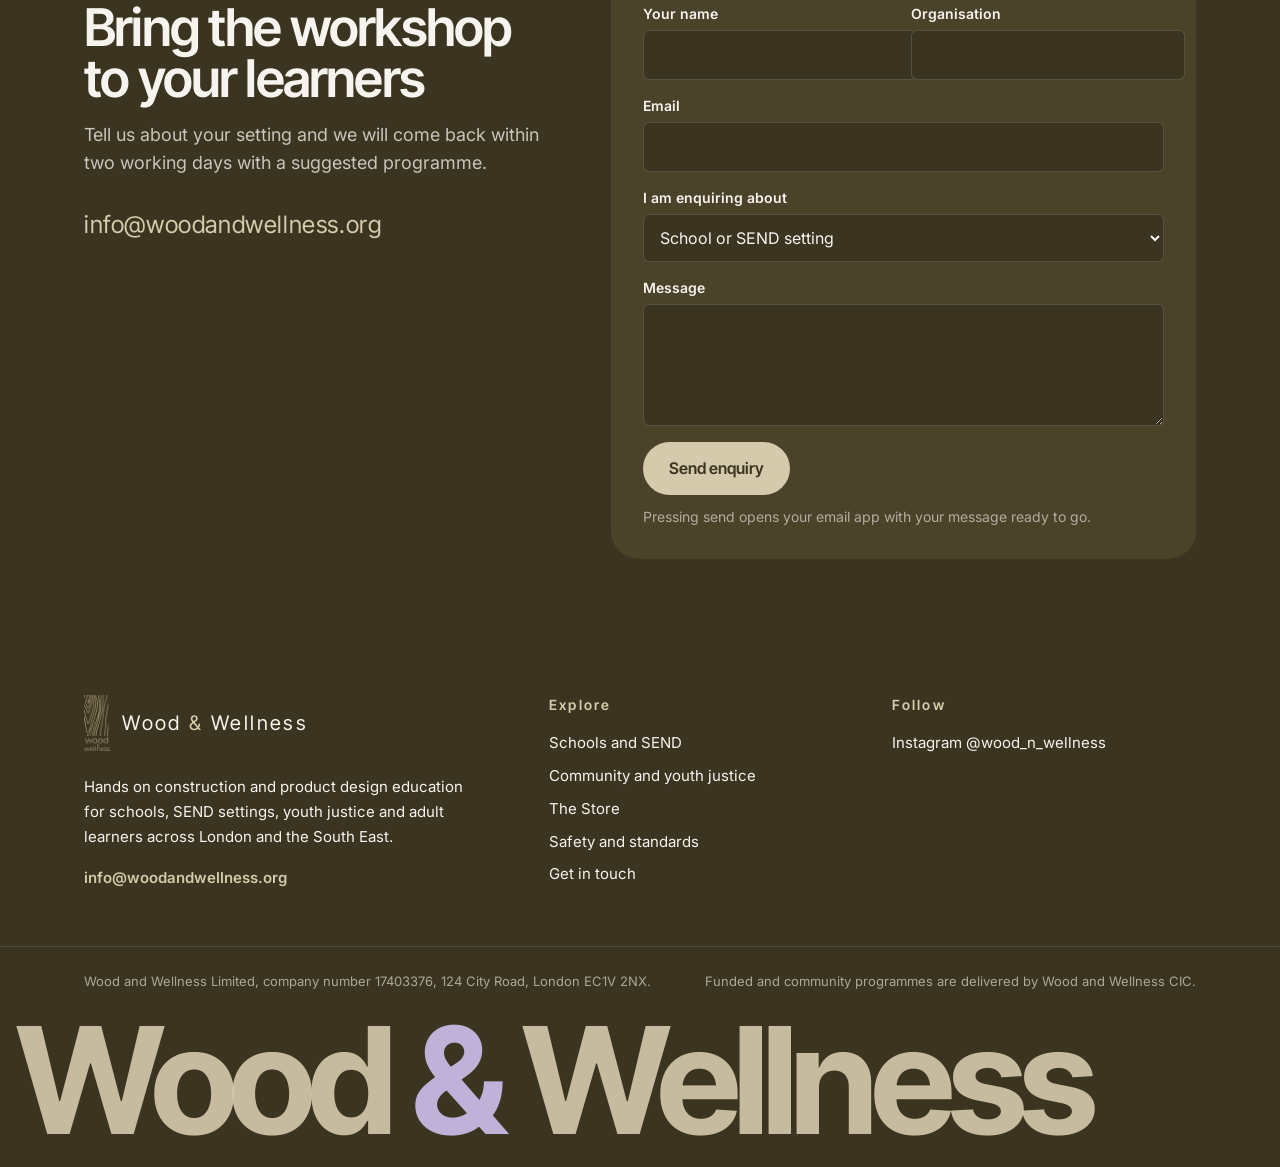
==== commit 74076796: "Noho inspired theme: warm stone, olive and bark, Inter type, light header, big type footer Co-Author" ====
--- a/index.html
+++ b/index.html
@@ -8,18 +8,20 @@
 <meta property="og:description" content="Hands on construction and product design programmes for schools, SEND settings, youth justice and adult learners across London. Traditional craft, modern tools, measured outcomes.">
 <meta property="og:image" content="https://woodandwellness.org/assets/og.png">
 <meta property="og:type" content="website">
-<meta name="theme-color" content="#1C2230">
+<meta name="theme-color" content="#3B3420">
 <link rel="icon" href="assets/og.png">
 <link rel="preconnect" href="https://fonts.googleapis.com">
 <link rel="preconnect" href="https://fonts.gstatic.com" crossorigin>
 <link rel="stylesheet" href="https://fonts.googleapis.com/css2?family=Oswald:wght@500;600;700&family=Nunito+Sans:ital,wght@0,400;0,600;0,700;0,800;1,400&display=swap">
 <link rel="stylesheet" href="assets/css/site.css">
+<link rel="stylesheet" href="https://fonts.googleapis.com/css2?family=Inter:wght@400;500;600;700&family=Inter+Tight:wght@500;600;700&display=swap">
+<link rel="stylesheet" href="assets/css/theme-noho.css">
 
 <a href="#main" class="sr-only focus:not-sr-only focus:fixed focus:left-4 focus:top-4 focus:z-50 focus:rounded focus:bg-tan focus:px-4 focus:py-2 focus:text-navy">Skip to content</a>
 <header class="sticky top-0 z-40 border-b border-white/10 bg-navy text-cream">
   <nav class="wrap flex flex-wrap items-center justify-between gap-x-6 py-2.5" aria-label="Main">
     <a href="index.html" class="flex items-center gap-3" aria-label="Wood and Wellness home">
-      <img src="assets/logo_tan.png" alt="" width="112" height="240" class="h-12 w-auto">
+      <img src="assets/logo_navy.png" alt="" width="112" height="240" class="h-12 w-auto">
       <span class="font-display text-lg uppercase tracking-[.12em] text-cream">Wood <span class="text-tan-light">&amp;</span> Wellness</span>
     </a>
     <div class="flex items-center gap-2 md:order-3">
@@ -64,7 +66,7 @@
     <!-- Illustration: a housing joint cut by hand beside a 3D printed jig. Swap for a session photo when consent is confirmed. -->
     <figure class="relative mx-auto w-full max-w-md" aria-hidden="true">
       <svg viewBox="0 0 420 420" class="w-full" fill="none" stroke-linecap="round" stroke-linejoin="round">
-        <rect x="10" y="10" width="400" height="400" rx="28" fill="#273042"/>
+        <rect x="10" y="10" width="400" height="400" rx="28" fill="#4A4229"/>
         <g stroke="#C9975B" stroke-width="2" opacity=".28">
           <path d="M40 40c30 40 10 90 40 140s0 120 30 200"/><path d="M70 30c30 50 20 100 45 150s10 120 40 210"/><path d="M380 30c-25 50-10 110-40 160s-5 120-30 200"/>
         </g>
@@ -75,19 +77,19 @@
           <path d="M0 40l6 5 6-4 6 5 6-4 6 5 6-4 6 5 6-4 6 5 6-4 6 5 6-4 6 5 6-4 6 5 6-4 6 5 6-4 6 5 6-4 6 5 6-4 6 5 6-4" stroke="#9AA0AD" stroke-width="1.4"/>
           <rect x="-4" y="12" width="158" height="9" rx="2" fill="#A8773F"/>
           <path d="M150 8h44c8 0 12 6 12 14v26c0 8-6 14-14 14h-30l-12-20z" fill="#C9975B"/>
-          <rect x="166" y="22" width="22" height="22" rx="8" fill="#273042"/>
+          <rect x="166" y="22" width="22" height="22" rx="8" fill="#4A4229"/>
         </g>
         <!-- board with housing joint -->
         <g transform="translate(50 210)">
           <path d="M0 0h320v96H0z" fill="#E2C08F" stroke="#A8773F" stroke-width="3"/>
-          <path d="M130 0v30h56V0" fill="#1C2230" stroke="#A8773F" stroke-width="3"/>
+          <path d="M130 0v30h56V0" fill="#3B3420" stroke="#A8773F" stroke-width="3"/>
           <g stroke="#A8773F" stroke-width="1.6" opacity=".7"><path d="M12 30c40 6 80 4 112 10M196 40c40 4 80 0 112 6M12 62c90 10 200 0 296 10M12 84c100 4 200 -4 296 4"/></g>
         </g>
         <!-- 3D printed jig -->
         <g transform="translate(250 150)">
           <rect x="0" y="0" width="96" height="62" rx="8" fill="#C9975B"/>
           <g stroke="#A8773F" stroke-width="2"><path d="M0 12h96M0 24h96M0 36h96M0 48h96"/></g>
-          <rect x="24" y="44" width="48" height="18" fill="#273042"/>
+          <rect x="24" y="44" width="48" height="18" fill="#4A4229"/>
         </g>
         <g font-family="Oswald, Arial Narrow, sans-serif" font-size="16" letter-spacing="2.4" fill="#FBF6EF">
           <text x="50" y="62">BY HAND</text>
@@ -222,7 +224,7 @@
 <section id="about" class="scroll-mt-20 py-20">
   <div class="wrap grid items-center gap-12 md:grid-cols-[.8fr_1.2fr]">
     <div class="mx-auto w-full max-w-sm overflow-hidden rounded-2xl bg-navy">
-      <img src="assets/og.png" alt="Wood and Wellness logo: wood grain lines above the words wood and wellness" width="1080" height="1080" class="w-full" loading="lazy">
+      <img src="assets/og.png" alt="Wood and Wellness logo: wood grain lines above the words wood and wellness" width="1080" height="1080" class="w-full" >
     </div>
     <div>
       <p class="eyebrow">About us</p>
@@ -295,6 +297,7 @@
       <p>Funded and community programmes are delivered by Wood and Wellness CIC.</p>
     </div>
   </div>
+  <div class="footer-bigtype" aria-hidden="true">Wood <span>&amp;</span> Wellness</div>
 </footer>
 <script src="assets/js/preline-collapse.js"></script>
 <script src="assets/js/preline-accordion.js"></script>
--- a/assets/css/theme-noho.css
+++ b/assets/css/theme-noho.css
@@ -0,0 +1,117 @@
+/* Noho inspired theme: warm stone, olive and bark, big calm sans serif type.
+   Loaded after site.css so it overrides the navy and tan look. Remove this file
+   and its <link> tags to return to the original theme. */
+
+:root {
+  --cream: 247 244 240;   /* page background, warm stone */
+  --paper: 239 235 231;   /* alternate band, #EFEBE7 */
+  --ink: 44 38 26;        /* text, deep bark */
+  --muted: 104 96 82;
+  --line: 221 213 200;
+  --card: 255 253 250;
+  --bark: 59 52 32;       /* dark sections */
+  --bark-2: 74 66 41;
+  --olive: 126 129 66;    /* #7E8142 */
+  --olive-deep: 98 101 48;
+  --sand: 214 202 172;    /* accents on dark */
+  --lilac: 191 178 216;   /* #BFB2D8, small highlights only */
+  color-scheme: light;
+}
+
+@media (prefers-color-scheme: dark) {
+  :root:not([data-theme="light"]) {
+    --cream: 30 27 20; --paper: 38 34 25; --ink: 240 234 222; --muted: 184 176 160;
+    --line: 62 56 42; --card: 44 40 30; color-scheme: dark;
+  }
+}
+:root[data-theme="dark"] {
+  --cream: 30 27 20; --paper: 38 34 25; --ink: 240 234 222; --muted: 184 176 160;
+  --line: 62 56 42; --card: 44 40 30; color-scheme: dark;
+}
+:root:not([data-theme="dark"]) { }
+@media (prefers-color-scheme: light) {
+  :root:not([data-theme="dark"]) {
+    --cream: 247 244 240; --paper: 239 235 231; --ink: 44 38 26; --muted: 104 96 82;
+    --line: 221 213 200; --card: 255 253 250; color-scheme: light;
+  }
+}
+
+body { font-family: "Inter", system-ui, -apple-system, "Segoe UI", Arial, sans-serif; font-size: 17px; }
+
+/* Typography: big, calm, sentence case */
+h1, h2, h3, .font-display, .btn-tan, .btn-navy, .btn-ghost, .btn {
+  font-family: "Inter Tight", "Inter", system-ui, sans-serif;
+  text-transform: none;
+}
+h1, h2 { font-weight: 600; letter-spacing: -0.035em; line-height: 0.98; }
+h3, h4 { font-weight: 600; letter-spacing: -0.02em; text-transform: none; }
+h4.font-display { text-transform: none; }
+.uppercase { text-transform: none; }
+.eyebrow { color: rgb(var(--olive-deep)); letter-spacing: .12em; font-size: 12px; }
+.on-navy .eyebrow { color: rgb(var(--sand)); }
+
+/* Dark bands become bark brown */
+.bg-navy { background-color: rgb(var(--bark)); }
+.bg-navy-2 { background-color: rgb(var(--bark-2)); }
+.on-navy, .bg-navy.text-cream, footer.bg-navy { color: rgb(247 244 240); }
+.bg-navy .text-cream, .bg-navy.text-cream, header.bg-navy .text-cream { color: rgb(247 244 240); }
+.text-cream\/60 { color: rgb(247 244 240 / .6); }
+.text-cream\/75 { color: rgb(247 244 240 / .75); }
+.text-cream\/80 { color: rgb(247 244 240 / .8); }
+.text-cream\/85 { color: rgb(247 244 240 / .85); }
+.text-cream\/90 { color: rgb(247 244 240 / .9); }
+.grain { background-image: none; }
+
+/* Accents: olive on light, sand on dark */
+.text-tan-deep { color: rgb(var(--olive-deep)); }
+.text-tan-light { color: rgb(var(--sand)); }
+.bg-tan { background-color: rgb(var(--olive)); }
+.bg-tan-light { background-color: rgb(var(--sand)); }
+.border-tan { border-color: rgb(var(--olive)); }
+.on-navy .border-tan, .bg-navy .border-tan { border-color: rgb(var(--sand)); }
+.border-tan\/40 { border-color: rgb(var(--sand) / .4); }
+.border-tan-light\/50 { border-color: rgb(var(--sand) / .5); }
+.hover\:text-tan-light:hover { color: rgb(var(--sand)); }
+.hover\:border-tan:hover { border-color: rgb(var(--olive)); }
+.group:hover .group-hover\:text-tan { color: rgb(var(--olive)); }
+
+/* Buttons: soft pill shapes */
+.btn-tan, .btn-navy, .btn-ghost, .btn { border-radius: 999px; letter-spacing: 0; font-weight: 600; padding: .8rem 1.5rem; }
+.btn-tan { background-color: rgb(var(--sand)); color: rgb(var(--bark)); }
+.btn-tan:hover { background-color: rgb(247 244 240); }
+main section:not(.on-navy):not(.bg-navy) .btn-tan { background-color: rgb(var(--olive)); color: #fff; }
+.btn-navy { background-color: rgb(var(--bark)); color: rgb(247 244 240); }
+.btn-navy:hover { background-color: rgb(var(--olive-deep)); }
+
+/* Cards: softer, rounder, no hard borders */
+.card { border-radius: 1.25rem; border-color: transparent; background-color: rgb(var(--card)); box-shadow: 0 1px 0 rgb(var(--line)); }
+.rounded-xl { border-radius: 1.25rem; }
+.rounded-2xl { border-radius: 1.75rem; }
+
+/* Header: light and quiet, like Noho */
+header.bg-navy { background-color: rgb(var(--cream) / .92); backdrop-filter: blur(10px); border-color: rgb(var(--line)); }
+header.bg-navy, header.bg-navy .text-cream, header.bg-navy .text-cream\/80, header.bg-navy .text-cream\/90 { color: rgb(var(--ink)); }
+header.bg-navy .text-tan-light { color: rgb(var(--olive-deep)); }
+header.bg-navy .border-white\/20 { border-color: rgb(var(--line)); }
+header.bg-navy .hover\:bg-white\/5:hover, header.bg-navy .bg-white\/10 { background-color: rgb(var(--paper)); }
+header.bg-navy .btn-tan { background-color: rgb(var(--bark)); color: rgb(247 244 240); }
+header .font-display.uppercase { letter-spacing: .02em; font-weight: 700; }
+
+/* Hero: lighter, warmer */
+main > section:first-child.bg-navy { background-color: rgb(var(--paper)); color: rgb(var(--ink)); }
+main > section:first-child.bg-navy .text-cream,
+main > section:first-child.bg-navy .text-cream\/80 { color: rgb(var(--ink)); }
+main > section:first-child.bg-navy .text-cream\/80 { color: rgb(var(--muted)); }
+main > section:first-child.bg-navy .text-tan-light { color: rgb(var(--olive)); }
+main > section:first-child.bg-navy .eyebrow { color: rgb(var(--olive-deep)); }
+main > section:first-child .btn-tan { background-color: rgb(var(--bark)); color: rgb(247 244 240); }
+main > section:first-child .btn-ghost { color: rgb(var(--ink)); }
+main > section:first-child h1 { font-size: clamp(46px, 7.6vw, 104px); }
+
+/* Big type footer */
+.footer-bigtype {
+  font-family: "Inter Tight", "Inter", sans-serif; font-weight: 700; letter-spacing: -0.05em;
+  line-height: .85; font-size: clamp(44px, 11.6vw, 150px); color: rgb(var(--sand) / .9);
+  white-space: nowrap; overflow: hidden; padding: 0 1rem 1.5rem;
+}
+.footer-bigtype span { color: rgb(var(--lilac)); }
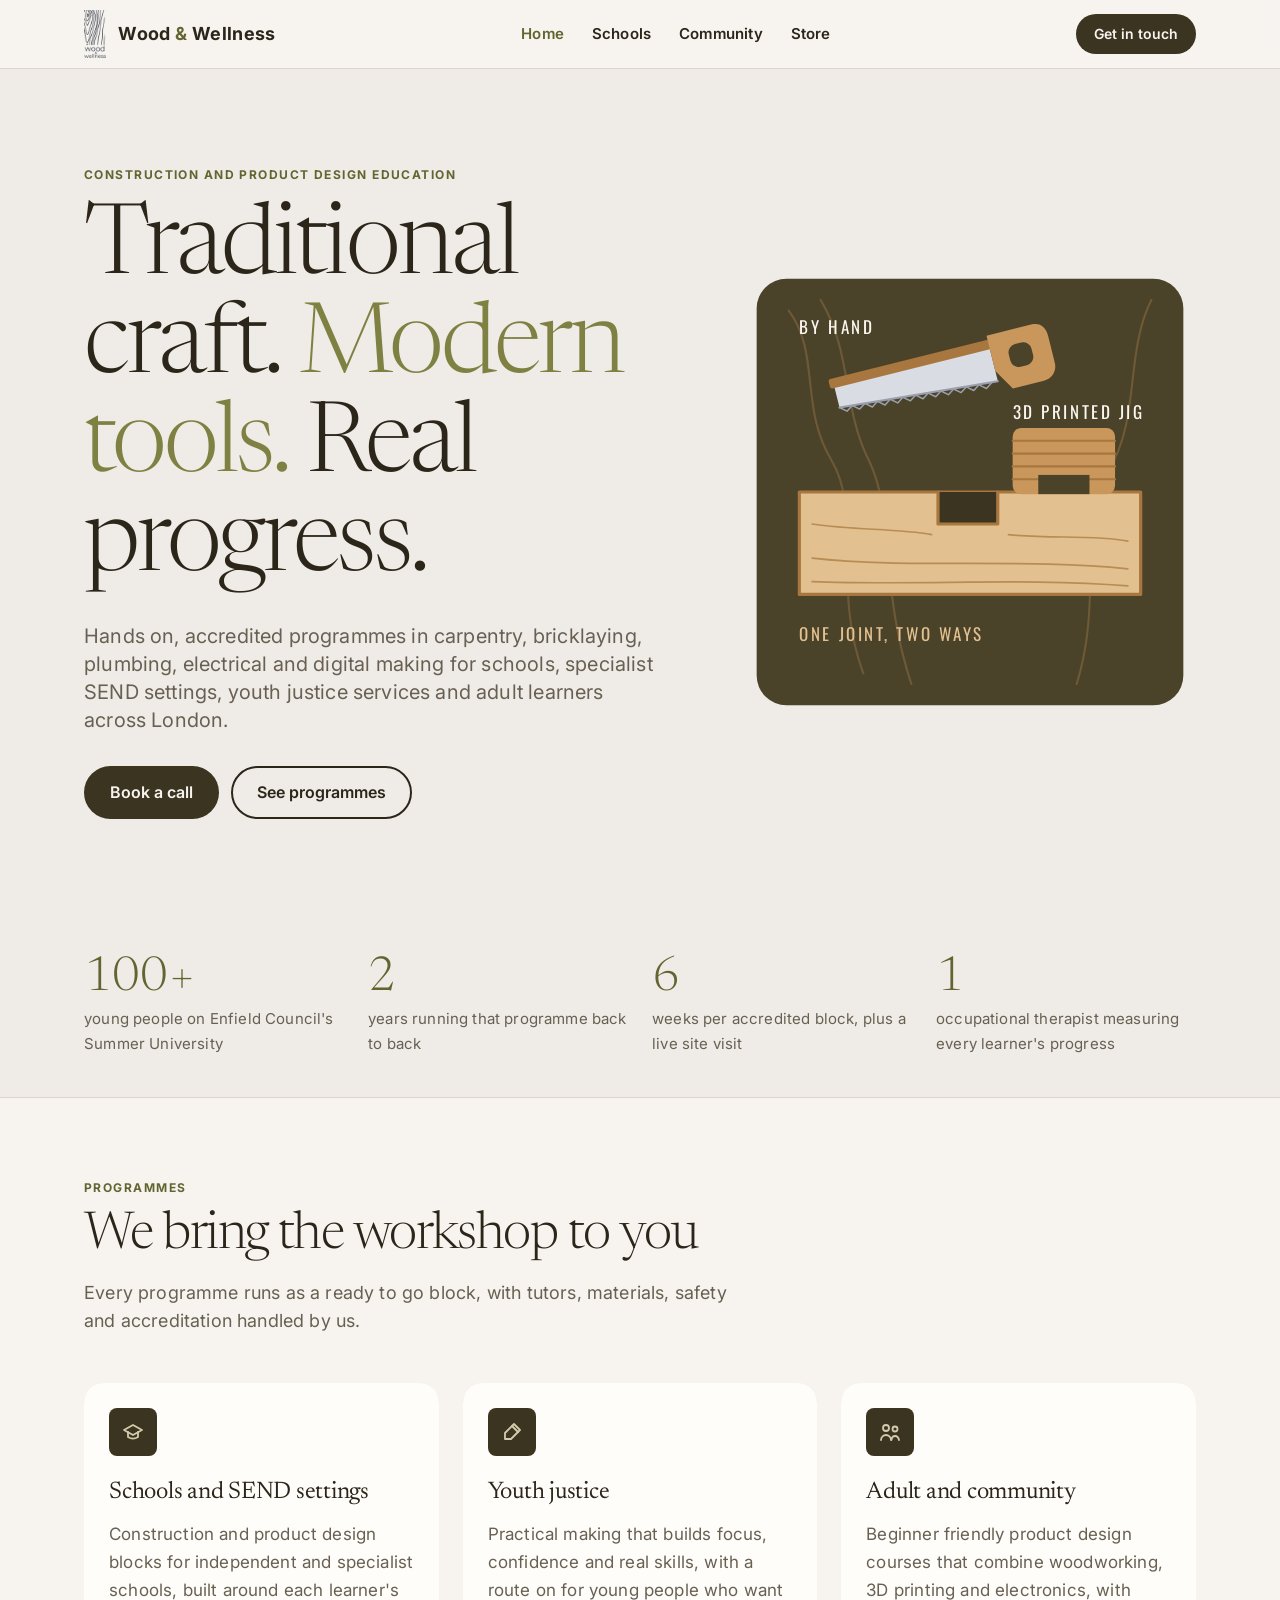
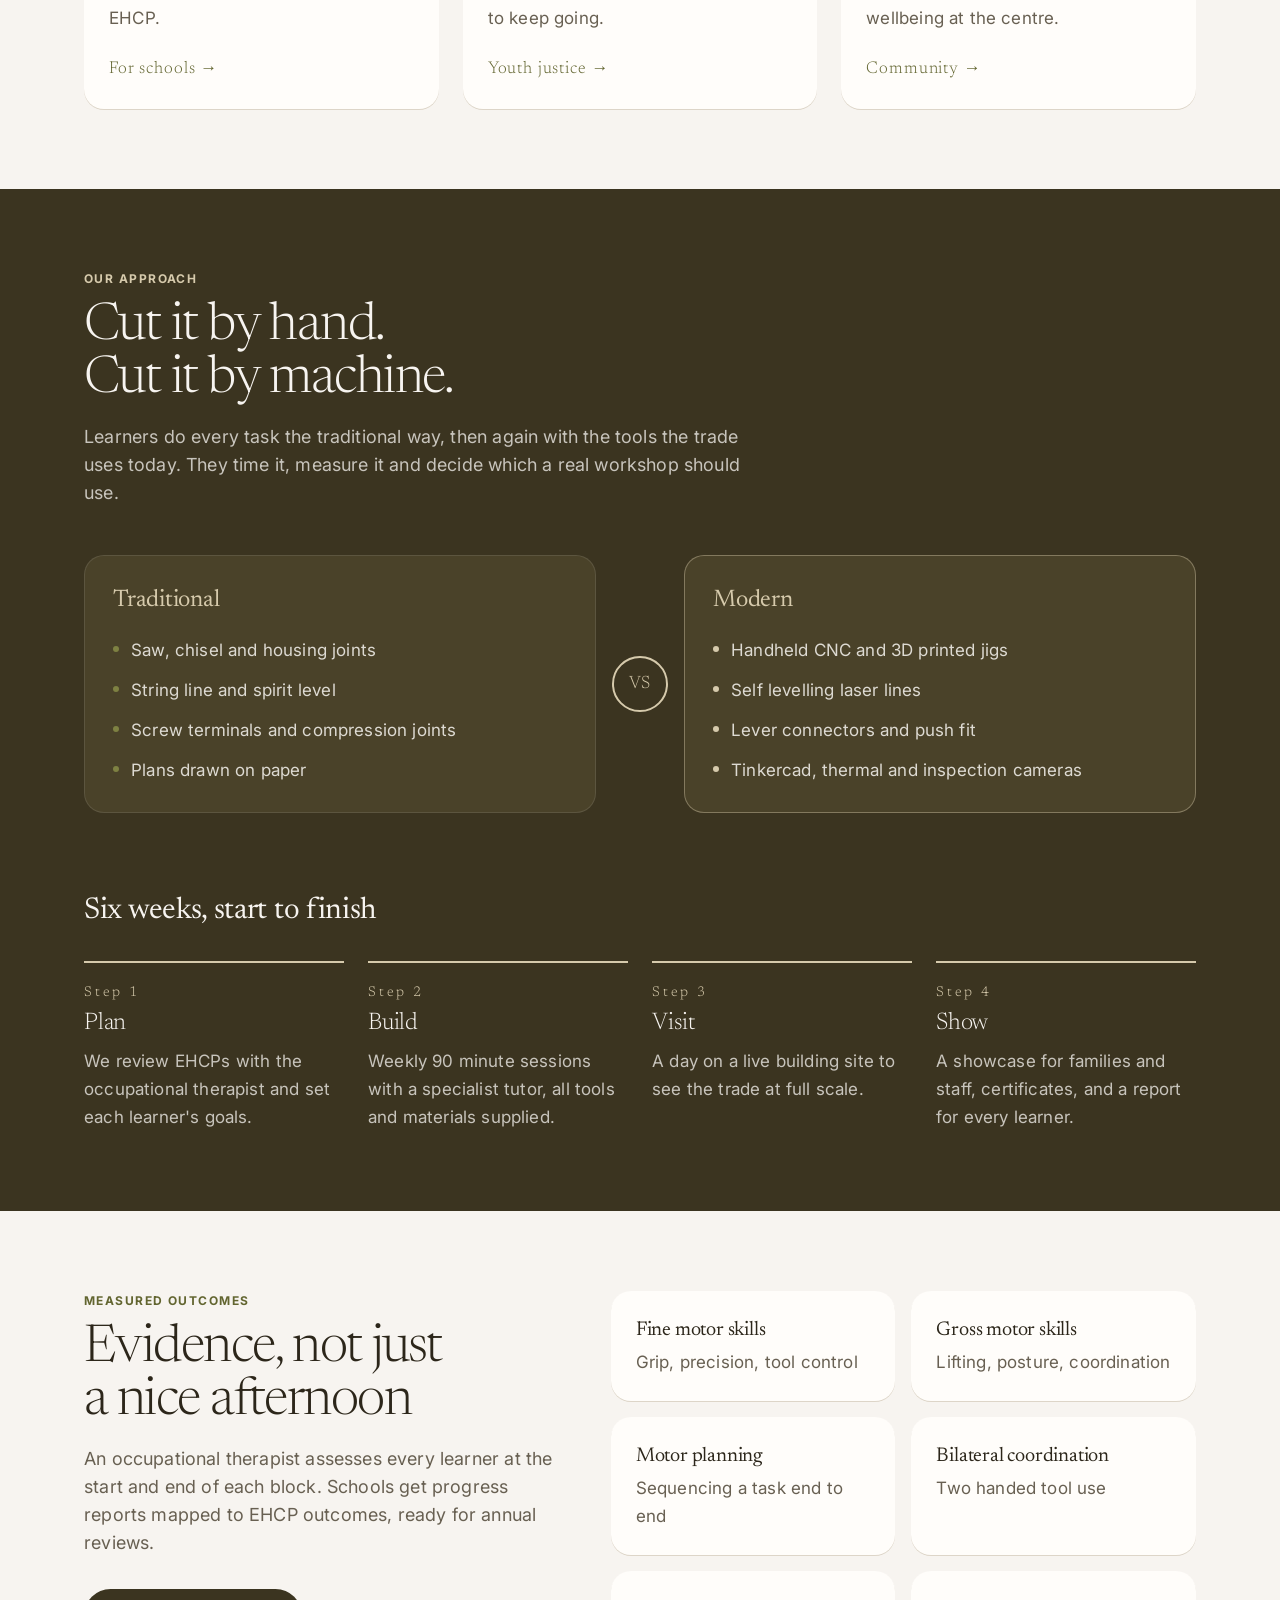
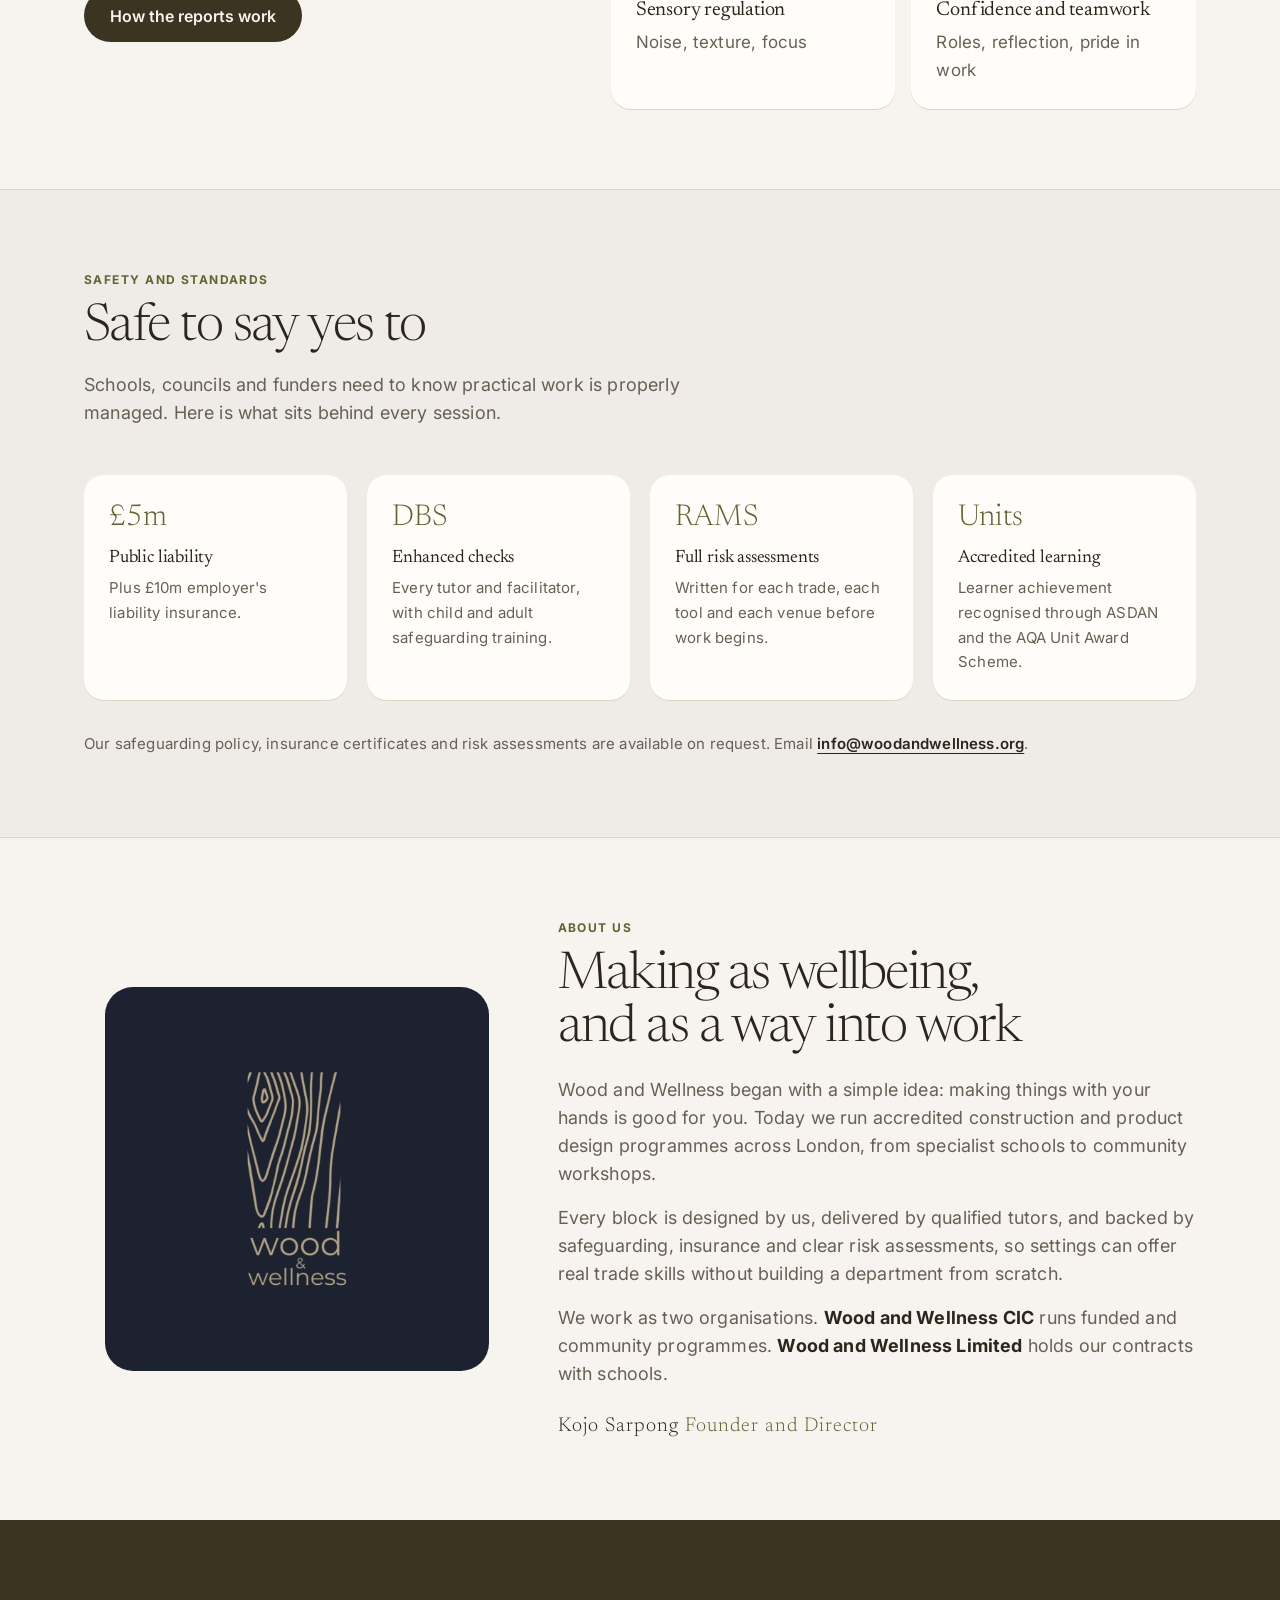
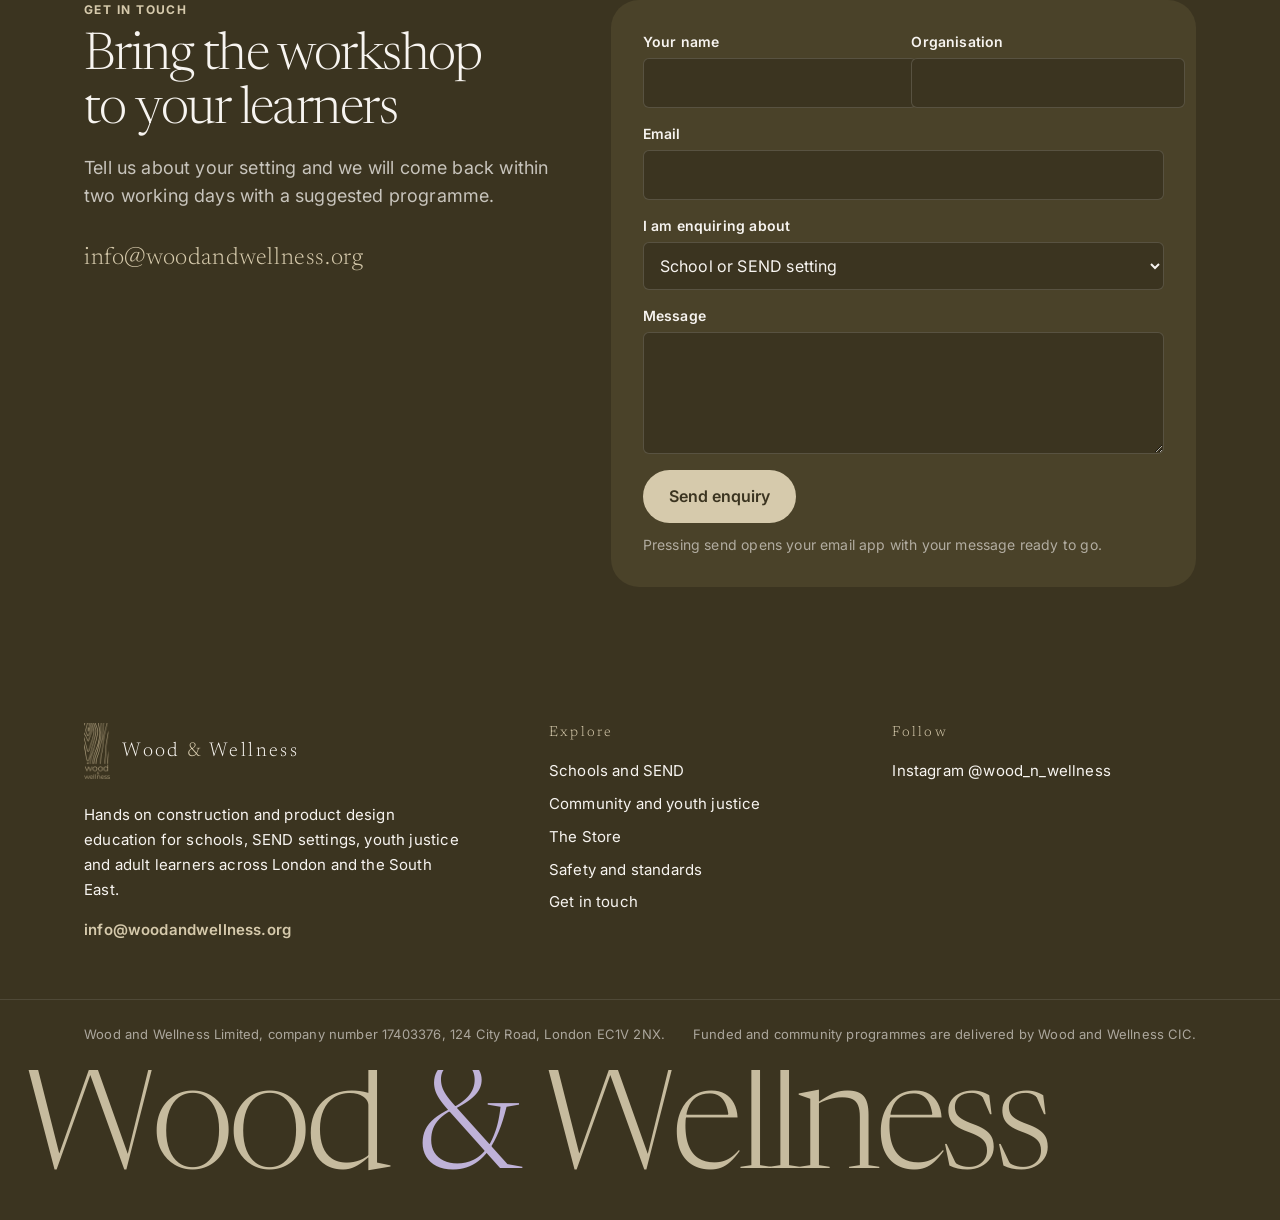
==== commit b6fbec4b: "Typography in the ElevenLabs style: Newsreader Light headlines, Inter body and buttons Co-Authored-B" ====
--- a/index.html
+++ b/index.html
@@ -14,7 +14,7 @@
 <link rel="preconnect" href="https://fonts.gstatic.com" crossorigin>
 <link rel="stylesheet" href="https://fonts.googleapis.com/css2?family=Oswald:wght@500;600;700&family=Nunito+Sans:ital,wght@0,400;0,600;0,700;0,800;1,400&display=swap">
 <link rel="stylesheet" href="assets/css/site.css">
-<link rel="stylesheet" href="https://fonts.googleapis.com/css2?family=Inter:wght@400;500;600;700&family=Inter+Tight:wght@500;600;700&display=swap">
+<link rel="stylesheet" href="https://fonts.googleapis.com/css2?family=Inter:wght@400;500;600;700&family=Newsreader:opsz,wght@6..72,300;6..72,400;6..72,500&display=swap">
 <link rel="stylesheet" href="assets/css/theme-noho.css">
 
 <a href="#main" class="sr-only focus:not-sr-only focus:fixed focus:left-4 focus:top-4 focus:z-50 focus:rounded focus:bg-tan focus:px-4 focus:py-2 focus:text-navy">Skip to content</a>
--- a/assets/css/theme-noho.css
+++ b/assets/css/theme-noho.css
@@ -38,13 +38,18 @@
 
 body { font-family: "Inter", system-ui, -apple-system, "Segoe UI", Arial, sans-serif; font-size: 17px; }
 
-/* Typography: big, calm, sentence case */
-h1, h2, h3, .font-display, .btn-tan, .btn-navy, .btn-ghost, .btn {
-  font-family: "Inter Tight", "Inter", system-ui, sans-serif;
-  text-transform: none;
+/* Typography, ElevenLabs style: light serif headlines (Newsreader as a free
+   stand in for Waldenburg Light), Inter for body, menus and buttons */
+h1, h2, h3, h4, .font-display {
+  font-family: "Newsreader", "Times New Roman", Georgia, serif;
+  font-weight: 300; text-transform: none;
 }
-h1, h2 { font-weight: 600; letter-spacing: -0.035em; line-height: 0.98; }
-h3, h4 { font-weight: 600; letter-spacing: -0.02em; text-transform: none; }
+.btn-tan, .btn-navy, .btn-ghost, .btn, header .font-display {
+  font-family: "Inter", system-ui, sans-serif; text-transform: none;
+}
+body { letter-spacing: .01em; }
+h1, h2 { font-weight: 300; letter-spacing: -0.03em; line-height: 1.02; }
+h3, h4 { font-weight: 400; letter-spacing: -0.01em; text-transform: none; }
 h4.font-display { text-transform: none; }
 .uppercase { text-transform: none; }
 .eyebrow { color: rgb(var(--olive-deep)); letter-spacing: .12em; font-size: 12px; }
@@ -110,8 +115,10 @@
 
 /* Big type footer */
 .footer-bigtype {
-  font-family: "Inter Tight", "Inter", sans-serif; font-weight: 700; letter-spacing: -0.05em;
+  font-family: "Newsreader", Georgia, serif; font-weight: 300; letter-spacing: -0.04em;
   line-height: .85; font-size: clamp(44px, 11.6vw, 150px); color: rgb(var(--sand) / .9);
   white-space: nowrap; overflow: hidden; padding: 0 1rem 1.5rem;
 }
 .footer-bigtype span { color: rgb(var(--lilac)); }
+
+h1.font-bold, h2.font-bold, h1 .font-bold { font-weight: 300; }
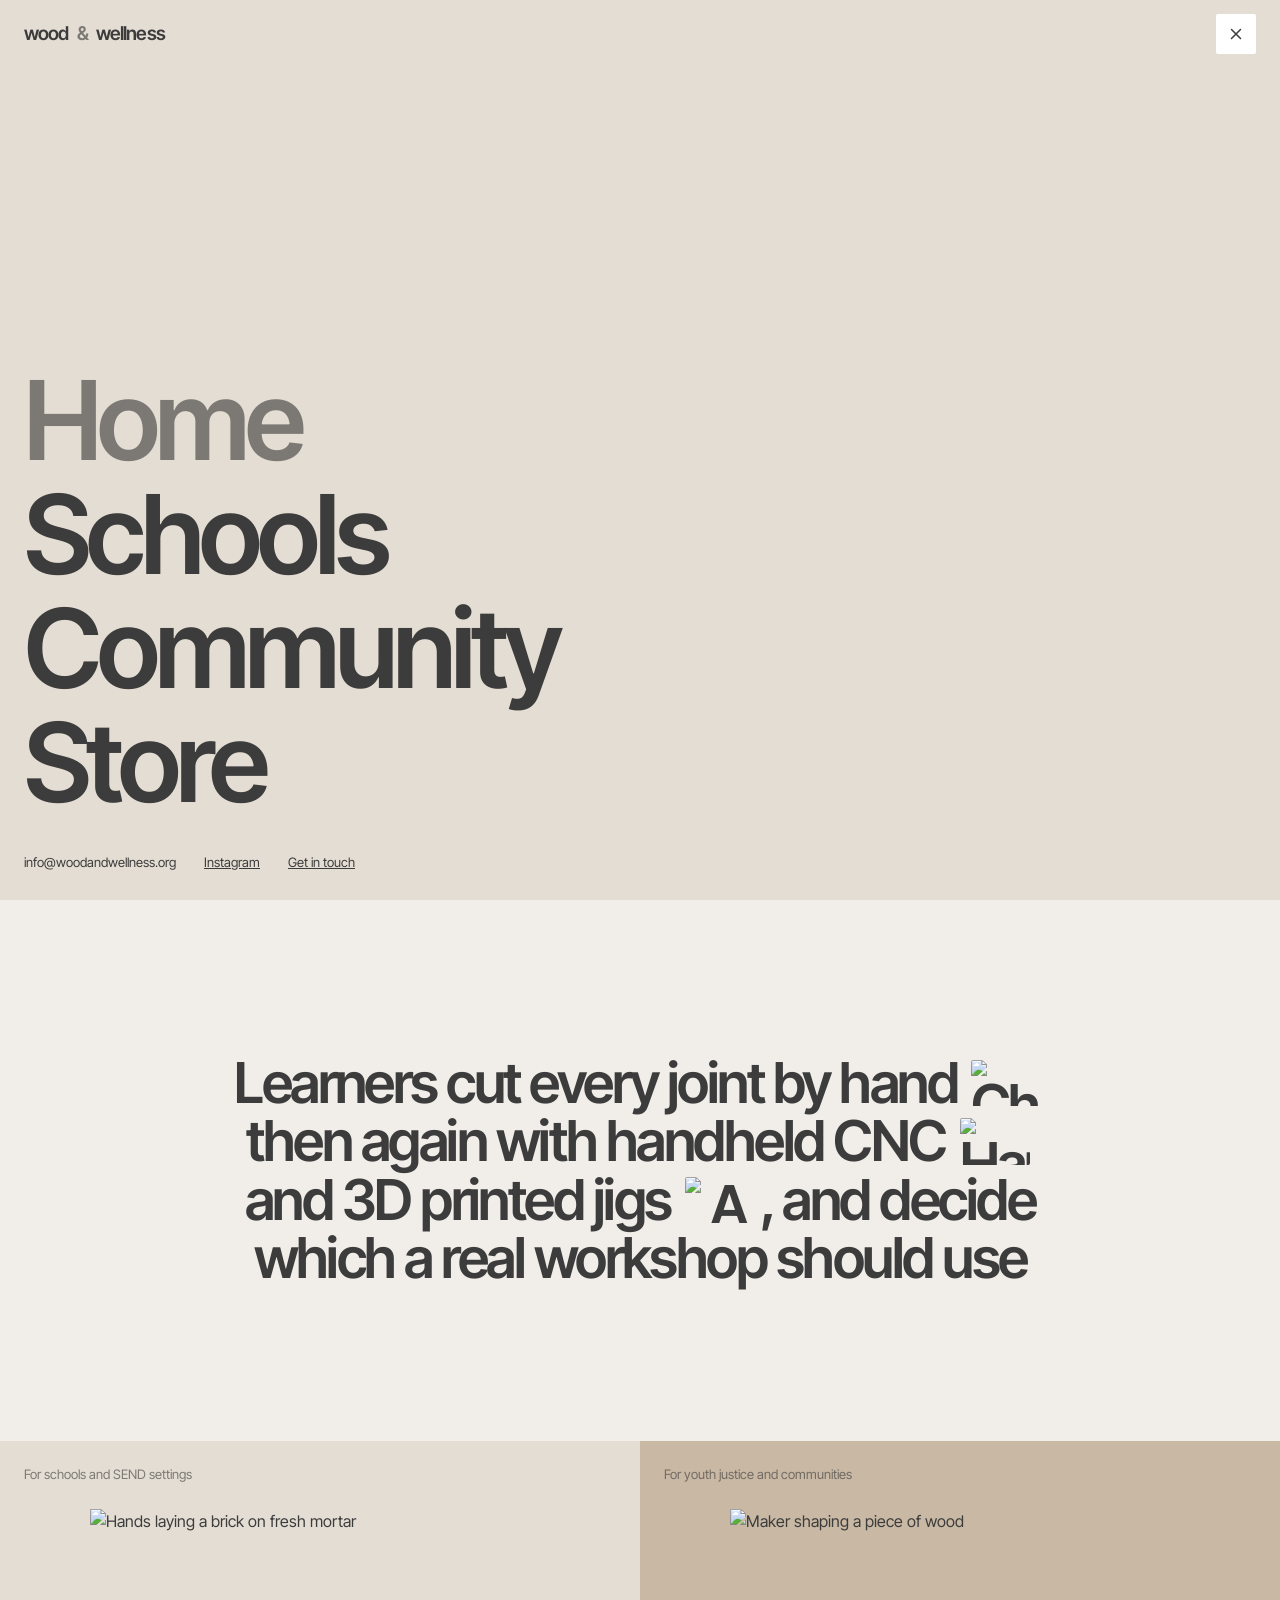
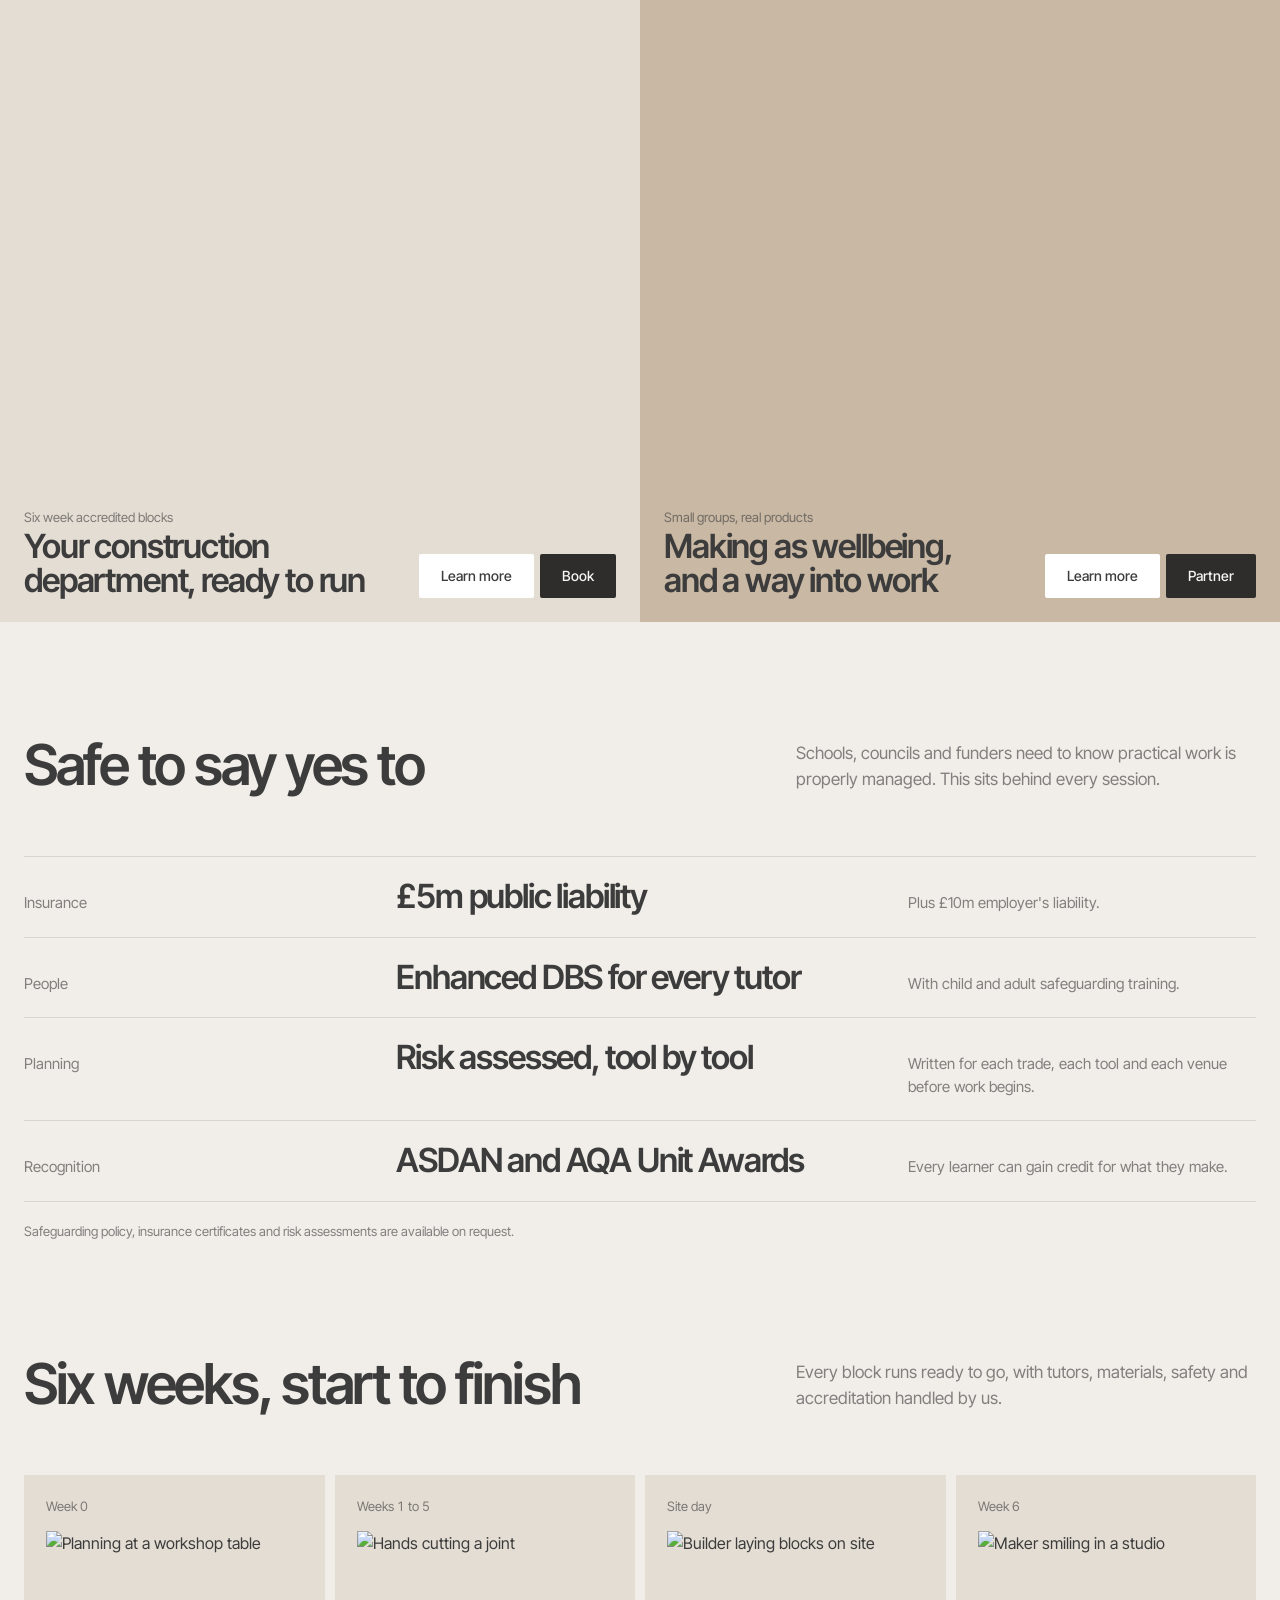
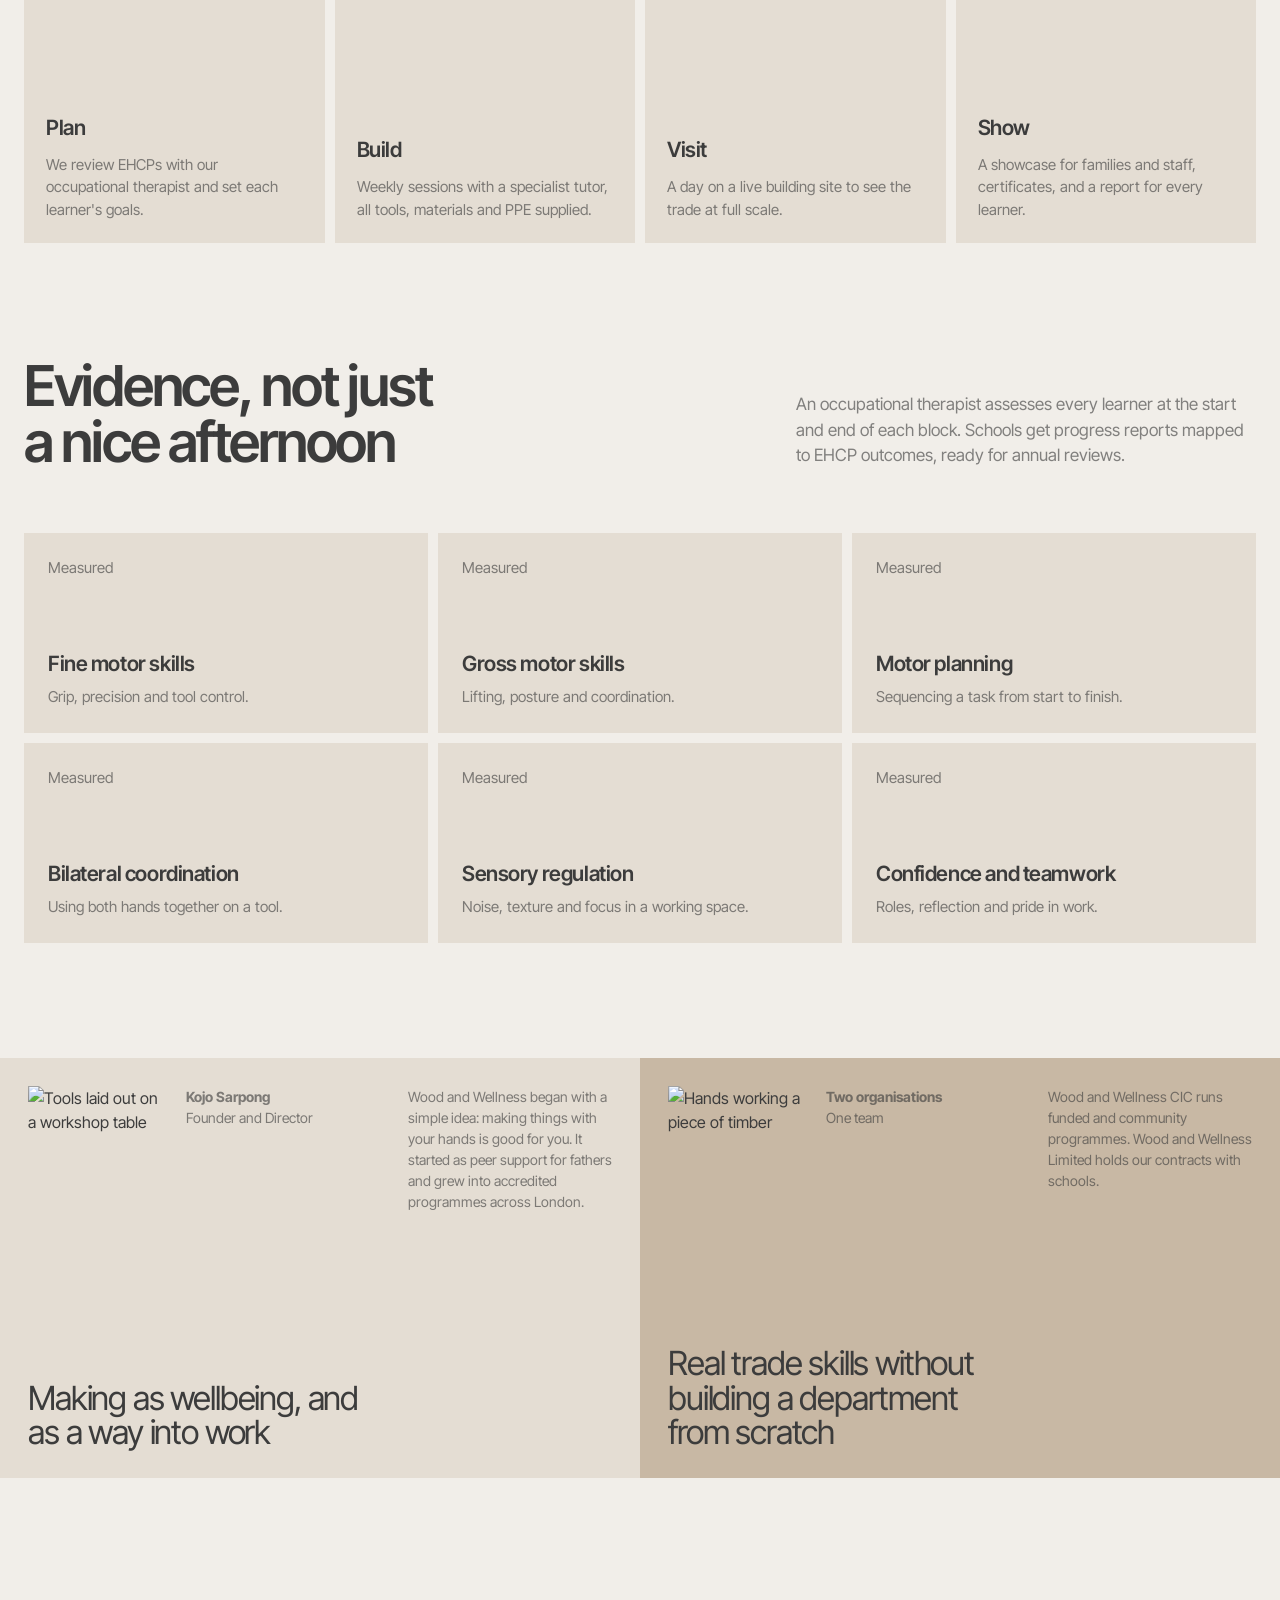
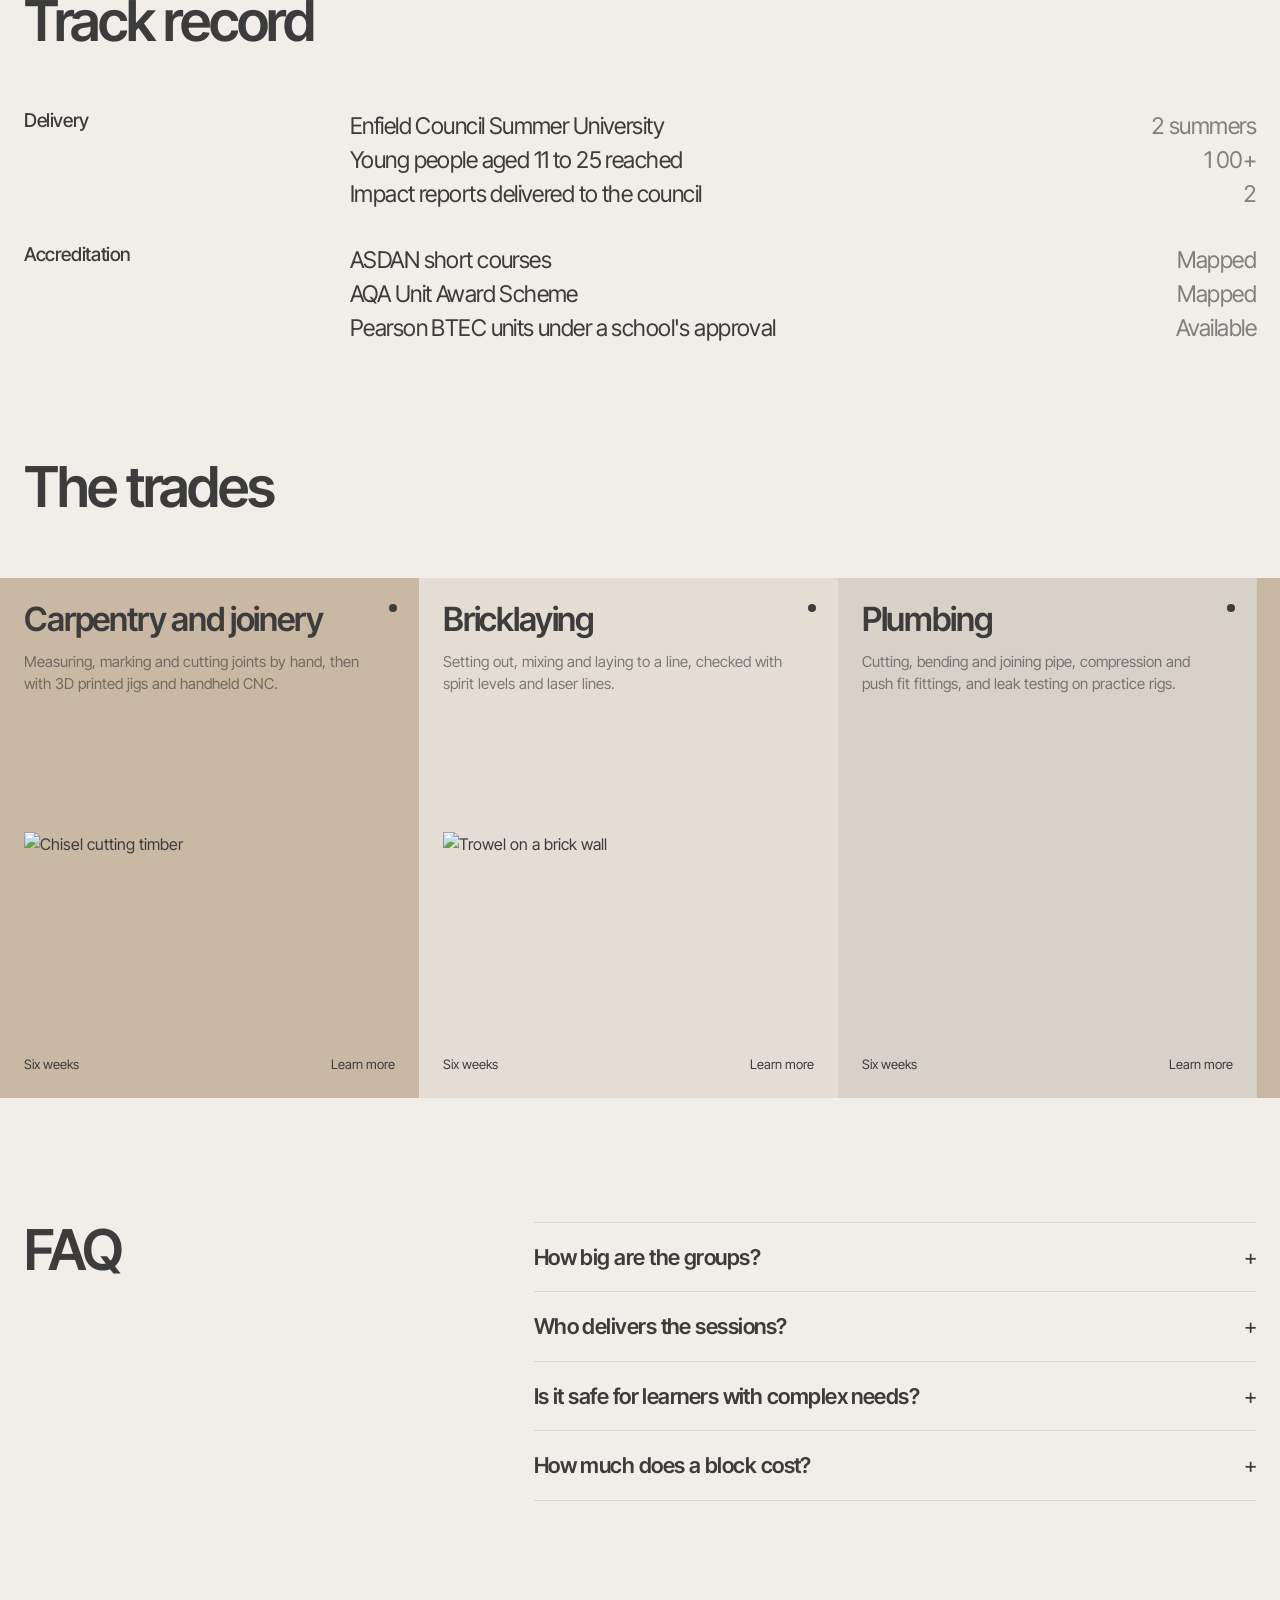
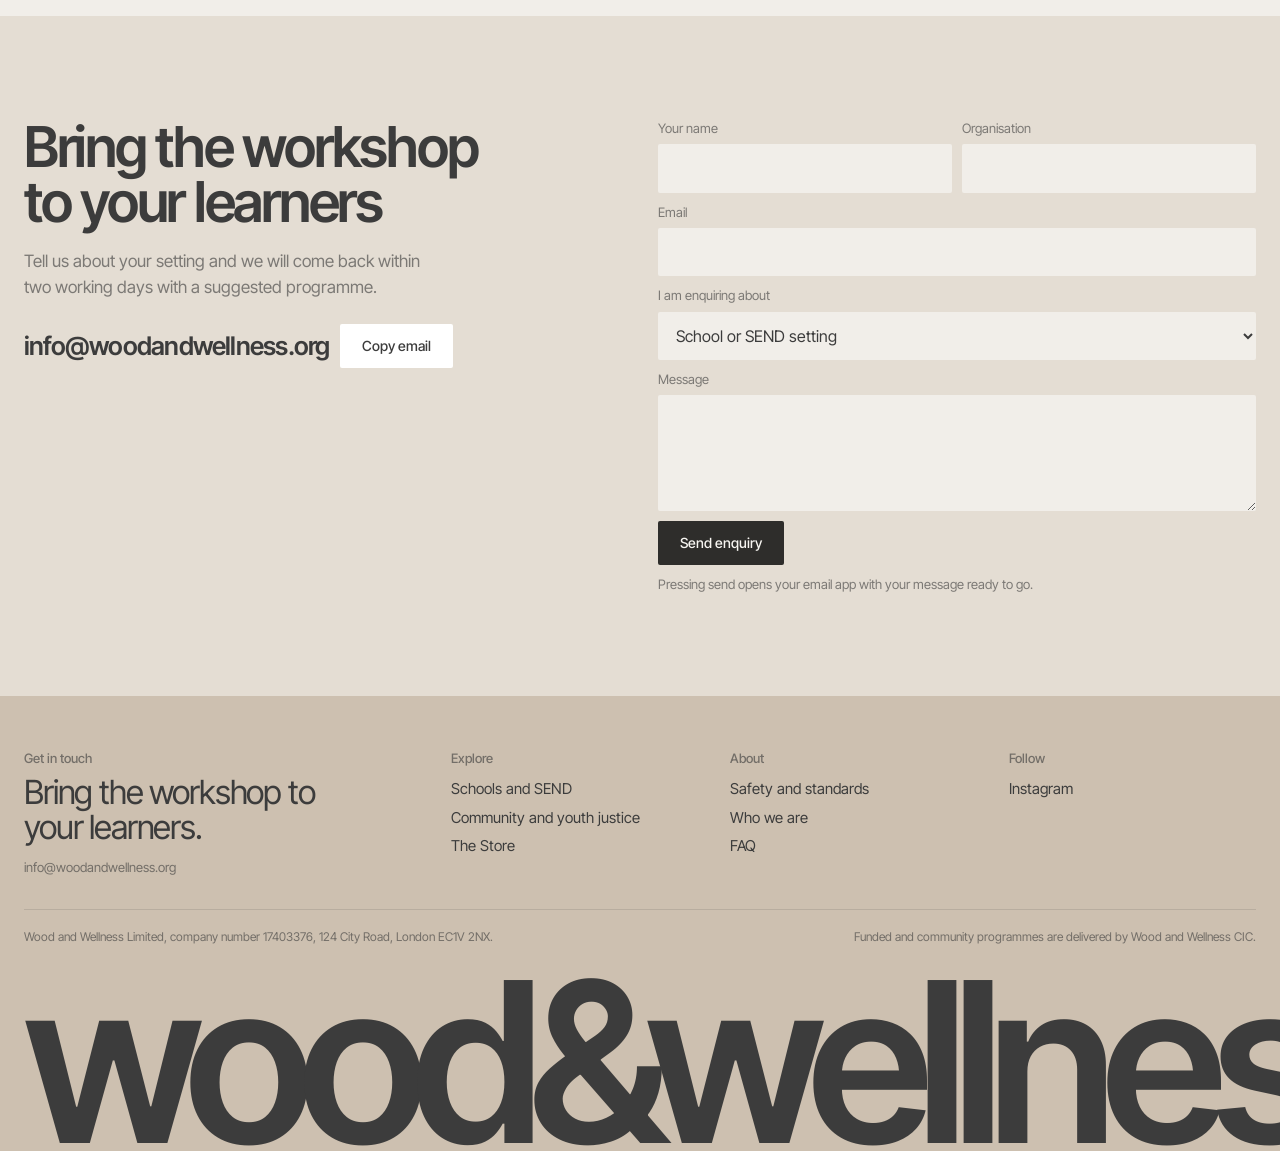
==== commit 47983f16: "Rebuild pages on the Noho layout system: Switzer type, sand panels, split hero mosaic, stock photos " ====
--- a/index.html
+++ b/index.html
@@ -1,318 +1,217 @@
-<!doctype html><html><head><meta charset=utf8><meta name=viewport content="width=device-width,initial-scale=1,viewport-fit=cover"><style>:root{color-scheme:light;box-sizing:border-box;padding-top:env(safe-area-inset-top,0px);padding-bottom:env(safe-area-inset-bottom,0px)}html{scroll-padding-top:env(safe-area-inset-top,0px)}body{margin:0;padding:0;font:14px -apple-system,BlinkMacSystemFont,sans-serif;background:#fff;color:#000}img{max-width:100%}[hidden]:not([hidden=until-found i]){display:none!important}</style></head><body>
-
-
-
-<title>Wood and Wellness Website</title>
+<!doctype html>
+<html lang="en-GB">
+<head>
+<meta charset="utf-8">
+<meta name="viewport" content="width=device-width,initial-scale=1,viewport-fit=cover">
+<meta name="claude:viewport-fit-sides" content="cover">
+<title>Wood and Wellness</title>
 <meta name="description" content="Hands on construction and product design programmes for schools, SEND settings, youth justice and adult learners across London. Traditional craft, modern tools, measured outcomes.">
-<meta property="og:title" content="Wood and Wellness | Traditional craft. Modern tools. Real progress.">
+<meta property="og:title" content="Wood and Wellness">
 <meta property="og:description" content="Hands on construction and product design programmes for schools, SEND settings, youth justice and adult learners across London. Traditional craft, modern tools, measured outcomes.">
 <meta property="og:image" content="https://woodandwellness.org/assets/og.png">
 <meta property="og:type" content="website">
-<meta name="theme-color" content="#3B3420">
+<meta name="theme-color" content="#F1EEE9">
 <link rel="icon" href="assets/og.png">
-<link rel="preconnect" href="https://fonts.googleapis.com">
-<link rel="preconnect" href="https://fonts.gstatic.com" crossorigin>
-<link rel="stylesheet" href="https://fonts.googleapis.com/css2?family=Oswald:wght@500;600;700&family=Nunito+Sans:ital,wght@0,400;0,600;0,700;0,800;1,400&display=swap">
-<link rel="stylesheet" href="assets/css/site.css">
-<link rel="stylesheet" href="https://fonts.googleapis.com/css2?family=Inter:wght@400;500;600;700&family=Newsreader:opsz,wght@6..72,300;6..72,400;6..72,500&display=swap">
-<link rel="stylesheet" href="assets/css/theme-noho.css">
-
-<a href="#main" class="sr-only focus:not-sr-only focus:fixed focus:left-4 focus:top-4 focus:z-50 focus:rounded focus:bg-tan focus:px-4 focus:py-2 focus:text-navy">Skip to content</a>
-<header class="sticky top-0 z-40 border-b border-white/10 bg-navy text-cream">
-  <nav class="wrap flex flex-wrap items-center justify-between gap-x-6 py-2.5" aria-label="Main">
-    <a href="index.html" class="flex items-center gap-3" aria-label="Wood and Wellness home">
-      <img src="assets/logo_navy.png" alt="" width="112" height="240" class="h-12 w-auto">
-      <span class="font-display text-lg uppercase tracking-[.12em] text-cream">Wood <span class="text-tan-light">&amp;</span> Wellness</span>
-    </a>
-    <div class="flex items-center gap-2 md:order-3">
-      <a href="index.html#contact" class="btn-tan hidden !px-4 !py-2 text-sm sm:inline-flex">Get in touch</a>
-      <button type="button" class="hs-collapse-toggle inline-flex size-11 items-center justify-center rounded-md border border-white/20 md:hidden" id="nav-toggle" aria-expanded="false" aria-controls="nav-mobile" aria-label="Open menu" data-hs-collapse="#nav-mobile">
-        <svg class="hs-collapse-open:hidden size-5" viewBox="0 0 24 24" fill="none" stroke="currentColor" stroke-width="2" stroke-linecap="round" aria-hidden="true"><path d="M4 7h16M4 12h16M4 17h16"/></svg>
-        <svg class="hs-collapse-open:block hidden size-5" viewBox="0 0 24 24" fill="none" stroke="currentColor" stroke-width="2" stroke-linecap="round" aria-hidden="true"><path d="M6 6l12 12M18 6L6 18"/></svg>
-      </button>
-    </div>
-    <div class="hidden items-center gap-1 md:order-2 md:flex">
-<a class="rounded-md px-3 py-2 text-[15px] font-semibold transition text-tan-light" href="index.html" aria-current="page">Home</a>
-<a class="rounded-md px-3 py-2 text-[15px] font-semibold transition text-cream/80 hover:text-tan-light" href="schools.html">Schools</a>
-<a class="rounded-md px-3 py-2 text-[15px] font-semibold transition text-cream/80 hover:text-tan-light" href="community.html">Community</a>
-<a class="rounded-md px-3 py-2 text-[15px] font-semibold transition text-cream/80 hover:text-tan-light" href="store.html">Store</a>
-    </div>
-    <div id="nav-mobile" class="hs-collapse hidden w-full overflow-hidden transition-[height] duration-300 md:hidden" aria-labelledby="nav-toggle">
-      <div class="flex flex-col gap-1 pb-4 pt-2">
-<a class="block rounded-md px-3 py-3 text-lg font-semibold bg-white/10 text-tan-light" href="index.html" aria-current="page">Home</a>
-<a class="block rounded-md px-3 py-3 text-lg font-semibold text-cream/90 hover:bg-white/5" href="schools.html">Schools</a>
-<a class="block rounded-md px-3 py-3 text-lg font-semibold text-cream/90 hover:bg-white/5" href="community.html">Community</a>
-<a class="block rounded-md px-3 py-3 text-lg font-semibold text-cream/90 hover:bg-white/5" href="store.html">Store</a>
-        <a href="index.html#contact" class="btn-tan mt-2">Get in touch</a>
-      </div>
-    </div>
+<link rel="preconnect" href="https://api.fontshare.com">
+<link rel="stylesheet" href="https://api.fontshare.com/v2/css?f[]=switzer@400,500,600&display=swap">
+<link rel="stylesheet" href="https://fonts.googleapis.com/css2?family=Inter+Tight:wght@400;500;600&display=swap">
+<link rel="stylesheet" href="assets/css/noho.css">
+</head>
+<body data-page="index">
+<a class="sr" href="#main">Skip to content</a>
+<header class="top gut">
+  <a class="mark" href="index.html" aria-label="Wood and Wellness home"><b>wood</b><i>&amp;</i><b>wellness</b></a>
+  <button class="menu-btn" type="button" id="menu-open" aria-controls="drawer" aria-expanded="false" aria-label="Open menu">
+    <svg viewBox="0 0 24 24" fill="none" stroke="currentColor" stroke-width="2" stroke-linecap="round" aria-hidden="true"><path d="M4 7h16M4 12h16M4 17h16"/></svg>
+  </button>
+</header>
+<div class="drawer gut" id="drawer" hidden>
+  <div class="drawer-head">
+    <a class="mark" href="index.html"><b>wood</b><i>&amp;</i><b>wellness</b></a>
+    <button class="menu-btn" type="button" id="menu-close" aria-label="Close menu">
+      <svg viewBox="0 0 24 24" fill="none" stroke="currentColor" stroke-width="2" stroke-linecap="round" aria-hidden="true"><path d="M6 6l12 12M18 6L6 18"/></svg>
+    </button>
+  </div>
+  <nav aria-label="Main">
+    <a href="index.html" aria-current="page">Home</a>
+    <a href="schools.html">Schools</a>
+    <a href="community.html">Community</a>
+    <a href="store.html">Store</a>
   </nav>
-</header>
+  <div class="drawer-foot small"><span>info@woodandwellness.org</span><a href="https://www.instagram.com/wood_n_wellness/" rel="noopener">Instagram</a><a href="index.html#contact">Get in touch</a></div>
+</div>
 <main id="main">
 
-<!-- HERO -->
-<section class="on-navy relative overflow-hidden bg-navy text-cream">
-  <div class="grain pointer-events-none absolute inset-0" aria-hidden="true"></div>
-  <div class="wrap relative grid items-center gap-12 py-16 md:grid-cols-[1.15fr_.85fr] md:py-24">
-    <div>
-      <p class="eyebrow">Construction and product design education</p>
-      <h1 class="mt-4 text-[clamp(44px,7vw,84px)] font-bold">Traditional craft. <span class="text-tan-light">Modern tools.</span> Real progress.</h1>
-      <p class="mt-6 max-w-xl text-lg text-cream/80 md:text-xl">Hands on, accredited programmes in carpentry, bricklaying, plumbing, electrical and digital making for schools, specialist SEND settings, youth justice services and adult learners across London.</p>
-      <div class="mt-8 flex flex-wrap gap-3">
-        <a href="#contact" class="btn-tan">Book a call</a>
-        <a href="#programmes" class="btn-ghost text-cream">See programmes</a>
-      </div>
-    </div>
-    <!-- Illustration: a housing joint cut by hand beside a 3D printed jig. Swap for a session photo when consent is confirmed. -->
-    <figure class="relative mx-auto w-full max-w-md" aria-hidden="true">
-      <svg viewBox="0 0 420 420" class="w-full" fill="none" stroke-linecap="round" stroke-linejoin="round">
-        <rect x="10" y="10" width="400" height="400" rx="28" fill="#4A4229"/>
-        <g stroke="#C9975B" stroke-width="2" opacity=".28">
-          <path d="M40 40c30 40 10 90 40 140s0 120 30 200"/><path d="M70 30c30 50 20 100 45 150s10 120 40 210"/><path d="M380 30c-25 50-10 110-40 160s-5 120-30 200"/>
-        </g>
-        <!-- tenon saw -->
-        <g transform="translate(78 92) rotate(-14)">
-          <path d="M0 18h150v34L0 40z" fill="#D9DCE3"/>
-          <path d="M0 40l150 12" stroke="#9AA0AD" stroke-width="2"/>
-          <path d="M0 40l6 5 6-4 6 5 6-4 6 5 6-4 6 5 6-4 6 5 6-4 6 5 6-4 6 5 6-4 6 5 6-4 6 5 6-4 6 5 6-4 6 5 6-4 6 5 6-4" stroke="#9AA0AD" stroke-width="1.4"/>
-          <rect x="-4" y="12" width="158" height="9" rx="2" fill="#A8773F"/>
-          <path d="M150 8h44c8 0 12 6 12 14v26c0 8-6 14-14 14h-30l-12-20z" fill="#C9975B"/>
-          <rect x="166" y="22" width="22" height="22" rx="8" fill="#4A4229"/>
-        </g>
-        <!-- board with housing joint -->
-        <g transform="translate(50 210)">
-          <path d="M0 0h320v96H0z" fill="#E2C08F" stroke="#A8773F" stroke-width="3"/>
-          <path d="M130 0v30h56V0" fill="#3B3420" stroke="#A8773F" stroke-width="3"/>
-          <g stroke="#A8773F" stroke-width="1.6" opacity=".7"><path d="M12 30c40 6 80 4 112 10M196 40c40 4 80 0 112 6M12 62c90 10 200 0 296 10M12 84c100 4 200 -4 296 4"/></g>
-        </g>
-        <!-- 3D printed jig -->
-        <g transform="translate(250 150)">
-          <rect x="0" y="0" width="96" height="62" rx="8" fill="#C9975B"/>
-          <g stroke="#A8773F" stroke-width="2"><path d="M0 12h96M0 24h96M0 36h96M0 48h96"/></g>
-          <rect x="24" y="44" width="48" height="18" fill="#4A4229"/>
-        </g>
-        <g font-family="Oswald, Arial Narrow, sans-serif" font-size="16" letter-spacing="2.4" fill="#FBF6EF">
-          <text x="50" y="62">BY HAND</text>
-          <text x="250" y="142">3D PRINTED JIG</text>
-          <text x="50" y="350" fill="#E2C08F">ONE JOINT, TWO WAYS</text>
-        </g>
-      </svg>
-    </figure>
-  </div>
-</section>
-
-<!-- STATS -->
-<section class="border-b border-line bg-paper">
-  <dl class="wrap grid grid-cols-2 gap-6 py-10 md:grid-cols-4">
-    <div><dt class="sr-only">Young people</dt><dd class="font-display text-5xl text-tan-deep">100+</dd><p class="mt-1 text-[15px] text-muted">young people on Enfield Council's Summer University</p></div>
-    <div><dt class="sr-only">Years</dt><dd class="font-display text-5xl text-tan-deep">2</dd><p class="mt-1 text-[15px] text-muted">years running that programme back to back</p></div>
-    <div><dt class="sr-only">Weeks</dt><dd class="font-display text-5xl text-tan-deep">6</dd><p class="mt-1 text-[15px] text-muted">weeks per accredited block, plus a live site visit</p></div>
-    <div><dt class="sr-only">Therapist</dt><dd class="font-display text-5xl text-tan-deep">1</dd><p class="mt-1 text-[15px] text-muted">occupational therapist measuring every learner's progress</p></div>
-  </dl>
-</section>
-
-<!-- WHO WE WORK WITH -->
-<section id="programmes" class="scroll-mt-20 py-20">
-  <div class="wrap">
-    <div class="max-w-2xl">
-      <p class="eyebrow">Programmes</p>
-      <h2 class="mt-3 text-[clamp(32px,5vw,52px)]">We bring the workshop to you</h2>
-      <p class="mt-4 text-lg text-muted">Every programme runs as a ready to go block, with tutors, materials, safety and accreditation handled by us.</p>
-    </div>
-    <div class="mt-12 grid gap-6 md:grid-cols-3">
-      <a href="schools.html" class="card group flex flex-col transition hover:-translate-y-1 hover:border-tan hover:shadow-lg">
-        <span class="inline-flex size-12 items-center justify-center rounded-lg bg-navy text-tan-light"><svg class="size-6" viewBox="0 0 24 24" fill="none" stroke="currentColor" stroke-width="1.8" stroke-linecap="round" stroke-linejoin="round" aria-hidden="true"><path d="M3 10l9-5 9 5-9 5-9-5z"/><path d="M7 12v5c3 2 7 2 10 0v-5"/></svg></span>
-        <h3 class="mt-5 text-2xl">Schools and SEND settings</h3>
-        <p class="mt-3 text-muted">Construction and product design blocks for independent and specialist schools, built around each learner's EHCP.</p>
-        <span class="mt-auto pt-6 font-display uppercase tracking-wider text-tan-deep group-hover:text-tan">For schools &rarr;</span>
-      </a>
-      <a href="community.html#youth-justice" class="card group flex flex-col transition hover:-translate-y-1 hover:border-tan hover:shadow-lg">
-        <span class="inline-flex size-12 items-center justify-center rounded-lg bg-navy text-tan-light"><svg class="size-6" viewBox="0 0 24 24" fill="none" stroke="currentColor" stroke-width="1.8" stroke-linecap="round" stroke-linejoin="round" aria-hidden="true"><path d="M14 4l6 6-9 9H5v-6l9-9z"/><path d="M12 6l6 6"/></svg></span>
-        <h3 class="mt-5 text-2xl">Youth justice</h3>
-        <p class="mt-3 text-muted">Practical making that builds focus, confidence and real skills, with a route on for young people who want to keep going.</p>
-        <span class="mt-auto pt-6 font-display uppercase tracking-wider text-tan-deep group-hover:text-tan">Youth justice &rarr;</span>
-      </a>
-      <a href="community.html#adult" class="card group flex flex-col transition hover:-translate-y-1 hover:border-tan hover:shadow-lg">
-        <span class="inline-flex size-12 items-center justify-center rounded-lg bg-navy text-tan-light"><svg class="size-6" viewBox="0 0 24 24" fill="none" stroke="currentColor" stroke-width="1.8" stroke-linecap="round" stroke-linejoin="round" aria-hidden="true"><circle cx="8" cy="8" r="3"/><circle cx="17" cy="9" r="2.5"/><path d="M3 20c0-3 2.5-5 5-5s5 2 5 5M13.5 20c.3-2.4 1.8-4 3.5-4s3.5 1.6 4 4"/></svg></span>
-        <h3 class="mt-5 text-2xl">Adult and community</h3>
-        <p class="mt-3 text-muted">Beginner friendly product design courses that combine woodworking, 3D printing and electronics, with wellbeing at the centre.</p>
-        <span class="mt-auto pt-6 font-display uppercase tracking-wider text-tan-deep group-hover:text-tan">Community &rarr;</span>
-      </a>
-    </div>
-  </div>
-</section>
-
-<!-- APPROACH -->
-<section id="approach" class="on-navy scroll-mt-20 bg-navy py-20 text-cream">
-  <div class="wrap">
-    <div class="max-w-2xl">
-      <p class="eyebrow">Our approach</p>
-      <h2 class="mt-3 text-[clamp(32px,5vw,52px)]">Cut it by hand. Cut it by machine.</h2>
-      <p class="mt-4 text-lg text-cream/75">Learners do every task the traditional way, then again with the tools the trade uses today. They time it, measure it and decide which a real workshop should use.</p>
-    </div>
-    <div class="mt-12 grid items-stretch gap-4 md:grid-cols-[1fr_auto_1fr]">
-      <div class="rounded-xl border border-white/10 bg-navy-2 p-7">
-        <h3 class="text-2xl text-tan-light">Traditional</h3>
-        <ul class="mt-5 space-y-3 text-cream/85">
-          <li class="flex gap-3"><span class="mt-2.5 size-1.5 shrink-0 rounded-full bg-tan"></span>Saw, chisel and housing joints</li>
-          <li class="flex gap-3"><span class="mt-2.5 size-1.5 shrink-0 rounded-full bg-tan"></span>String line and spirit level</li>
-          <li class="flex gap-3"><span class="mt-2.5 size-1.5 shrink-0 rounded-full bg-tan"></span>Screw terminals and compression joints</li>
-          <li class="flex gap-3"><span class="mt-2.5 size-1.5 shrink-0 rounded-full bg-tan"></span>Plans drawn on paper</li>
-        </ul>
-      </div>
-      <div class="flex items-center justify-center"><span class="inline-flex size-14 items-center justify-center rounded-full border-2 border-tan font-display text-lg text-tan-light">VS</span></div>
-      <div class="rounded-xl border border-tan/40 bg-navy-2 p-7">
-        <h3 class="text-2xl text-tan-light">Modern</h3>
-        <ul class="mt-5 space-y-3 text-cream/85">
-          <li class="flex gap-3"><span class="mt-2.5 size-1.5 shrink-0 rounded-full bg-tan-light"></span>Handheld CNC and 3D printed jigs</li>
-          <li class="flex gap-3"><span class="mt-2.5 size-1.5 shrink-0 rounded-full bg-tan-light"></span>Self levelling laser lines</li>
-          <li class="flex gap-3"><span class="mt-2.5 size-1.5 shrink-0 rounded-full bg-tan-light"></span>Lever connectors and push fit</li>
-          <li class="flex gap-3"><span class="mt-2.5 size-1.5 shrink-0 rounded-full bg-tan-light"></span>Tinkercad, thermal and inspection cameras</li>
-        </ul>
-      </div>
-    </div>
-
-    <h3 class="mt-20 text-3xl">Six weeks, start to finish</h3>
-    <ol class="mt-8 grid gap-6 sm:grid-cols-2 lg:grid-cols-4">
-      <li class="border-t-2 border-tan pt-5"><p class="font-display text-sm tracking-[.2em] text-tan-light">Step 1</p><h4 class="mt-1 font-display text-2xl uppercase">Plan</h4><p class="mt-2 text-cream/75">We review EHCPs with the occupational therapist and set each learner's goals.</p></li>
-      <li class="border-t-2 border-tan pt-5"><p class="font-display text-sm tracking-[.2em] text-tan-light">Step 2</p><h4 class="mt-1 font-display text-2xl uppercase">Build</h4><p class="mt-2 text-cream/75">Weekly 90 minute sessions with a specialist tutor, all tools and materials supplied.</p></li>
-      <li class="border-t-2 border-tan pt-5"><p class="font-display text-sm tracking-[.2em] text-tan-light">Step 3</p><h4 class="mt-1 font-display text-2xl uppercase">Visit</h4><p class="mt-2 text-cream/75">A day on a live building site to see the trade at full scale.</p></li>
-      <li class="border-t-2 border-tan pt-5"><p class="font-display text-sm tracking-[.2em] text-tan-light">Step 4</p><h4 class="mt-1 font-display text-2xl uppercase">Show</h4><p class="mt-2 text-cream/75">A showcase for families and staff, certificates, and a report for every learner.</p></li>
-    </ol>
-  </div>
-</section>
-
-<!-- OUTCOMES -->
-<section id="outcomes" class="scroll-mt-20 py-20">
-  <div class="wrap grid gap-12 lg:grid-cols-[.9fr_1.1fr]">
-    <div>
-      <p class="eyebrow">Measured outcomes</p>
-      <h2 class="mt-3 text-[clamp(32px,5vw,52px)]">Evidence, not just a nice afternoon</h2>
-      <p class="mt-4 text-lg text-muted">An occupational therapist assesses every learner at the start and end of each block. Schools get progress reports mapped to EHCP outcomes, ready for annual reviews.</p>
-      <a href="schools.html#ehcp" class="btn-navy mt-8">How the reports work</a>
-    </div>
-    <ul class="grid gap-4 sm:grid-cols-2">
-      <li class="card"><h3 class="text-xl">Fine motor skills</h3><p class="mt-1 text-muted">Grip, precision, tool control</p></li>
-      <li class="card"><h3 class="text-xl">Gross motor skills</h3><p class="mt-1 text-muted">Lifting, posture, coordination</p></li>
-      <li class="card"><h3 class="text-xl">Motor planning</h3><p class="mt-1 text-muted">Sequencing a task end to end</p></li>
-      <li class="card"><h3 class="text-xl">Bilateral coordination</h3><p class="mt-1 text-muted">Two handed tool use</p></li>
-      <li class="card"><h3 class="text-xl">Sensory regulation</h3><p class="mt-1 text-muted">Noise, texture, focus</p></li>
-      <li class="card"><h3 class="text-xl">Confidence and teamwork</h3><p class="mt-1 text-muted">Roles, reflection, pride in work</p></li>
-    </ul>
-  </div>
-</section>
-
-<!-- SAFETY AND STANDARDS -->
-<section id="safety" class="scroll-mt-20 border-y border-line bg-paper py-20">
-  <div class="wrap">
-    <div class="max-w-2xl">
-      <p class="eyebrow">Safety and standards</p>
-      <h2 class="mt-3 text-[clamp(32px,5vw,52px)]">Safe to say yes to</h2>
-      <p class="mt-4 text-lg text-muted">Schools, councils and funders need to know practical work is properly managed. Here is what sits behind every session.</p>
-    </div>
-    <div class="mt-12 grid gap-5 sm:grid-cols-2 lg:grid-cols-4">
-      <div class="card"><p class="font-display text-3xl text-tan-deep">£5m</p><h3 class="mt-2 text-lg">Public liability</h3><p class="mt-1 text-[15px] text-muted">Plus £10m employer's liability insurance.</p></div>
-      <div class="card"><p class="font-display text-3xl text-tan-deep">DBS</p><h3 class="mt-2 text-lg">Enhanced checks</h3><p class="mt-1 text-[15px] text-muted">Every tutor and facilitator, with child and adult safeguarding training.</p></div>
-      <div class="card"><p class="font-display text-3xl text-tan-deep">RAMS</p><h3 class="mt-2 text-lg">Full risk assessments</h3><p class="mt-1 text-[15px] text-muted">Written for each trade, each tool and each venue before work begins.</p></div>
-      <div class="card"><p class="font-display text-3xl text-tan-deep">Units</p><h3 class="mt-2 text-lg">Accredited learning</h3><p class="mt-1 text-[15px] text-muted">Learner achievement recognised through ASDAN and the AQA Unit Award Scheme.</p></div>
-    </div>
-    <p class="mt-8 text-[15px] text-muted">Our safeguarding policy, insurance certificates and risk assessments are available on request. Email <a class="font-semibold text-ink underline underline-offset-4" href="mailto:info@woodandwellness.org?subject=Policy%20request">info@woodandwellness.org</a>.</p>
-  </div>
-</section>
-
-<!-- ABOUT -->
-<section id="about" class="scroll-mt-20 py-20">
-  <div class="wrap grid items-center gap-12 md:grid-cols-[.8fr_1.2fr]">
-    <div class="mx-auto w-full max-w-sm overflow-hidden rounded-2xl bg-navy">
-      <img src="assets/og.png" alt="Wood and Wellness logo: wood grain lines above the words wood and wellness" width="1080" height="1080" class="w-full" >
-    </div>
-    <div>
-      <p class="eyebrow">About us</p>
-      <h2 class="mt-3 text-[clamp(32px,5vw,52px)]">Making as wellbeing, and as a way into work</h2>
-      <div class="mt-5 space-y-4 text-lg text-muted">
-        <p>Wood and Wellness began with a simple idea: making things with your hands is good for you. Today we run accredited construction and product design programmes across London, from specialist schools to community workshops.</p>
-        <p>Every block is designed by us, delivered by qualified tutors, and backed by safeguarding, insurance and clear risk assessments, so settings can offer real trade skills without building a department from scratch.</p>
-        <p>We work as two organisations. <strong class="text-ink">Wood and Wellness CIC</strong> runs funded and community programmes. <strong class="text-ink">Wood and Wellness Limited</strong> holds our contracts with schools.</p>
-      </div>
-      <p class="mt-6 font-display text-xl uppercase tracking-wider">Kojo Sarpong <span class="text-tan-deep">Founder and Director</span></p>
-    </div>
-  </div>
-</section>
-
-<!-- CONTACT -->
-<section id="contact" class="on-navy scroll-mt-20 bg-navy py-20 text-cream">
-  <div class="wrap grid gap-12 lg:grid-cols-[.9fr_1.1fr]">
-    <div>
-      <p class="eyebrow">Get in touch</p>
-      <h2 class="mt-3 text-[clamp(32px,5vw,52px)]">Bring the workshop to your learners</h2>
-      <p class="mt-4 text-lg text-cream/75">Tell us about your setting and we will come back within two working days with a suggested programme.</p>
-      <p class="mt-8"><a class="font-display text-2xl tracking-wide text-tan-light underline-offset-8 hover:underline" href="mailto:info@woodandwellness.org">info@woodandwellness.org</a></p>
-    </div>
-    <form id="enquiry" class="grid gap-4 rounded-2xl bg-navy-2 p-6 sm:grid-cols-2 sm:p-8" novalidate>
-      <label class="grid gap-1.5 text-sm font-semibold">Your name<input name="name" required autocomplete="name" class="rounded-md border border-white/15 bg-navy px-3 py-3 text-base font-normal text-cream placeholder:text-cream/40 focus:border-tan focus:ring-tan"></label>
-      <label class="grid gap-1.5 text-sm font-semibold">Organisation<input name="organisation" autocomplete="organization" class="rounded-md border border-white/15 bg-navy px-3 py-3 text-base font-normal text-cream focus:border-tan focus:ring-tan"></label>
-      <label class="grid gap-1.5 text-sm font-semibold sm:col-span-2">Email<input name="email" type="email" required autocomplete="email" class="rounded-md border border-white/15 bg-navy px-3 py-3 text-base font-normal text-cream focus:border-tan focus:ring-tan"></label>
-      <label class="grid gap-1.5 text-sm font-semibold sm:col-span-2">I am enquiring about
-        <select name="type" class="rounded-md border border-white/15 bg-navy px-3 py-3 text-base font-normal text-cream focus:border-tan focus:ring-tan">
-          <option>School or SEND setting</option><option>Youth justice</option><option>Adult or community</option><option>Partnership or sponsorship</option><option>The Store</option><option>Something else</option>
-        </select>
-      </label>
-      <label class="grid gap-1.5 text-sm font-semibold sm:col-span-2">Message<textarea name="message" rows="4" class="rounded-md border border-white/15 bg-navy px-3 py-3 text-base font-normal text-cream focus:border-tan focus:ring-tan"></textarea></label>
-      <div class="sm:col-span-2"><button type="submit" class="btn-tan w-full sm:w-auto">Send enquiry</button>
-      <p id="formnote" class="mt-3 text-sm text-cream/60">Pressing send opens your email app with your message ready to go.</p></div>
+<section class="hero">
+  <div class="hero-copy gut">
+    <div>
+      <h1 class="h-xl">We teach traditional craft with modern tools, so learners make real progress</h1>
+      <p class="lead">Accredited carpentry, bricklaying, plumbing, electrical and digital making for schools, SEND settings, youth justice and adult learners across London.</p>
+      <div class="hero-actions"><a class="btn btn-dark" href="#contact">Book a call</a><a class="btn btn-light" href="#programmes">See programmes</a></div>
+    </div>
+    <p class="small">Construction and product design education, London</p>
+  </div>
+  <div class="hero-media">
+    <div class="mosaic">
+      <div class="tile t-mustard"><img src="https://images.unsplash.com/photo-1687422810663-c316494f725a?auto=format&fit=crop&w=420&q=72&h=525" alt="Woodworker smiling at his bench" loading="eager"></div>
+      <div class="tile t-clay"><img src="https://images.unsplash.com/photo-1621905252472-943afaa20e20?auto=format&fit=crop&w=420&q=72&h=525" alt="Builder holding a yellow hard hat" loading="eager"></div>
+      <div class="gap"></div><div class="gap"></div>
+      <div class="gap"></div>
+      <div class="tile t-lilac"><img src="https://images.unsplash.com/photo-1669752348267-367cc9f34138?auto=format&fit=crop&w=420&q=72&h=525" alt="Maker smiling in a workshop" loading="eager"></div>
+      <div class="tile t-olive"><img src="https://images.unsplash.com/photo-1615829949748-dbece8ce2e5c?auto=format&fit=crop&w=420&q=72&h=525" alt="Young man smiling with a length of timber" loading="eager"></div>
+      <div class="tile t-mustard"><img src="https://images.unsplash.com/photo-1754774674824-1530f7e46176?auto=format&fit=crop&w=420&q=72&h=525" alt="Woman leaning on a workbench, laughing" loading="eager"></div>
+      <div class="tile t-sage"><img src="https://images.unsplash.com/photo-1621905252507-b35492cc74b4?auto=format&fit=crop&w=420&q=72&h=525" alt="Builder in a hard hat beside a brick wall" loading="eager"></div>
+      <div class="tile t-sky"><img src="https://images.unsplash.com/photo-1733186718279-0936826f09a0?auto=format&fit=crop&w=420&q=72&h=525" alt="Craftsman working wood on a bench" loading="eager"></div>
+    </div>
+  </div>
+</section>
+
+<section class="statement gut">
+  <p>Learners cut every joint by hand <span class="chip"><img src="https://images.unsplash.com/photo-1497219055242-93359eeed651?auto=format&fit=crop&w=160&q=72&h=110" alt="Chisel cutting into timber"></span> then again with handheld CNC <span class="chip"><img src="https://images.unsplash.com/photo-1726912005253-7ff8a31428e9?auto=format&fit=crop&w=160&q=72&h=110" alt="Hands guiding wood through a machine"></span> and 3D printed jigs <span class="chip"><img src="https://images.unsplash.com/photo-1758435170505-e9b2772348c1?auto=format&fit=crop&w=160&q=72&h=110" alt="A 3D printer on a workbench"></span>, and decide which a real workshop should use</p>
+</section>
+
+<section class="panels" id="programmes">
+  <article class="panel a gut">
+    <p class="panel-tag">For schools and SEND settings</p>
+    <div class="panel-img"><img src="https://images.unsplash.com/photo-1701850009190-2859ba2aeea6?auto=format&fit=crop&w=900&q=72&h=1125" alt="Hands laying a brick on fresh mortar"></div>
+    <div class="panel-bar">
+      <div><p class="small soft">Six week accredited blocks</p><h2 class="h-md">Your construction department, ready to run</h2></div>
+      <div class="btns"><a class="btn btn-light" href="schools.html">Learn more</a><a class="btn btn-dark" href="#contact">Book</a></div>
+    </div>
+  </article>
+  <article class="panel b gut">
+    <p class="panel-tag">For youth justice and communities</p>
+    <div class="panel-img"><img src="https://images.unsplash.com/photo-1698768196149-bb0d8990ab78?auto=format&fit=crop&w=900&q=72&h=1125" alt="Maker shaping a piece of wood"></div>
+    <div class="panel-bar">
+      <div><p class="small soft">Small groups, real products</p><h2 class="h-md">Making as wellbeing, and a way into work</h2></div>
+      <div class="btns"><a class="btn btn-light" href="community.html">Learn more</a><a class="btn btn-dark" href="#contact">Partner</a></div>
+    </div>
+  </article>
+</section>
+
+<section class="sec gut" id="standards">
+  <div class="sec-head"><h2 class="h-lg">Safe to say yes to</h2><p>Schools, councils and funders need to know practical work is properly managed. This sits behind every session.</p></div>
+  <div class="rows">
+    <div class="row"><span class="k">Insurance</span><span class="v">£5m public liability</span><span class="d">Plus £10m employer's liability.</span></div>
+    <div class="row"><span class="k">People</span><span class="v">Enhanced DBS for every tutor</span><span class="d">With child and adult safeguarding training.</span></div>
+    <div class="row"><span class="k">Planning</span><span class="v">Risk assessed, tool by tool</span><span class="d">Written for each trade, each tool and each venue before work begins.</span></div>
+    <div class="row"><span class="k">Recognition</span><span class="v">ASDAN and AQA Unit Awards</span><span class="d">Every learner can gain credit for what they make.</span></div>
+  </div>
+  <p class="small soft" style="margin-top:20px">Safeguarding policy, insurance certificates and risk assessments are available on request.</p>
+</section>
+
+<section class="sec gut" style="padding-top:0">
+  <div class="sec-head"><h2 class="h-lg">Six weeks, start to finish</h2><p>Every block runs ready to go, with tutors, materials, safety and accreditation handled by us.</p></div>
+  <ol class="steps">
+    <li class="step"><span class="n">Week 0</span><img src="https://images.unsplash.com/photo-1612300330496-9616c05e06aa?auto=format&fit=crop&w=700&q=72&h=467" alt="Planning at a workshop table"><h3 class="h-sm">Plan</h3><p>We review EHCPs with our occupational therapist and set each learner's goals.</p></li>
+    <li class="step"><span class="n">Weeks 1 to 5</span><img src="https://images.unsplash.com/photo-1679797850019-3d0d8659a695?auto=format&fit=crop&w=700&q=72&h=467" alt="Hands cutting a joint"><h3 class="h-sm">Build</h3><p>Weekly sessions with a specialist tutor, all tools, materials and PPE supplied.</p></li>
+    <li class="step"><span class="n">Site day</span><img src="https://images.unsplash.com/photo-1617720356637-6264c1c0b4bb?auto=format&fit=crop&w=700&q=72&h=467" alt="Builder laying blocks on site"><h3 class="h-sm">Visit</h3><p>A day on a live building site to see the trade at full scale.</p></li>
+    <li class="step"><span class="n">Week 6</span><img src="https://images.unsplash.com/photo-1612299065617-f883adb67bd1?auto=format&fit=crop&w=700&q=72&h=467" alt="Maker smiling in a studio"><h3 class="h-sm">Show</h3><p>A showcase for families and staff, certificates, and a report for every learner.</p></li>
+  </ol>
+</section>
+
+<section class="sec gut" style="padding-top:0">
+  <div class="sec-head"><h2 class="h-lg">Evidence, not just a nice afternoon</h2><p>An occupational therapist assesses every learner at the start and end of each block. Schools get progress reports mapped to EHCP outcomes, ready for annual reviews.</p></div>
+  <ul class="cards">
+    <li class="card"><p class="small soft">Measured</p><h3 class="h-sm">Fine motor skills</h3><p>Grip, precision and tool control.</p></li>
+    <li class="card"><p class="small soft">Measured</p><h3 class="h-sm">Gross motor skills</h3><p>Lifting, posture and coordination.</p></li>
+    <li class="card"><p class="small soft">Measured</p><h3 class="h-sm">Motor planning</h3><p>Sequencing a task from start to finish.</p></li>
+    <li class="card"><p class="small soft">Measured</p><h3 class="h-sm">Bilateral coordination</h3><p>Using both hands together on a tool.</p></li>
+    <li class="card"><p class="small soft">Measured</p><h3 class="h-sm">Sensory regulation</h3><p>Noise, texture and focus in a working space.</p></li>
+    <li class="card"><p class="small soft">Measured</p><h3 class="h-sm">Confidence and teamwork</h3><p>Roles, reflection and pride in work.</p></li>
+  </ul>
+</section>
+
+<section class="about" id="about">
+  <div class="gut">
+    <div class="about-top"><img src="https://images.unsplash.com/photo-1590880795696-20c7dfadacde?auto=format&fit=crop&w=300&q=72&h=300" alt="Tools laid out on a workshop table"><p><b>Kojo Sarpong</b><br>Founder and Director</p><p>Wood and Wellness began with a simple idea: making things with your hands is good for you. It started as peer support for fathers and grew into accredited programmes across London.</p></div>
+    <p class="h-md">Making as wellbeing, and as a way into work</p>
+  </div>
+  <div class="gut">
+    <div class="about-top"><img src="https://images.unsplash.com/photo-1721508490082-2c32c0abf8dd?auto=format&fit=crop&w=300&q=72&h=300" alt="Hands working a piece of timber"><p><b>Two organisations</b><br>One team</p><p>Wood and Wellness CIC runs funded and community programmes. Wood and Wellness Limited holds our contracts with schools.</p></div>
+    <p class="h-md">Real trade skills without building a department from scratch</p>
+  </div>
+</section>
+
+<section class="sec gut">
+  <h2 class="h-lg" style="margin-bottom:clamp(36px,5vw,64px)">Track record</h2>
+  <div class="biglist">
+    <div class="grp"><h3>Delivery</h3><ul><li><span>Enfield Council Summer University</span><span>2 summers</span></li><li><span>Young people aged 11 to 25 reached</span><span>100+</span></li><li><span>Impact reports delivered to the council</span><span>2</span></li></ul></div>
+    <div class="grp"><h3>Accreditation</h3><ul><li><span>ASDAN short courses</span><span>Mapped</span></li><li><span>AQA Unit Award Scheme</span><span>Mapped</span></li><li><span>Pearson BTEC units under a school's approval</span><span>Available</span></li></ul></div>
+  </div>
+</section>
+
+<section class="sec" style="padding-top:0">
+  <h2 class="h-lg gut" style="margin-bottom:clamp(36px,5vw,64px)">The trades</h2>
+  <div class="stack gut">
+    <a class="story" href="schools.html#trades" style="text-decoration:none"><h3 class="h-md">Carpentry and joinery</h3><p>Measuring, marking and cutting joints by hand, then with 3D printed jigs and handheld CNC.</p><img src="https://images.unsplash.com/photo-1497219055242-93359eeed651?auto=format&fit=crop&w=800&q=72&h=450" alt="Chisel cutting timber"><div class="meta"><span>Six weeks</span><span>Learn more</span></div></a>
+    <a class="story" href="schools.html#trades" style="text-decoration:none"><h3 class="h-md">Bricklaying</h3><p>Setting out, mixing and laying to a line, checked with spirit levels and laser lines.</p><img src="https://images.unsplash.com/photo-1704005445445-2747074be8ac?auto=format&fit=crop&w=800&q=72&h=450" alt="Trowel on a brick wall"><div class="meta"><span>Six weeks</span><span>Learn more</span></div></a>
+    <a class="story" href="schools.html#trades" style="text-decoration:none"><h3 class="h-md">Plumbing</h3><p>Cutting, bending and joining pipe, compression and push fit fittings, and leak testing on practice rigs.</p><div class="meta" style="margin-top:auto"><span>Six weeks</span><span>Learn more</span></div></a>
+    <a class="story" href="schools.html#trades" style="text-decoration:none"><h3 class="h-md">Electrical</h3><p>Circuits, switches and safe wiring practice on low voltage training boards.</p><div class="meta" style="margin-top:auto"><span>Six weeks</span><span>Learn more</span></div></a>
+    <a class="story" href="schools.html#trades" style="text-decoration:none"><h3 class="h-md">3D printing and digital making</h3><p>Designing in Tinkercad and combining printed parts with timber to make lamps and coat stands.</p><img src="https://images.unsplash.com/photo-1611117775350-ac3950990985?auto=format&fit=crop&w=800&q=72&h=450" alt="A row of 3D printers"><div class="meta"><span>Six weeks</span><span>Learn more</span></div></a>
+  </div>
+</section>
+
+<section class="sec gut" id="faq" style="padding-top:0">
+  <div class="faq">
+    <h2 class="h-lg">FAQ</h2>
+    <div>
+      <details><summary>How big are the groups?</summary><p>Small, so every learner gets time on the tools. We agree numbers with you based on your learners' needs and the space.</p></details>
+      <details><summary>Who delivers the sessions?</summary><p>A specialist tutor for each trade, supported by our occupational therapist. Everyone holds an enhanced DBS check and has child and adult safeguarding training.</p></details>
+      <details><summary>Is it safe for learners with complex needs?</summary><p>Yes. Every tool and task has a written risk assessment, sessions are planned around each EHCP, and electrical work uses low voltage boards.</p></details>
+      <details><summary>How much does a block cost?</summary><p>Every setting is different, so we quote for your learners and the trades you choose. Get in touch and we will send a suggested programme within two working days.</p></details>
+    </div>
+  </div>
+</section>
+
+<section class="contact" id="contact">
+  <div class="contact-grid gut">
+    <div>
+      <h2 class="h-lg">Bring the workshop to your learners</h2>
+      <p class="soft" style="margin-top:20px;max-width:40ch;font-size:17px">Tell us about your setting and we will come back within two working days with a suggested programme.</p>
+      <div class="copyline"><code>info@woodandwellness.org</code><button class="btn btn-light" type="button" id="copy-email">Copy email</button></div>
+    </div>
+    <form class="form" id="enquiry" novalidate>
+      <label for="f-name">Your name<input id="f-name" name="name" required autocomplete="name"></label>
+      <label for="f-org">Organisation<input id="f-org" name="organisation" autocomplete="organization"></label>
+      <label class="full" for="f-email">Email<input id="f-email" name="email" type="email" required autocomplete="email"></label>
+      <label class="full" for="f-type">I am enquiring about<select id="f-type" name="type"><option>School or SEND setting</option><option>Youth justice</option><option>Adult or community</option><option>Partnership or sponsorship</option><option>The Store</option><option>Something else</option></select></label>
+      <label class="full" for="f-msg">Message<textarea id="f-msg" name="message" rows="4"></textarea></label>
+      <div class="full"><button class="btn btn-dark" type="submit">Send enquiry</button><p id="formnote" class="small soft" style="margin-top:10px">Pressing send opens your email app with your message ready to go.</p></div>
     </form>
   </div>
 </section>
 </main>
-<footer class="bg-navy text-cream/80">
-  <div class="wrap grid gap-10 py-14 md:grid-cols-[1.4fr_1fr_1fr]">
-    <div>
-      <a href="index.html" class="inline-flex items-center gap-3">
-        <img src="assets/logo_tan.png" alt="" width="112" height="240" class="h-14 w-auto">
-        <span class="font-display text-xl uppercase tracking-[.12em] text-cream">Wood <span class="text-tan-light">&amp;</span> Wellness</span>
-      </a>
-      <p class="mt-4 max-w-sm text-[15px]">Hands on construction and product design education for schools, SEND settings, youth justice and adult learners across London and the South East.</p>
-      <p class="mt-4 text-[15px]"><a class="font-semibold text-tan-light underline-offset-4 hover:underline" href="mailto:info@woodandwellness.org">info@woodandwellness.org</a></p>
-    </div>
-    <div>
-      <h2 class="text-sm tracking-[.16em] text-tan-light">Explore</h2>
-      <ul class="mt-4 space-y-2 text-[15px]">
-        <li><a class="hover:text-tan-light" href="schools.html">Schools and SEND</a></li>
-        <li><a class="hover:text-tan-light" href="community.html">Community and youth justice</a></li>
-        <li><a class="hover:text-tan-light" href="store.html">The Store</a></li>
-        <li><a class="hover:text-tan-light" href="index.html#safety">Safety and standards</a></li>
-        <li><a class="hover:text-tan-light" href="index.html#contact">Get in touch</a></li>
-      </ul>
-    </div>
-    <div>
-      <h2 class="text-sm tracking-[.16em] text-tan-light">Follow</h2>
-      <ul class="mt-4 space-y-2 text-[15px]">
-        <li><a class="hover:text-tan-light" href="https://www.instagram.com/wood_n_wellness/" rel="noopener">Instagram @wood_n_wellness</a></li>
-      </ul>
-    </div>
-  </div>
-  <div class="border-t border-white/10">
-    <div class="wrap flex flex-col gap-2 py-6 text-[13px] text-cream/60 md:flex-row md:justify-between">
-      <p>Wood and Wellness Limited, company number 17403376, 124 City Road, London EC1V 2NX.</p>
-      <p>Funded and community programmes are delivered by Wood and Wellness CIC.</p>
-    </div>
-  </div>
-  <div class="footer-bigtype" aria-hidden="true">Wood <span>&amp;</span> Wellness</div>
+<footer class="foot">
+  <div class="foot-grid gut">
+    <div>
+      <h4>Get in touch</h4>
+      <p class="h-md" style="max-width:16ch">Bring the workshop to your learners.</p>
+      <p class="small soft" style="margin-top:14px">info@woodandwellness.org</p>
+    </div>
+    <div><h4>Explore</h4><ul><li><a href="schools.html">Schools and SEND</a></li><li><a href="community.html">Community and youth justice</a></li><li><a href="store.html">The Store</a></li></ul></div>
+    <div><h4>About</h4><ul><li><a href="index.html#standards">Safety and standards</a></li><li><a href="index.html#about">Who we are</a></li><li><a href="index.html#faq">FAQ</a></li></ul></div>
+    <div><h4>Follow</h4><ul><li><a href="https://www.instagram.com/wood_n_wellness/" rel="noopener">Instagram</a></li></ul></div>
+  </div>
+  <div class="gut"><div class="foot-legal"><p>Wood and Wellness Limited, company number 17403376, 124 City Road, London EC1V 2NX.</p><p>Funded and community programmes are delivered by Wood and Wellness CIC.</p></div></div>
+  <div class="foot-word gut" aria-hidden="true">wood&amp;wellness</div>
 </footer>
-<script src="assets/js/preline-collapse.js"></script>
-<script src="assets/js/preline-accordion.js"></script>
 <script>
 (function(){
-  var f=document.getElementById('enquiry'); if(!f) return;
+  var d=document.getElementById('drawer'),o=document.getElementById('menu-open'),c=document.getElementById('menu-close');
+  function set(v){d.hidden=!v;o.setAttribute('aria-expanded',v);document.body.style.overflow=v?'hidden':'';if(v)c.focus();else o.focus();}
+  o.addEventListener('click',function(){set(true)});c.addEventListener('click',function(){set(false)});
+  document.addEventListener('keydown',function(e){if(e.key==='Escape'&&!d.hidden)set(false)});
+  var f=document.getElementById('enquiry');if(!f)return;
   f.addEventListener('submit',function(e){e.preventDefault();
     var g=function(n){return (f.elements[n]&&f.elements[n].value)||''};
     var body='Name: '+g('name')+'\nOrganisation: '+g('organisation')+'\nEmail: '+g('email')+'\nEnquiry: '+g('type')+'\n\n'+g('message');
     window.location.href='mailto:info@woodandwellness.org?subject='+encodeURIComponent('Website enquiry: '+g('type'))+'&body='+encodeURIComponent(body);
-    document.getElementById('formnote').textContent='Your email app should open with your message ready to send. If it does not, email info@woodandwellness.org directly.';
-  });
+    document.getElementById('formnote').textContent='Your email app should open with your message ready. If it does not, email info@woodandwellness.org.';});
+  var b=document.getElementById('copy-email');if(b)b.addEventListener('click',function(){
+    var t='info@woodandwellness.org';var done=function(){b.textContent='Copied'};
+    if(navigator.clipboard)navigator.clipboard.writeText(t).then(done,function(){});});
 })();
 </script>
-
-
-
-</body></html>+</body>
+</html>
--- a/assets/css/noho.css
+++ b/assets/css/noho.css
@@ -0,0 +1,233 @@
+/* Wood and Wellness, Noho layout system.
+   Flat sand panels, one grotesk (Switzer), giant tight headlines, split screens. */
+:root {
+  --bg: #F1EEE9;        /* page */
+  --panel: #E4DDD3;     /* light sand panel */
+  --panel-2: #C8B8A4;   /* deep sand panel */
+  --panel-3: #D7D1C7;   /* hairline panel */
+  --foot: #CDC0B0;      /* footer */
+  --ink: #3C3C3C;
+  --ink-soft: rgba(60, 60, 60, .62);
+  --line: rgba(60, 60, 60, .14);
+  --btn-dark: #2E2D2B;
+  --btn-dark-ink: #F7F5F1;
+  --btn-light: #FFFFFF;
+  --tile-olive: #8A8C4E; --tile-lilac: #AB9EC6; --tile-mustard: #D8B24A;
+  --tile-clay: #B8654A; --tile-sage: #A9B39A; --tile-sky: #9DB7C9;
+  --font: "Switzer", "Inter Tight", "Helvetica Neue", Arial, sans-serif;
+  color-scheme: light;
+}
+@media (prefers-color-scheme: dark) {
+  :root:not([data-theme="light"]) {
+    --bg: #1E1D1B; --panel: #2A2826; --panel-2: #3A352F; --panel-3: #33302C; --foot: #2F2B26;
+    --ink: #ECE7DF; --ink-soft: rgba(236, 231, 223, .62); --line: rgba(236, 231, 223, .14);
+    --btn-dark: #ECE7DF; --btn-dark-ink: #1E1D1B; --btn-light: #3A352F; color-scheme: dark;
+  }
+}
+:root[data-theme="dark"] {
+  --bg: #1E1D1B; --panel: #2A2826; --panel-2: #3A352F; --panel-3: #33302C; --foot: #2F2B26;
+  --ink: #ECE7DF; --ink-soft: rgba(236, 231, 223, .62); --line: rgba(236, 231, 223, .14);
+  --btn-dark: #ECE7DF; --btn-dark-ink: #1E1D1B; --btn-light: #3A352F; color-scheme: dark;
+}
+
+*, *::before, *::after { box-sizing: border-box; }
+html { scroll-behavior: smooth; }
+body { margin: 0; background: var(--bg); color: var(--ink); font: 400 16px/1.5 var(--font); -webkit-font-smoothing: antialiased; }
+img { display: block; max-width: 100%; }
+a { color: inherit; }
+h1, h2, h3, h4, p, ul, ol, dl, dd, figure { margin: 0; }
+ul, ol { padding: 0; list-style: none; }
+h1, h2, h3, h4 { font-weight: 600; letter-spacing: -0.04em; line-height: .98; text-wrap: balance; }
+.h-xl { font-size: clamp(40px, 5.2vw, 82px); }
+.h-lg { font-size: clamp(36px, 4.4vw, 68px); }
+.h-md { font-size: clamp(26px, 2.6vw, 40px); letter-spacing: -0.035em; line-height: 1.04; }
+.h-sm { font-size: 21px; letter-spacing: -0.02em; line-height: 1.15; }
+.small { font-size: 13px; line-height: 1.45; }
+.soft { color: var(--ink-soft); }
+.gut { padding-left: max(16px, env(safe-area-inset-left, 0px)); padding-right: max(16px, env(safe-area-inset-right, 0px)); }
+@media (min-width: 900px) { .gut { padding-left: max(24px, env(safe-area-inset-left, 0px)); padding-right: max(24px, env(safe-area-inset-right, 0px)); } }
+:focus-visible { outline: 2px solid var(--ink); outline-offset: 3px; }
+.sr { position: absolute; width: 1px; height: 1px; overflow: hidden; clip: rect(0 0 0 0); white-space: nowrap; }
+
+/* Header: wordmark left, square menu button right, floats over the page */
+.top { position: sticky; top: env(safe-area-inset-top, 0px); z-index: 30; display: flex; justify-content: space-between; align-items: center; padding-block: 14px; pointer-events: none; }
+.top > * { pointer-events: auto; }
+body::before { content: ""; position: fixed; inset: 0 0 auto; height: env(safe-area-inset-top, 0px); z-index: 40; background: var(--bg); }
+.mark { display: inline-flex; align-items: center; gap: 8px; text-decoration: none; font-weight: 600; font-size: 19px; letter-spacing: -0.045em; }
+.mark img { height: 30px; width: auto; }
+.mark b { font-weight: 600; }
+.mark i { font-style: normal; color: var(--ink-soft); }
+.menu-btn { width: 40px; height: 40px; display: grid; place-items: center; background: var(--btn-light); border: 0; color: var(--ink); cursor: pointer; border-radius: 2px; }
+.menu-btn svg { width: 18px; height: 18px; }
+.drawer { position: fixed; inset: 0; z-index: 50; background: var(--panel); display: flex; flex-direction: column; padding-block: max(14px, env(safe-area-inset-top, 0px)) 28px; }
+.drawer-head { display: flex; justify-content: space-between; align-items: center; }
+.drawer nav { margin-top: auto; display: grid; gap: 4px; }
+.drawer nav a { text-decoration: none; font-weight: 600; letter-spacing: -0.045em; font-size: clamp(44px, 9vw, 110px); line-height: 1; }
+.drawer nav a:hover, .drawer nav a[aria-current] { color: var(--ink-soft); }
+.drawer-foot { margin-top: 36px; display: flex; flex-wrap: wrap; gap: 8px 28px; }
+
+/* Buttons: flat rectangles, white and near black */
+.btn { display: inline-flex; align-items: center; justify-content: center; min-height: 44px; padding: 0 22px; font: 500 14px/1 var(--font); text-decoration: none; border: 0; cursor: pointer; border-radius: 2px; white-space: nowrap; }
+.btn-light { background: var(--btn-light); color: var(--ink); }
+.btn-dark { background: var(--btn-dark); color: var(--btn-dark-ink); }
+.btn:hover { opacity: .86; }
+.link { font-size: 14px; font-weight: 500; text-decoration: none; border-bottom: 1px solid currentColor; padding-bottom: 1px; }
+
+/* Split hero */
+.hero { display: grid; grid-template-columns: 1fr; margin-top: -68px; }
+.hero-copy { display: flex; flex-direction: column; justify-content: space-between; gap: 40px; padding-block: 96px 28px; min-height: 0; }
+.hero-copy p.lead { max-width: 34ch; font-size: 17px; color: var(--ink-soft); margin-top: 22px; }
+.hero-actions { display: flex; flex-wrap: wrap; gap: 8px; margin-top: 28px; }
+.hero-media { background: var(--panel); padding: 28px 16px; display: grid; place-items: center; }
+.mosaic { display: grid; grid-template-columns: repeat(4, 1fr); gap: 10px; width: 100%; max-width: 640px; }
+.tile { aspect-ratio: 4 / 5; overflow: hidden; max-width: 100%; }
+.tile img { width: 100%; height: 100%; object-fit: cover; mix-blend-mode: multiply; filter: saturate(.92); }
+.t-olive { background: var(--tile-olive); } .t-lilac { background: var(--tile-lilac); } .t-mustard { background: var(--tile-mustard); }
+.t-clay { background: var(--tile-clay); } .t-sage { background: var(--tile-sage); } .t-sky { background: var(--tile-sky); }
+.mosaic .gap { visibility: hidden; }
+@media (min-width: 900px) {
+  .hero { grid-template-columns: 1fr 1fr; min-height: min(100vh, 900px); }
+  .hero-copy { padding-block: 104px 28px; }
+  .hero-media { padding: 96px 0 40px 5%; place-items: center start; }
+}
+
+/* Statement: centred giant text with small inline photo chips */
+.statement { padding-block: clamp(80px, 12vw, 170px); text-align: center; }
+.statement p { font-weight: 600; letter-spacing: -0.045em; line-height: 1.04; font-size: clamp(30px, 4.4vw, 66px); max-width: 17em; margin-inline: auto; text-wrap: balance; }
+.chip { display: inline-block; width: 1.25em; height: .82em; vertical-align: -0.06em; margin: 0 .08em; overflow: hidden; border-radius: 2px; }
+.chip img { width: 100%; height: 100%; object-fit: cover; }
+
+/* Two big product style panels */
+.panels { display: grid; grid-template-columns: 1fr; }
+.panel { position: relative; display: flex; flex-direction: column; min-height: 520px; padding-block: 24px; }
+.panel.a { background: var(--panel); } .panel.b { background: var(--panel-2); }
+.panel-tag { font-size: 13px; color: var(--ink-soft); }
+.panel-img { flex: 1; display: grid; place-items: center; padding-block: 24px; }
+.panel-img img { width: min(78%, 460px); aspect-ratio: 4 / 5; object-fit: cover; }
+.panel-bar { display: grid; grid-template-columns: 1fr auto; align-items: end; gap: 16px; }
+.panel-bar .h-md { margin-top: 2px; }
+.panel-bar .btns { display: flex; gap: 6px; }
+@media (min-width: 900px) { .panels { grid-template-columns: 1fr 1fr; } .panel { min-height: 760px; } }
+@media (max-width: 520px) { .panel-bar { grid-template-columns: 1fr; } }
+
+/* Section heading row */
+.sec { padding-block: clamp(72px, 9vw, 130px); }
+.sec-head { display: grid; gap: 20px; margin-bottom: clamp(36px, 5vw, 64px); }
+.sec-head p { max-width: 46ch; color: var(--ink-soft); font-size: 17px; }
+@media (min-width: 900px) { .sec-head { grid-template-columns: 1fr 1fr; align-items: end; } .sec-head p { justify-self: end; } }
+
+/* Advantages: rows with value and index */
+.rows { border-top: 1px solid var(--line); }
+.row { display: grid; grid-template-columns: 1fr; gap: 6px 24px; padding-block: 22px; border-bottom: 1px solid var(--line); align-items: baseline; }
+.row .k { font-size: 15px; color: var(--ink-soft); }
+.row .v { font-weight: 600; letter-spacing: -0.035em; font-size: clamp(24px, 2.6vw, 38px); line-height: 1.05; }
+.row .d { font-size: 15px; color: var(--ink-soft); max-width: 44ch; }
+@media (min-width: 900px) { .row { grid-template-columns: 1fr 1.4fr 1fr; } }
+
+/* Steps: a real sequence, so numbered */
+.steps { display: grid; grid-template-columns: 1fr; gap: 10px; }
+.step { background: var(--panel); padding: 22px; display: flex; flex-direction: column; gap: 14px; min-height: 260px; }
+.step .n { font-size: 13px; color: var(--ink-soft); font-variant-numeric: tabular-nums; }
+.step h3 { margin-top: auto; }
+.step p { font-size: 15px; color: var(--ink-soft); }
+.step img { width: 100%; aspect-ratio: 3 / 2; object-fit: cover; }
+@media (min-width: 700px) { .steps { grid-template-columns: 1fr 1fr; } }
+@media (min-width: 1100px) { .steps { grid-template-columns: repeat(4, 1fr); } }
+
+/* Outcome cards */
+.cards { display: grid; grid-template-columns: 1fr; gap: 10px; }
+.card { background: var(--panel); padding: 24px; display: flex; flex-direction: column; gap: 10px; min-height: 200px; }
+.card .h-sm { margin-top: auto; }
+.card p { font-size: 15px; color: var(--ink-soft); }
+@media (min-width: 700px) { .cards { grid-template-columns: repeat(2, 1fr); } }
+@media (min-width: 1100px) { .cards { grid-template-columns: repeat(3, 1fr); } }
+
+/* About: two panel cards with big statements */
+.about { display: grid; grid-template-columns: 1fr; }
+.about > div { padding: 24px; display: flex; flex-direction: column; gap: 28px; min-height: 420px; }
+.about > div:nth-child(1) { background: var(--panel); } .about > div:nth-child(2) { background: var(--panel-2); }
+.about-top { display: grid; grid-template-columns: 112px 1fr; gap: 18px; }
+.about-top img { width: 112px; height: 112px; object-fit: cover; }
+.about-top p { font-size: 14px; color: var(--ink-soft); }
+.about .h-md { margin-top: auto; max-width: 18ch; }
+@media (min-width: 900px) { .about { grid-template-columns: 1fr 1fr; } .about > div { padding: 28px; } .about-top { grid-template-columns: 140px 1fr 1fr; } .about-top img { width: 140px; height: 140px; } }
+
+/* Big list (awards style) */
+.biglist { display: grid; gap: 36px; }
+.biglist .grp { display: grid; grid-template-columns: 1fr; gap: 6px 24px; }
+.biglist .grp > h3 { font-size: 19px; letter-spacing: -0.02em; font-weight: 500; }
+.biglist ul { display: grid; gap: 4px; }
+.biglist li { display: grid; grid-template-columns: 1fr auto; gap: 16px; font-size: clamp(18px, 1.8vw, 26px); letter-spacing: -0.025em; line-height: 1.3; }
+.biglist li span:last-child { color: var(--ink-soft); font-variant-numeric: tabular-nums; }
+@media (min-width: 900px) { .biglist .grp { grid-template-columns: 1fr 3fr; } }
+
+/* Stacked story cards, scroll sideways */
+.stack { display: flex; gap: 0; overflow-x: auto; scroll-snap-type: x mandatory; padding-bottom: 8px; }
+.story { flex: 0 0 min(86%, 480px); scroll-snap-align: start; min-height: 420px; padding: 24px; display: flex; flex-direction: column; gap: 14px; position: relative; }
+.story:nth-child(5n+1) { background: var(--panel-2); } .story:nth-child(5n+2) { background: var(--panel); }
+.story:nth-child(5n+3) { background: var(--panel-3); } .story:nth-child(5n+4) { background: var(--panel-2); } .story:nth-child(5n) { background: var(--panel); }
+.story::after { content: ""; position: absolute; right: 22px; top: 26px; width: 8px; height: 8px; border-radius: 50%; background: var(--ink); }
+.story h3 { max-width: 16ch; }
+.story p { font-size: 15px; color: var(--ink-soft); max-width: 40ch; }
+.story img { width: 100%; aspect-ratio: 16 / 9; object-fit: cover; margin-top: auto; }
+.story .meta { display: flex; justify-content: space-between; font-size: 13px; }
+@media (min-width: 900px) { .story { flex-basis: 34%; min-height: 520px; } }
+
+/* FAQ */
+.faq { display: grid; grid-template-columns: 1fr; gap: 28px; }
+.faq details { border-bottom: 1px solid var(--line); padding-block: 18px; }
+.faq details:first-of-type { border-top: 1px solid var(--line); }
+.faq summary { cursor: pointer; list-style: none; display: flex; justify-content: space-between; gap: 16px; font-weight: 600; letter-spacing: -0.025em; font-size: clamp(19px, 1.7vw, 24px); }
+.faq summary::-webkit-details-marker { display: none; }
+.faq summary::after { content: "+"; font-weight: 400; }
+.faq details[open] summary::after { content: "\2212"; }
+.faq details p { margin-top: 10px; color: var(--ink-soft); max-width: 60ch; }
+@media (min-width: 900px) { .faq { grid-template-columns: 1fr 1.5fr; } }
+
+/* Contact block */
+.contact { background: var(--panel); }
+.contact-grid { display: grid; grid-template-columns: 1fr; gap: 36px; padding-block: clamp(64px, 8vw, 110px); }
+.form { display: grid; grid-template-columns: 1fr; gap: 10px; }
+.form label { display: grid; gap: 6px; font-size: 13px; color: var(--ink-soft); }
+.form input, .form select, .form textarea { font: 400 16px/1.4 var(--font); color: var(--ink); background: var(--bg); border: 0; border-radius: 2px; padding: 13px 14px; width: 100%; }
+.form .full { grid-column: 1 / -1; }
+.copyline { display: flex; flex-wrap: wrap; align-items: center; gap: 10px; margin-top: 24px; }
+.copyline code { font: 600 clamp(20px, 2vw, 28px)/1.1 var(--font); letter-spacing: -0.03em; user-select: all; }
+@media (min-width: 700px) { .form { grid-template-columns: 1fr 1fr; } }
+@media (min-width: 900px) { .contact-grid { grid-template-columns: 1fr 1fr; } }
+
+/* Page intro for inner pages */
+.intro { padding-block: 104px clamp(48px, 6vw, 80px); display: grid; gap: 28px; }
+.intro p { max-width: 50ch; font-size: 18px; color: var(--ink-soft); }
+.tags { display: flex; flex-wrap: wrap; gap: 6px; }
+.tags li { background: var(--panel); padding: 8px 12px; font-size: 13px; border-radius: 2px; }
+.wide-img { width: 100%; aspect-ratio: 21 / 9; object-fit: cover; max-width: 100%; }
+@media (max-width: 700px) { .wide-img { aspect-ratio: 4 / 3; } }
+
+/* Included checklist */
+.inc { display: grid; grid-template-columns: 1fr; gap: 0; border-top: 1px solid var(--line); }
+.inc li { padding-block: 16px; border-bottom: 1px solid var(--line); font-size: 18px; letter-spacing: -0.02em; display: flex; gap: 12px; }
+.inc li::before { content: ""; flex: none; width: 8px; height: 8px; margin-top: .55em; border-radius: 50%; background: var(--ink); }
+@media (min-width: 900px) { .inc { grid-template-columns: 1fr 1fr; column-gap: 40px; } }
+
+/* Product feature (store) */
+.feature { display: grid; grid-template-columns: 1fr; }
+.feature-media { background: var(--panel-2); display: grid; place-items: center; padding: 40px 16px; min-height: 420px; }
+.feature-copy { padding-block: 40px; display: flex; flex-direction: column; gap: 18px; }
+.specs { display: grid; grid-template-columns: 1fr 1fr; gap: 0 24px; border-top: 1px solid var(--line); }
+.specs div { padding-block: 12px; border-bottom: 1px solid var(--line); font-size: 15px; }
+.specs dt { color: var(--ink-soft); font-size: 13px; }
+@media (min-width: 900px) { .feature { grid-template-columns: 1.1fr .9fr; } .feature-copy { padding: 56px 0 56px 48px; justify-content: center; } }
+
+/* Footer: deep sand with oversized wordmark */
+.foot { background: var(--foot); margin-top: 0; }
+.foot-grid { display: grid; grid-template-columns: 1fr; gap: 32px; padding-block: 56px 32px; }
+.foot h4 { font-size: 13px; font-weight: 500; letter-spacing: 0; color: var(--ink-soft); margin-bottom: 10px; }
+.foot li { font-size: 15px; line-height: 1.9; }
+.foot li a { text-decoration: none; }
+.foot li a:hover { text-decoration: underline; }
+.foot-legal { display: flex; flex-wrap: wrap; justify-content: space-between; gap: 8px 24px; font-size: 12px; color: var(--ink-soft); padding-block: 18px; border-top: 1px solid var(--line); }
+.foot-word { font-weight: 600; letter-spacing: -0.065em; line-height: .8; font-size: clamp(56px, 17.5vw, 300px); white-space: nowrap; overflow: hidden; padding-block: 8px 0; margin-bottom: -0.08em; }
+@media (min-width: 900px) { .foot-grid { grid-template-columns: 1.6fr 1fr 1fr 1fr; } }
+
+@media (prefers-reduced-motion: reduce) { html { scroll-behavior: auto; } }
